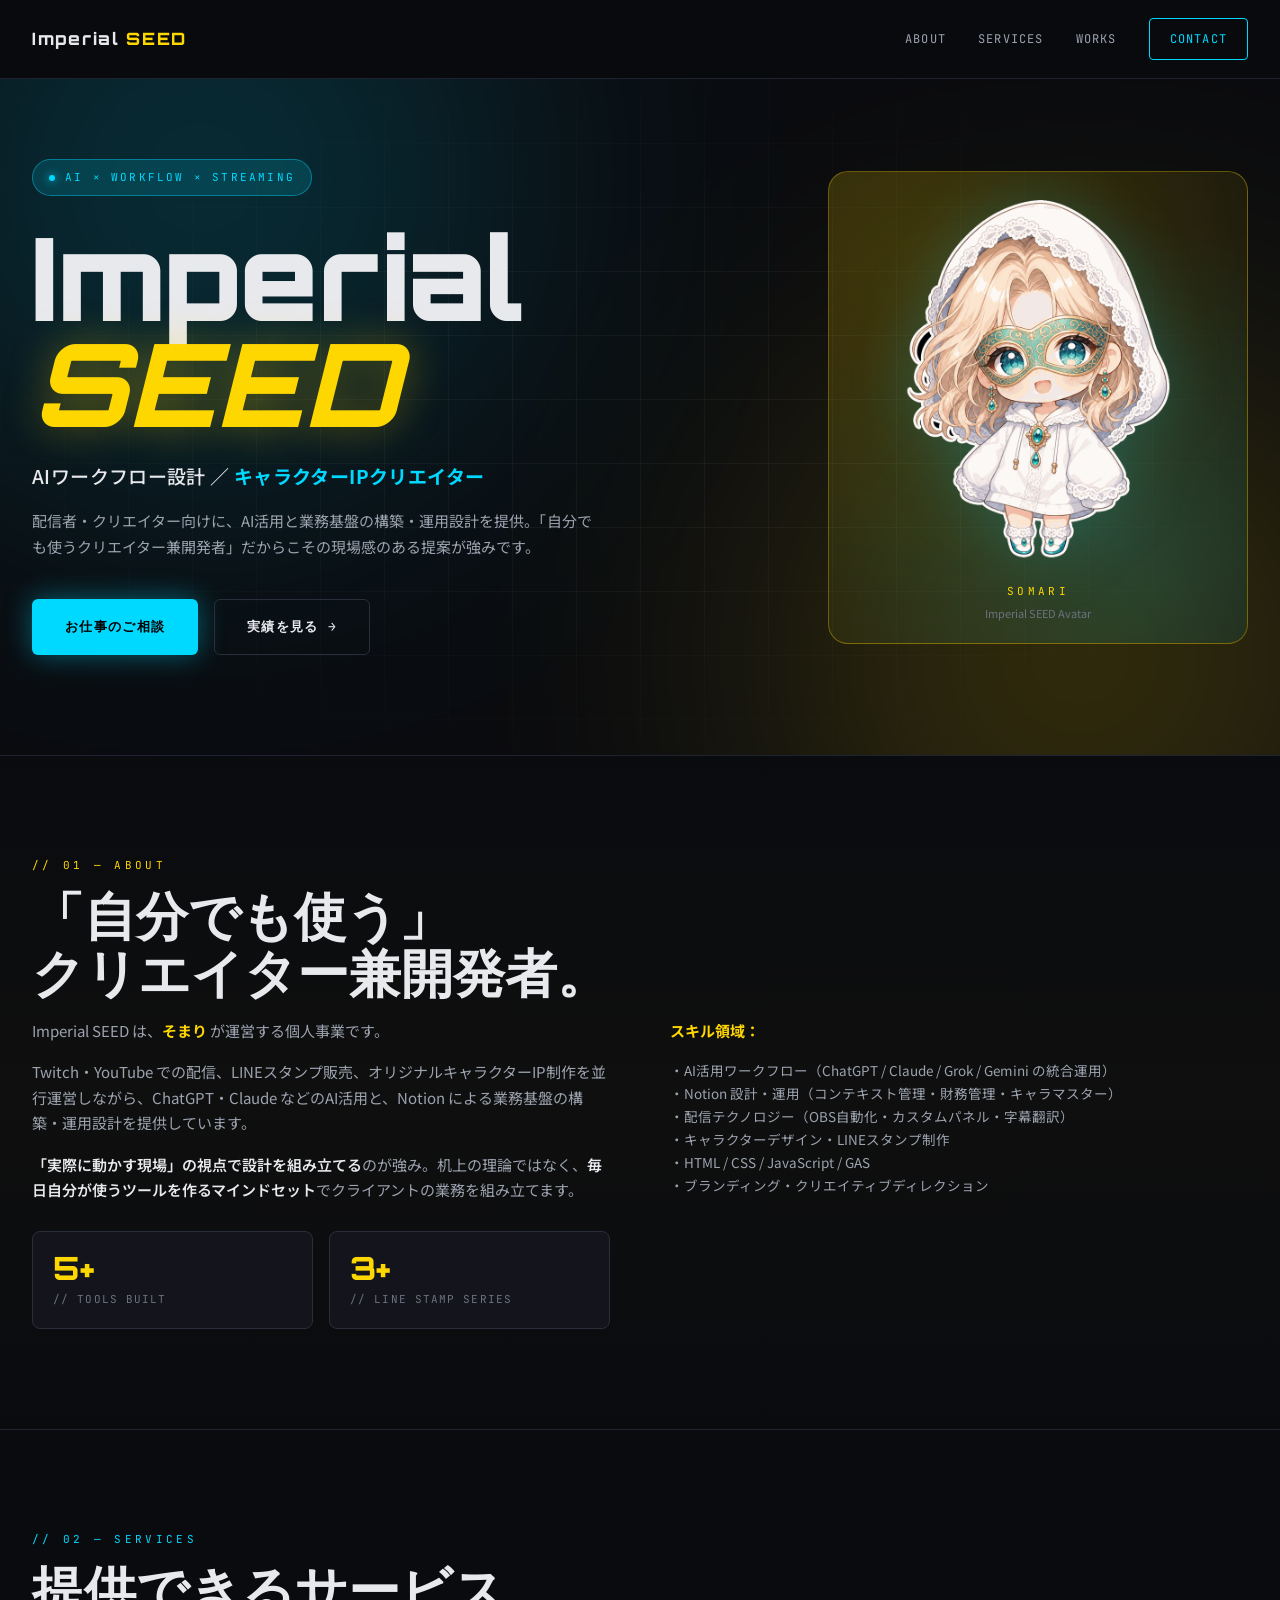
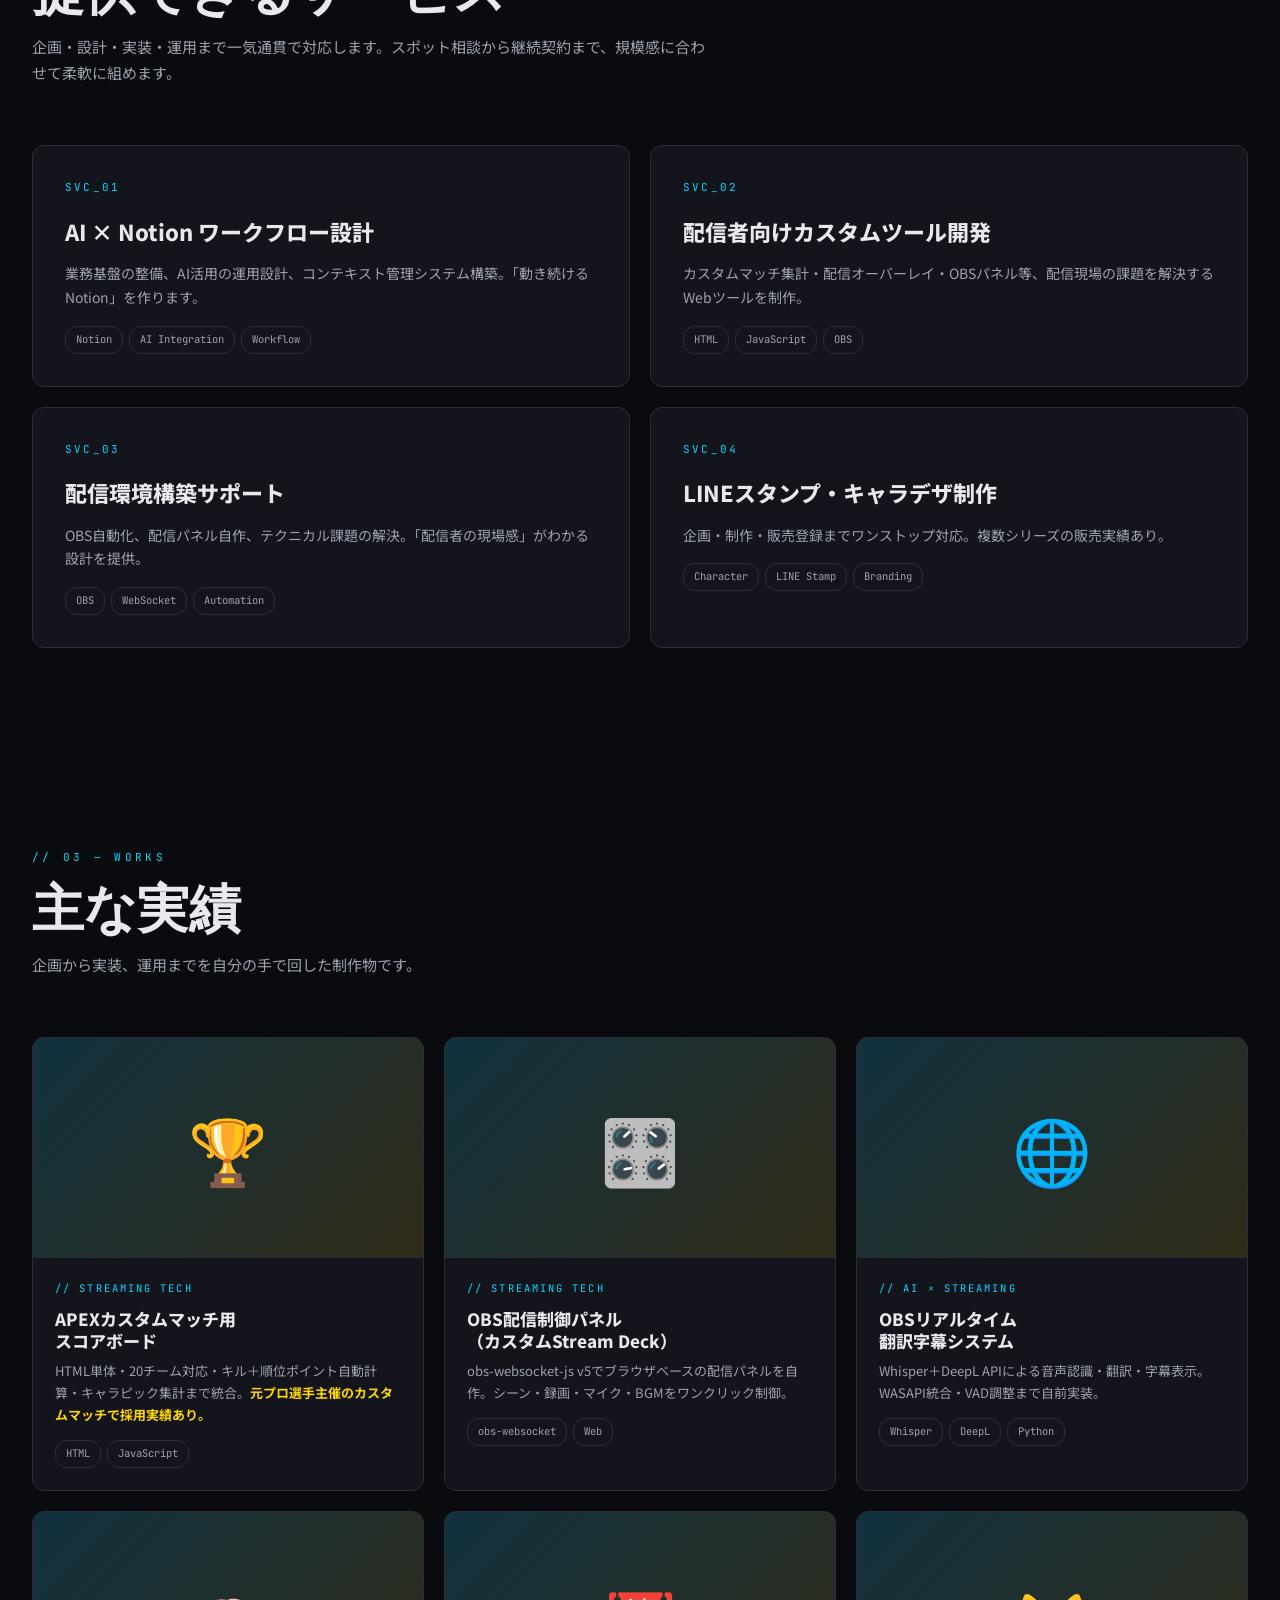
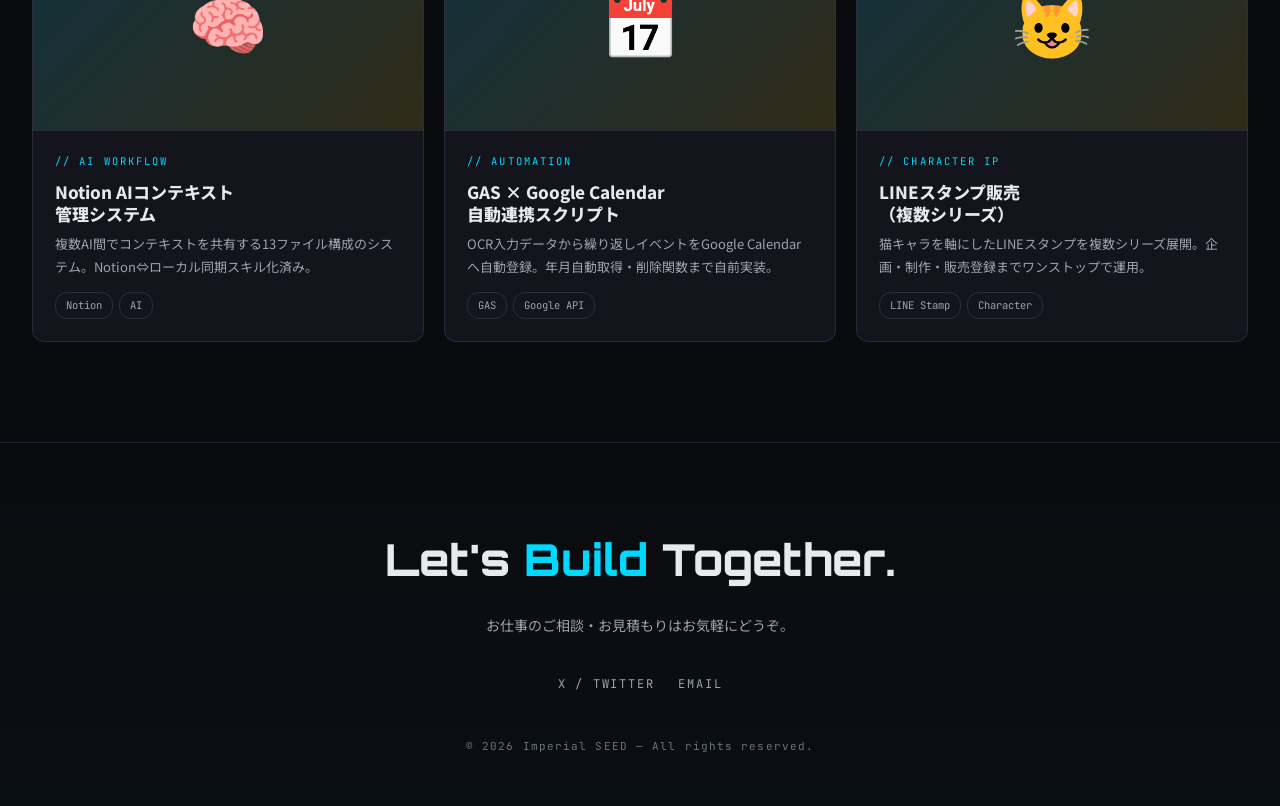
==== index.html @ a8f291ed "Add files via upload" ====
<!DOCTYPE html>
<html lang="ja">
<head>
<meta charset="UTF-8">
<meta name="viewport" content="width=device-width, initial-scale=1.0">
<title>Imperial SEED — AIワークフロー設計 / キャラクターIPクリエイター</title>
<link rel="preconnect" href="https://fonts.googleapis.com">
<link rel="preconnect" href="https://fonts.gstatic.com" crossorigin>
<link href="https://fonts.googleapis.com/css2?family=Orbitron:wght@400;500;600;700;800;900&family=Noto+Sans+JP:wght@300;400;500;700;900&family=JetBrains+Mono:wght@400;500;700&display=swap" rel="stylesheet">
<style>
  :root {
    --bg-deep: #0a0b0f;
    --bg-panel: #14141c;
    --bg-panel-hover: #1a1d2a;
    --border: #2a2d3a;
    --border-soft: #1f2230;

    --cyan: #00d9ff;
    --cyan-soft: rgba(0, 217, 255, 0.15);
    --cyan-glow: rgba(0, 217, 255, 0.4);

    --gold: #ffd700;
    --gold-soft: rgba(255, 215, 0, 0.12);
    --gold-glow: rgba(255, 215, 0, 0.35);

    --text-main: #e8e9ed;
    --text-sub: #9ca3af;
    --text-mute: #6b7280;
  }

  * { margin: 0; padding: 0; box-sizing: border-box; }
  html { scroll-behavior: smooth; }
  body {
    font-family: 'Noto Sans JP', sans-serif;
    background: var(--bg-deep);
    color: var(--text-main);
    line-height: 1.7;
  }

  .display { font-family: 'Orbitron', sans-serif; letter-spacing: 0.04em; }
  .mono { font-family: 'JetBrains Mono', monospace; }

  .container { max-width: 1280px; margin: 0 auto; padding: 0 32px; }

  /* ===== NAV ===== */
  .nav {
    position: sticky; top: 0; z-index: 100;
    background: rgba(10, 11, 15, 0.85);
    backdrop-filter: blur(16px);
    border-bottom: 1px solid var(--border-soft);
  }
  .nav-inner {
    max-width: 1280px;
    margin: 0 auto;
    padding: 18px 32px;
    display: flex;
    align-items: center;
    gap: 32px;
  }
  .nav-logo {
    font-family: 'Orbitron', sans-serif;
    font-size: 17px;
    font-weight: 800;
    letter-spacing: 0.1em;
    color: var(--text-main);
    margin-right: auto;
  }
  .nav-logo .seed-em { color: var(--gold); }
  .nav-link {
    font-family: 'JetBrains Mono', monospace;
    font-size: 12px;
    color: var(--text-sub);
    text-decoration: none;
    letter-spacing: 0.1em;
    text-transform: uppercase;
    padding: 6px 0;
    border-bottom: 1px solid transparent;
    transition: all 0.2s;
  }
  .nav-link:hover { color: var(--cyan); border-color: var(--cyan); }
  .nav-cta {
    padding: 10px 20px;
    border: 1.5px solid var(--cyan);
    border-radius: 4px;
    color: var(--cyan);
    text-decoration: none;
    font-family: 'JetBrains Mono', monospace;
    font-size: 12px;
    letter-spacing: 0.1em;
    text-transform: uppercase;
    transition: all 0.3s;
  }
  .nav-cta:hover { background: var(--cyan); color: #000; box-shadow: 0 0 18px var(--cyan-glow); }

  @media (max-width: 768px) {
    .nav-inner { gap: 12px; padding: 14px 16px; }
    .nav-link { display: none; }
  }

  /* ===== HERO ===== */
  .hero {
    position: relative;
    padding: 80px 0 100px;
    overflow: hidden;
  }
  .hero::before {
    content: '';
    position: absolute; inset: 0;
    background-image:
      linear-gradient(to right, rgba(255,255,255,0.04) 1px, transparent 1px),
      linear-gradient(to bottom, rgba(255,255,255,0.04) 1px, transparent 1px);
    background-size: 64px 64px;
    mask-image: radial-gradient(ellipse at center, black 30%, transparent 80%);
    pointer-events: none;
  }
  .hero-glow-1, .hero-glow-2 {
    position: absolute;
    width: 600px; height: 600px;
    border-radius: 50%;
    filter: blur(140px);
    pointer-events: none;
  }
  .hero-glow-1 { background: var(--cyan); opacity: 0.18; top: -200px; left: -100px; }
  .hero-glow-2 { background: var(--gold); opacity: 0.18; bottom: -200px; right: -100px; }

  .hero-inner {
    position: relative; z-index: 2;
    display: grid;
    grid-template-columns: 1fr 420px;
    gap: 60px;
    align-items: center;
  }

  .hero-tag {
    display: inline-flex; align-items: center; gap: 10px;
    padding: 8px 16px;
    border: 1px solid var(--cyan-glow);
    background: var(--cyan-soft);
    color: var(--cyan);
    border-radius: 30px;
    font-family: 'JetBrains Mono', monospace;
    font-size: 11px;
    letter-spacing: 0.2em;
    text-transform: uppercase;
    margin-bottom: 28px;
  }
  .hero-tag::before {
    content: '';
    width: 6px; height: 6px;
    background: var(--cyan);
    border-radius: 50%;
    box-shadow: 0 0 10px var(--cyan);
    animation: pulse 2s infinite;
  }
  @keyframes pulse {
    0%, 100% { opacity: 1; }
    50% { opacity: 0.5; }
  }

  .hero-title {
    font-family: 'Orbitron', sans-serif;
    font-size: clamp(56px, 9vw, 120px);
    font-weight: 900;
    line-height: 0.92;
    margin-bottom: 24px;
  }
  .hero-title .seed-em {
    color: var(--gold);
    font-style: italic;
    font-weight: 800;
    text-shadow: 0 0 40px var(--gold-glow);
  }

  .hero-subtitle {
    font-size: 19px;
    font-weight: 500;
    color: var(--text-main);
    margin-bottom: 16px;
    letter-spacing: 0.02em;
  }
  .hero-subtitle .accent { color: var(--cyan); font-weight: 700; }

  .hero-tagline {
    font-size: 15px;
    color: var(--text-sub);
    max-width: 560px;
    margin-bottom: 40px;
  }

  .btn-row { display: flex; gap: 16px; flex-wrap: wrap; }

  .btn {
    padding: 16px 32px;
    border-radius: 6px;
    font-weight: 700;
    cursor: pointer;
    transition: all 0.3s;
    font-family: 'JetBrains Mono', monospace;
    border: 1.5px solid transparent;
    font-size: 13px;
    letter-spacing: 0.1em;
    text-transform: uppercase;
    text-decoration: none;
    display: inline-block;
  }
  .btn-primary {
    background: var(--cyan);
    color: #000;
    box-shadow: 0 0 28px var(--cyan-glow);
  }
  .btn-primary:hover {
    background: #4de6ff;
    box-shadow: 0 0 36px var(--cyan-glow), 0 0 60px var(--cyan-soft);
    transform: translateY(-2px);
  }
  .btn-ghost {
    background: transparent;
    border-color: var(--border);
    color: var(--text-main);
  }
  .btn-ghost:hover {
    border-color: var(--gold);
    color: var(--gold);
  }

  /* ===== SOMARI HERO IMAGE ===== */
  .somari-frame {
    position: relative;
    border: 1.5px solid var(--gold-glow);
    border-radius: 20px;
    background: linear-gradient(135deg, var(--gold-soft), transparent);
    padding: 20px;
    overflow: hidden;
  }
  .somari-frame::before {
    content: '';
    position: absolute;
    inset: 0;
    background:
      radial-gradient(circle at 30% 20%, var(--gold-soft), transparent 70%),
      radial-gradient(circle at 70% 80%, var(--cyan-soft), transparent 70%);
    pointer-events: none;
  }
  .somari-img {
    width: 100%;
    height: auto;
    display: block;
    border-radius: 12px;
    position: relative;
    z-index: 1;
    filter: drop-shadow(0 0 30px rgba(0, 217, 255, 0.18));
  }
  .somari-label {
    position: relative;
    z-index: 1;
    margin-top: 12px;
    text-align: center;
    font-family: 'JetBrains Mono', monospace;
    font-size: 11px;
    letter-spacing: 0.3em;
    color: var(--gold);
    text-transform: uppercase;
  }
  .somari-sublabel {
    position: relative;
    z-index: 1;
    text-align: center;
    font-size: 11px;
    color: var(--text-mute);
    margin-top: 4px;
  }

  @media (max-width: 968px) {
    .hero-inner { grid-template-columns: 1fr; gap: 40px; }
    .somari-frame { max-width: 360px; margin: 0 auto; }
  }

  /* ===== SECTIONS ===== */
  .section { padding: 100px 0; position: relative; }
  .section-tag {
    font-family: 'JetBrains Mono', monospace;
    font-size: 11px;
    letter-spacing: 0.3em;
    color: var(--cyan);
    text-transform: uppercase;
    margin-bottom: 12px;
  }
  .section-title {
    font-family: 'Orbitron', sans-serif;
    font-size: clamp(32px, 4.5vw, 52px);
    font-weight: 800;
    margin-bottom: 16px;
    line-height: 1.1;
  }
  .section-desc {
    color: var(--text-sub);
    max-width: 680px;
    font-size: 15px;
    margin-bottom: 60px;
  }

  /* ===== ABOUT ===== */
  .about-section {
    background: linear-gradient(180deg, var(--bg-deep), rgba(255, 215, 0, 0.02), var(--bg-deep));
    border-top: 1px solid var(--border-soft);
    border-bottom: 1px solid var(--border-soft);
  }
  .about-section .section-tag { color: var(--gold); }
  .about-grid {
    display: grid;
    grid-template-columns: 1fr 1fr;
    gap: 60px;
    align-items: start;
  }
  @media (max-width: 768px) { .about-grid { grid-template-columns: 1fr; gap: 40px; } }

  .about-text p {
    font-size: 15px;
    color: var(--text-sub);
    margin-bottom: 16px;
  }
  .about-text p strong { color: var(--text-main); font-weight: 600; }
  .about-text p .gold-em { color: var(--gold); font-weight: 700; }

  .about-stats {
    display: grid;
    grid-template-columns: 1fr 1fr;
    gap: 16px;
    margin-top: 28px;
  }
  .stat-card {
    border: 1px solid var(--border);
    background: var(--bg-panel);
    border-radius: 8px;
    padding: 20px;
  }
  .stat-card .num {
    font-family: 'Orbitron', sans-serif;
    font-size: 32px;
    font-weight: 800;
    color: var(--gold);
    line-height: 1;
    margin-bottom: 6px;
  }
  .stat-card .label {
    font-family: 'JetBrains Mono', monospace;
    font-size: 11px;
    color: var(--text-mute);
    letter-spacing: 0.1em;
    text-transform: uppercase;
  }

  /* ===== SERVICES ===== */
  .services-grid {
    display: grid;
    grid-template-columns: repeat(2, 1fr);
    gap: 20px;
  }
  @media (max-width: 768px) { .services-grid { grid-template-columns: 1fr; } }

  .service-card {
    padding: 32px;
    background: var(--bg-panel);
    border: 1px solid var(--border);
    border-radius: 12px;
    transition: all 0.3s;
    position: relative;
    overflow: hidden;
  }
  .service-card::before {
    content: '';
    position: absolute;
    top: 0; left: 0; right: 0;
    height: 2px;
    background: linear-gradient(90deg, transparent, var(--cyan), transparent);
    opacity: 0;
    transition: opacity 0.3s;
  }
  .service-card:hover {
    border-color: var(--cyan);
    background: var(--bg-panel-hover);
    transform: translateY(-4px);
  }
  .service-card:hover::before { opacity: 1; }

  .service-num {
    font-family: 'JetBrains Mono', monospace;
    font-size: 11px;
    color: var(--cyan);
    letter-spacing: 0.2em;
    margin-bottom: 16px;
  }
  .service-title {
    font-size: 22px;
    font-weight: 800;
    margin-bottom: 12px;
    color: var(--text-main);
  }
  .service-desc {
    font-size: 14px;
    color: var(--text-sub);
    margin-bottom: 16px;
  }
  .service-tags { display: flex; gap: 6px; flex-wrap: wrap; }
  .tag {
    padding: 4px 10px;
    border: 1px solid var(--border);
    border-radius: 12px;
    font-family: 'JetBrains Mono', monospace;
    font-size: 10.5px;
    color: var(--text-sub);
  }

  /* ===== WORKS ===== */
  .works-grid {
    display: grid;
    grid-template-columns: repeat(3, 1fr);
    gap: 20px;
  }
  @media (max-width: 968px) { .works-grid { grid-template-columns: 1fr 1fr; } }
  @media (max-width: 640px) { .works-grid { grid-template-columns: 1fr; } }

  .work-card {
    background: var(--bg-panel);
    border: 1px solid var(--border);
    border-radius: 12px;
    overflow: hidden;
    transition: all 0.3s;
  }
  .work-card:hover {
    border-color: var(--cyan);
    transform: translateY(-4px);
  }
  .work-thumb {
    aspect-ratio: 16/9;
    background: linear-gradient(135deg, var(--cyan-soft), var(--gold-soft));
    display: flex;
    align-items: center;
    justify-content: center;
    font-size: 64px;
    border-bottom: 1px solid var(--border);
  }
  .work-body { padding: 22px; }
  .work-cat {
    font-family: 'JetBrains Mono', monospace;
    font-size: 10.5px;
    color: var(--cyan);
    letter-spacing: 0.2em;
    margin-bottom: 10px;
    text-transform: uppercase;
  }
  .work-title {
    font-size: 17px;
    font-weight: 800;
    margin-bottom: 8px;
    line-height: 1.3;
  }
  .work-desc {
    font-size: 13px;
    color: var(--text-sub);
    margin-bottom: 14px;
  }

  /* ===== FOOTER ===== */
  .footer {
    padding: 80px 0 50px;
    border-top: 1px solid var(--border-soft);
    text-align: center;
    background: linear-gradient(180deg, transparent, rgba(0, 217, 255, 0.02));
  }
  .footer-cta {
    font-family: 'Orbitron', sans-serif;
    font-size: clamp(28px, 4vw, 44px);
    font-weight: 800;
    margin-bottom: 16px;
  }
  .footer-cta .seed-em { color: var(--cyan); }
  .footer-desc {
    color: var(--text-sub);
    font-size: 14px;
    margin-bottom: 36px;
  }
  .footer-links {
    display: flex;
    gap: 24px;
    justify-content: center;
    flex-wrap: wrap;
    margin-bottom: 40px;
  }
  .footer-link {
    font-family: 'JetBrains Mono', monospace;
    font-size: 12px;
    letter-spacing: 0.15em;
    color: var(--text-sub);
    text-decoration: none;
    text-transform: uppercase;
    border-bottom: 1px solid transparent;
    padding-bottom: 2px;
    transition: all 0.2s;
  }
  .footer-link:hover { color: var(--cyan); border-color: var(--cyan); }
  .footer-copy {
    font-family: 'JetBrains Mono', monospace;
    font-size: 11px;
    color: var(--text-mute);
    letter-spacing: 0.1em;
  }
</style>
<!-- Microsoft Clarity -->
<script type="text/javascript">
    (function(c,l,a,r,i,t,y){
        c[a]=c[a]||function(){(c[a].q=c[a].q||[]).push(arguments)}
        t=l.createElement(r);t.async=1;t.src="https://www.clarity.ms/tag/"+i;
        y=l.getElementsByTagName(r)[0];y.parentNode.insertBefore(t,y);
    })(window, document, "clarity", "script", "x766xzwipf");
</script>
</head>
<body>

<!-- ===== NAV ===== -->
<nav class="nav">
  <div class="nav-inner">
    <div class="nav-logo">Imperial <span class="seed-em">SEED</span></div>
    <a href="#about" class="nav-link">About</a>
    <a href="#services" class="nav-link">Services</a>
    <a href="#works" class="nav-link">Works</a>
    <a href="#contact" class="nav-cta">Contact</a>
  </div>
</nav>

<!-- ===== HERO ===== -->
<section class="hero">
  <div class="hero-glow-1"></div>
  <div class="hero-glow-2"></div>
  <div class="container">
    <div class="hero-inner">
      <div>
        <div class="hero-tag">AI × Workflow × Streaming</div>
        <h1 class="hero-title">Imperial<br><span class="seed-em">SEED</span></h1>
        <p class="hero-subtitle">AIワークフロー設計 ／ <span class="accent">キャラクターIPクリエイター</span></p>
        <p class="hero-tagline">配信者・クリエイター向けに、AI活用と業務基盤の構築・運用設計を提供。「自分でも使うクリエイター兼開発者」だからこその現場感のある提案が強みです。</p>
        <div class="btn-row">
          <a href="#contact" class="btn btn-primary">お仕事のご相談</a>
          <a href="#works" class="btn btn-ghost">実績を見る →</a>
        </div>
      </div>
      <div class="somari-frame">
        <img src="[data-uri]" alt="somari — Imperial SEED アバターキャラクター" class="somari-img">
        <div class="somari-label">SOMARI</div>
        <div class="somari-sublabel">Imperial SEED Avatar</div>
      </div>
    </div>
  </div>
</section>

<!-- ===== ABOUT ===== -->
<section class="section about-section" id="about">
  <div class="container">
    <div class="section-tag">// 01 — About</div>
    <h2 class="section-title">「自分でも使う」<br>クリエイター兼開発者。</h2>
    <div class="about-grid">
      <div class="about-text">
        <p>Imperial SEED は、<span class="gold-em">そまり</span> が運営する個人事業です。</p>
        <p>Twitch・YouTube での配信、LINEスタンプ販売、オリジナルキャラクターIP制作を並行運営しながら、ChatGPT・Claude などのAI活用と、Notion による業務基盤の構築・運用設計を提供しています。</p>
        <p><strong>「実際に動かす現場」の視点で設計を組み立てる</strong>のが強み。机上の理論ではなく、<strong>毎日自分が使うツールを作るマインドセット</strong>でクライアントの業務を組み立てます。</p>
        <div class="about-stats">
          <div class="stat-card">
            <div class="num">5+</div>
            <div class="label">// Tools Built</div>
          </div>
          <div class="stat-card">
            <div class="num">3+</div>
            <div class="label">// LINE Stamp Series</div>
          </div>
        </div>
      </div>
      <div class="about-text">
        <p><span class="gold-em">スキル領域：</span></p>
        <p style="font-size: 13.5px;">
          ・AI活用ワークフロー（ChatGPT / Claude / Grok / Gemini の統合運用）<br>
          ・Notion 設計・運用（コンテキスト管理・財務管理・キャラマスター）<br>
          ・配信テクノロジー（OBS自動化・カスタムパネル・字幕翻訳）<br>
          ・キャラクターデザイン・LINEスタンプ制作<br>
          ・HTML / CSS / JavaScript / GAS<br>
          ・ブランディング・クリエイティブディレクション
        </p>
      </div>
    </div>
  </div>
</section>

<!-- ===== SERVICES ===== -->
<section class="section" id="services">
  <div class="container">
    <div class="section-tag">// 02 — Services</div>
    <h2 class="section-title">提供できるサービス</h2>
    <p class="section-desc">企画・設計・実装・運用まで一気通貫で対応します。スポット相談から継続契約まで、規模感に合わせて柔軟に組めます。</p>
    <div class="services-grid">
      <div class="service-card">
        <div class="service-num">SVC_01</div>
        <h3 class="service-title">AI × Notion ワークフロー設計</h3>
        <p class="service-desc">業務基盤の整備、AI活用の運用設計、コンテキスト管理システム構築。「動き続けるNotion」を作ります。</p>
        <div class="service-tags">
          <span class="tag">Notion</span><span class="tag">AI Integration</span><span class="tag">Workflow</span>
        </div>
      </div>
      <div class="service-card">
        <div class="service-num">SVC_02</div>
        <h3 class="service-title">配信者向けカスタムツール開発</h3>
        <p class="service-desc">カスタムマッチ集計・配信オーバーレイ・OBSパネル等、配信現場の課題を解決するWebツールを制作。</p>
        <div class="service-tags">
          <span class="tag">HTML</span><span class="tag">JavaScript</span><span class="tag">OBS</span>
        </div>
      </div>
      <div class="service-card">
        <div class="service-num">SVC_03</div>
        <h3 class="service-title">配信環境構築サポート</h3>
        <p class="service-desc">OBS自動化、配信パネル自作、テクニカル課題の解決。「配信者の現場感」がわかる設計を提供。</p>
        <div class="service-tags">
          <span class="tag">OBS</span><span class="tag">WebSocket</span><span class="tag">Automation</span>
        </div>
      </div>
      <div class="service-card">
        <div class="service-num">SVC_04</div>
        <h3 class="service-title">LINEスタンプ・キャラデザ制作</h3>
        <p class="service-desc">企画・制作・販売登録までワンストップ対応。複数シリーズの販売実績あり。</p>
        <div class="service-tags">
          <span class="tag">Character</span><span class="tag">LINE Stamp</span><span class="tag">Branding</span>
        </div>
      </div>
    </div>
  </div>
</section>

<!-- ===== WORKS ===== -->
<section class="section" id="works">
  <div class="container">
    <div class="section-tag">// 03 — Works</div>
    <h2 class="section-title">主な実績</h2>
    <p class="section-desc">企画から実装、運用までを自分の手で回した制作物です。</p>
    <div class="works-grid">
      <div class="work-card">
        <div class="work-thumb">🏆</div>
        <div class="work-body">
          <div class="work-cat">// Streaming Tech</div>
          <h3 class="work-title">APEXカスタムマッチ用<br>スコアボード</h3>
          <p class="work-desc">HTML単体・20チーム対応・キル＋順位ポイント自動計算・キャラピック集計まで統合。<strong style="color: var(--gold);">元プロ選手主催のカスタムマッチで採用実績あり。</strong></p>
          <div class="service-tags">
            <span class="tag">HTML</span><span class="tag">JavaScript</span>
          </div>
        </div>
      </div>
      <div class="work-card">
        <div class="work-thumb">🎛️</div>
        <div class="work-body">
          <div class="work-cat">// Streaming Tech</div>
          <h3 class="work-title">OBS配信制御パネル<br>（カスタムStream Deck）</h3>
          <p class="work-desc">obs-websocket-js v5でブラウザベースの配信パネルを自作。シーン・録画・マイク・BGMをワンクリック制御。</p>
          <div class="service-tags">
            <span class="tag">obs-websocket</span><span class="tag">Web</span>
          </div>
        </div>
      </div>
      <div class="work-card">
        <div class="work-thumb">🌐</div>
        <div class="work-body">
          <div class="work-cat">// AI × Streaming</div>
          <h3 class="work-title">OBSリアルタイム<br>翻訳字幕システム</h3>
          <p class="work-desc">Whisper＋DeepL APIによる音声認識・翻訳・字幕表示。WASAPI統合・VAD調整まで自前実装。</p>
          <div class="service-tags">
            <span class="tag">Whisper</span><span class="tag">DeepL</span><span class="tag">Python</span>
          </div>
        </div>
      </div>
      <div class="work-card">
        <div class="work-thumb">🧠</div>
        <div class="work-body">
          <div class="work-cat">// AI Workflow</div>
          <h3 class="work-title">Notion AIコンテキスト<br>管理システム</h3>
          <p class="work-desc">複数AI間でコンテキストを共有する13ファイル構成のシステム。Notion⇔ローカル同期スキル化済み。</p>
          <div class="service-tags">
            <span class="tag">Notion</span><span class="tag">AI</span>
          </div>
        </div>
      </div>
      <div class="work-card">
        <div class="work-thumb">📅</div>
        <div class="work-body">
          <div class="work-cat">// Automation</div>
          <h3 class="work-title">GAS × Google Calendar<br>自動連携スクリプト</h3>
          <p class="work-desc">OCR入力データから繰り返しイベントをGoogle Calendarへ自動登録。年月自動取得・削除関数まで自前実装。</p>
          <div class="service-tags">
            <span class="tag">GAS</span><span class="tag">Google API</span>
          </div>
        </div>
      </div>
      <div class="work-card">
        <div class="work-thumb">😺</div>
        <div class="work-body">
          <div class="work-cat">// Character IP</div>
          <h3 class="work-title">LINEスタンプ販売<br>（複数シリーズ）</h3>
          <p class="work-desc">猫キャラを軸にしたLINEスタンプを複数シリーズ展開。企画・制作・販売登録までワンストップで運用。</p>
          <div class="service-tags">
            <span class="tag">LINE Stamp</span><span class="tag">Character</span>
          </div>
        </div>
      </div>
    </div>
  </div>
</section>

<!-- ===== FOOTER ===== -->
<footer class="footer" id="contact">
  <div class="container">
    <h2 class="footer-cta">Let's <span class="seed-em">Build</span> Together.</h2>
    <p class="footer-desc">お仕事のご相談・お見積もりはお気軽にどうぞ。</p>
    <div class="footer-links">
      <a href="https://x.com/somari33suiren" class="footer-link" target="_blank" rel="noopener">X / Twitter</a>
      <a href="mailto:Imperial.SEED.3333@gmail.com" class="footer-link">Email</a>
    </div>
    <div class="footer-copy">© 2026 Imperial SEED — All rights reserved.</div>
  </div>
</footer>

<!-- Cloudflare Web Analytics --><script defer src='https://static.cloudflareinsights.com/beacon.min.js' data-cf-beacon='{"token": "3bf99678ef7a49558f7ae999c1779b2a"}'></script><!-- End Cloudflare Web Analytics -->

</body>
</html>
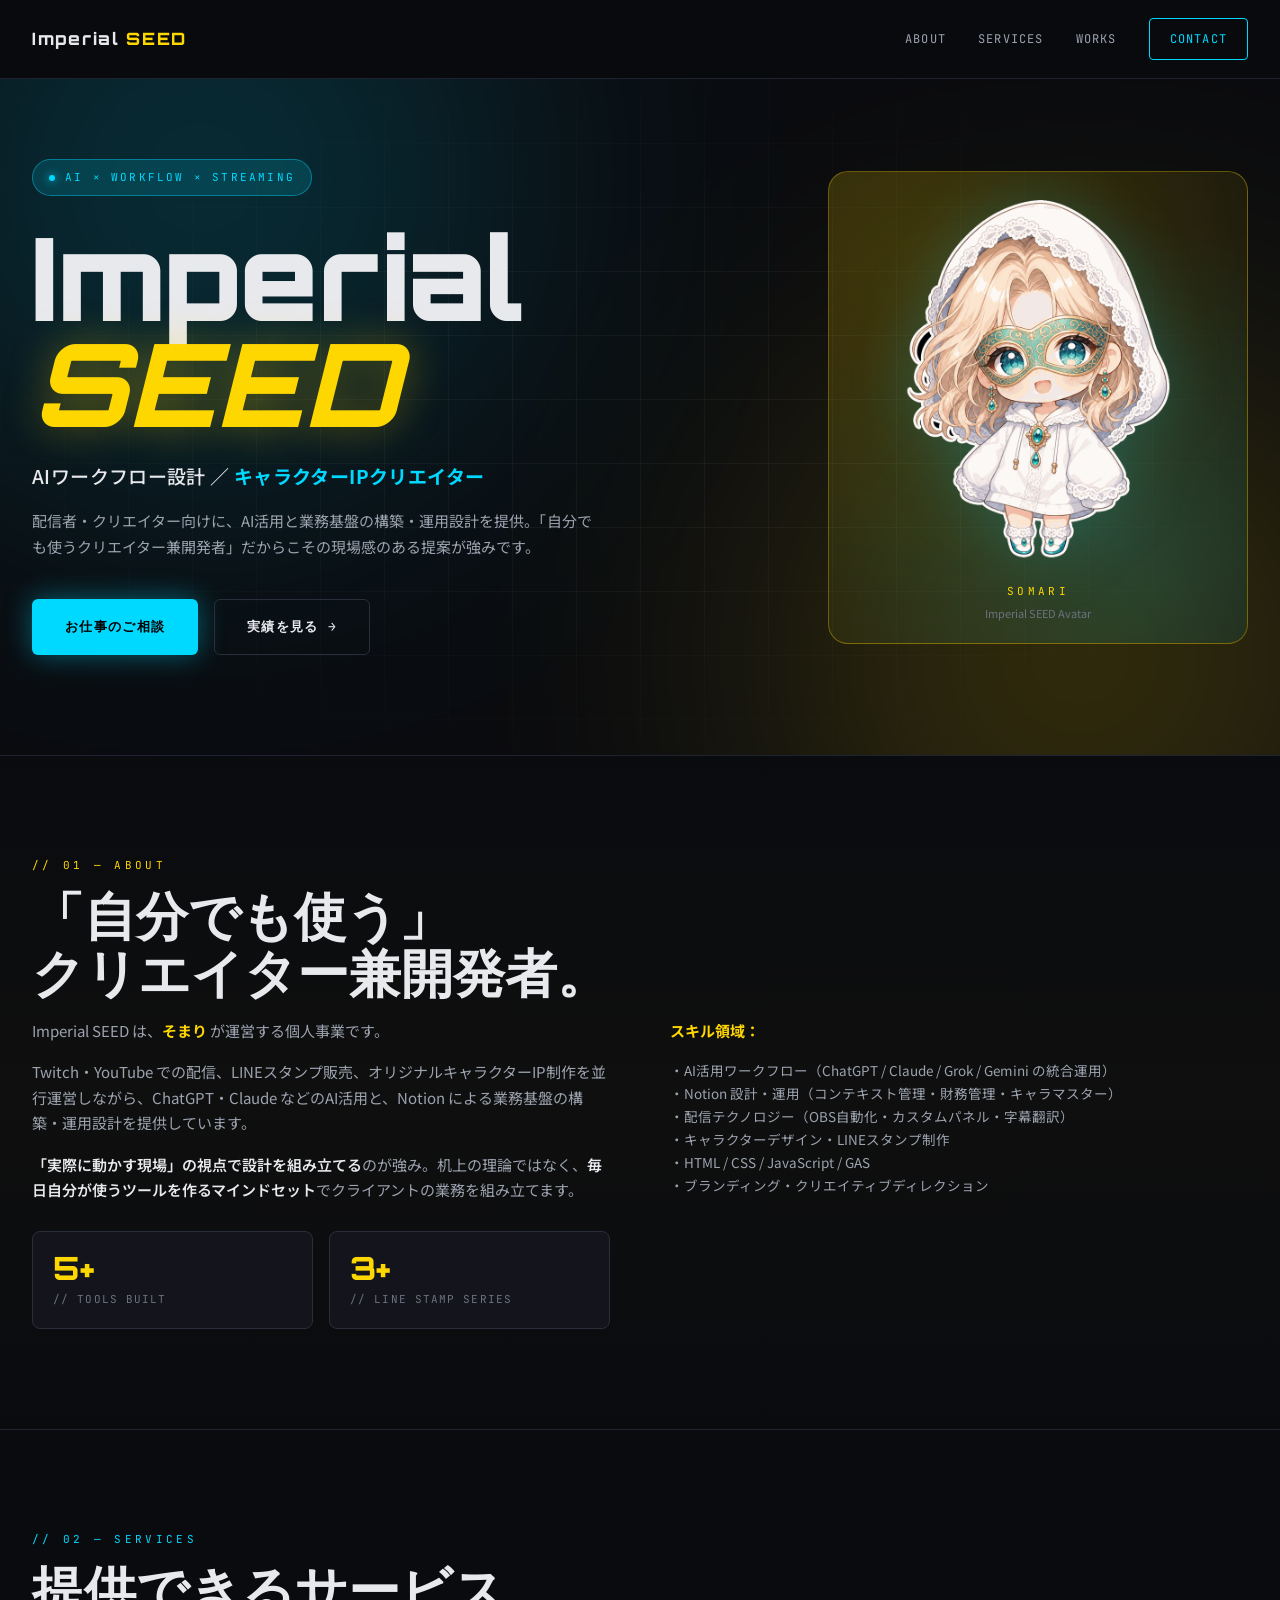
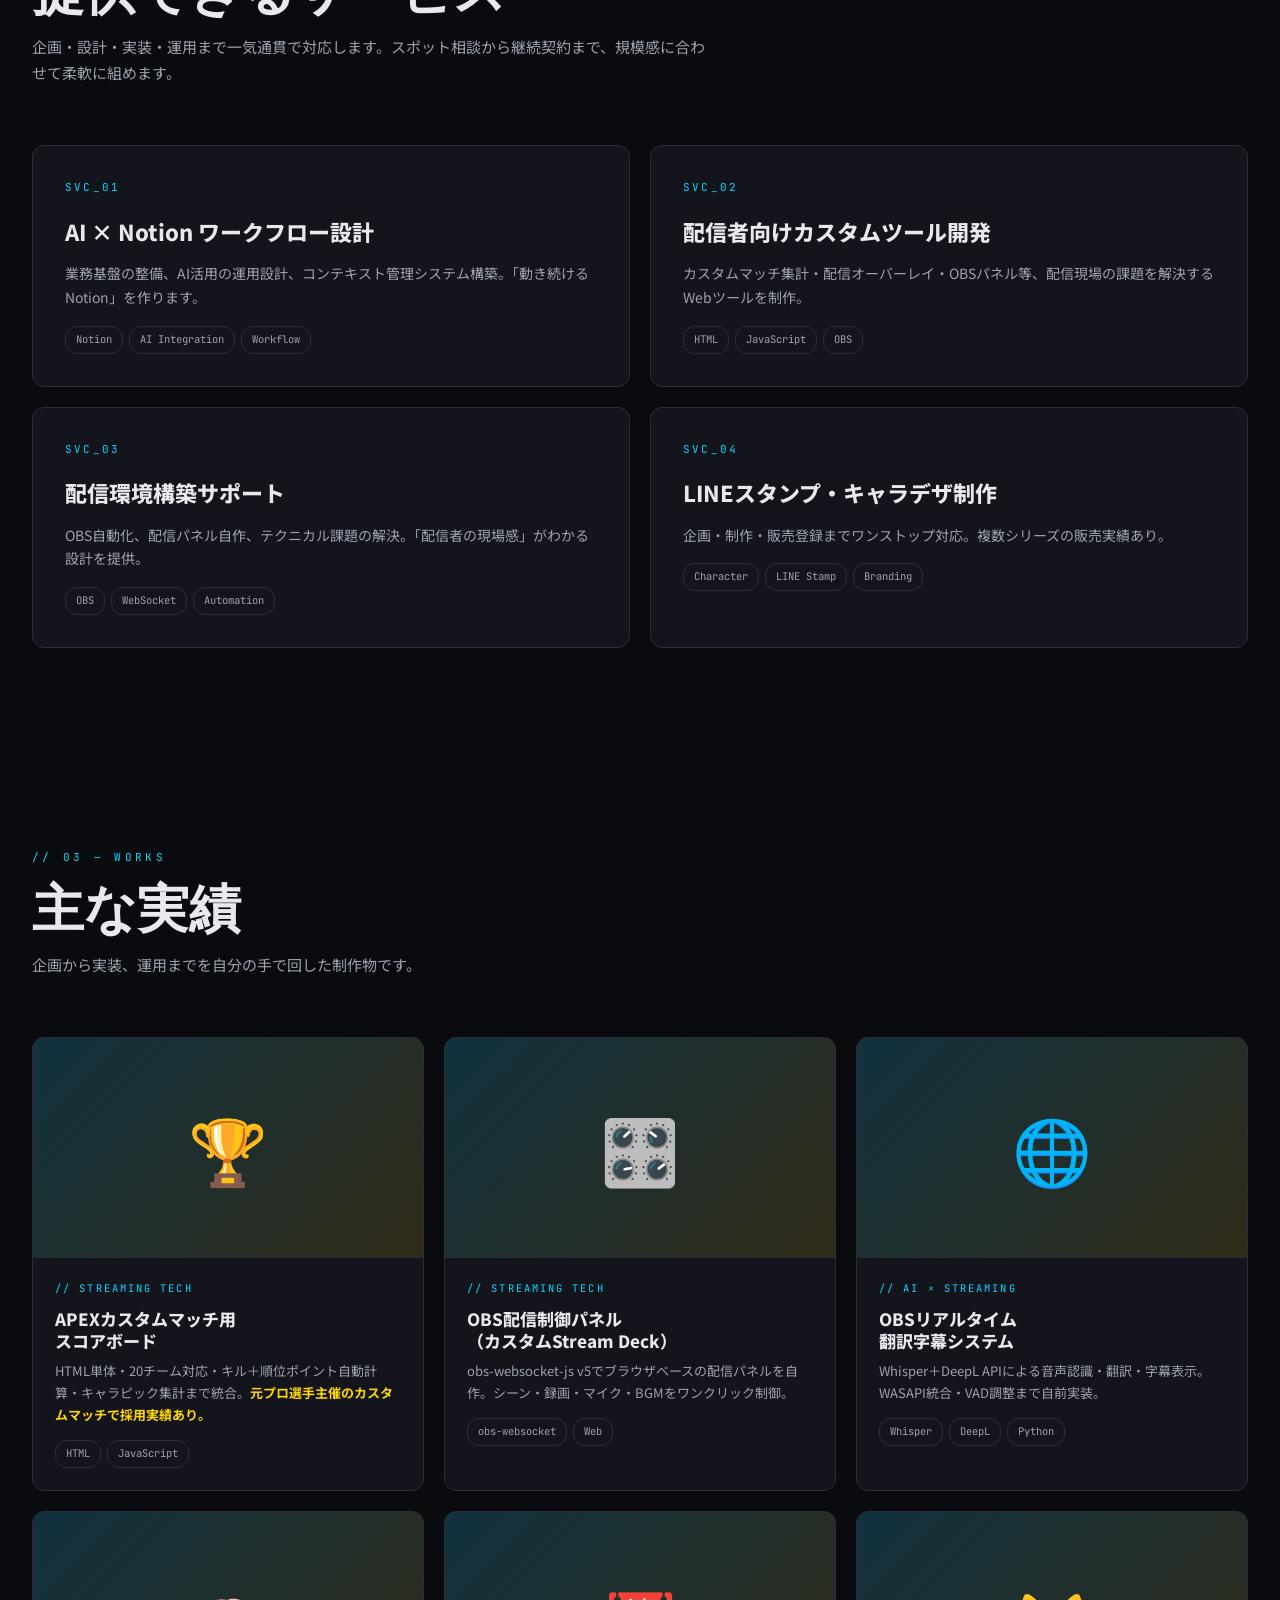
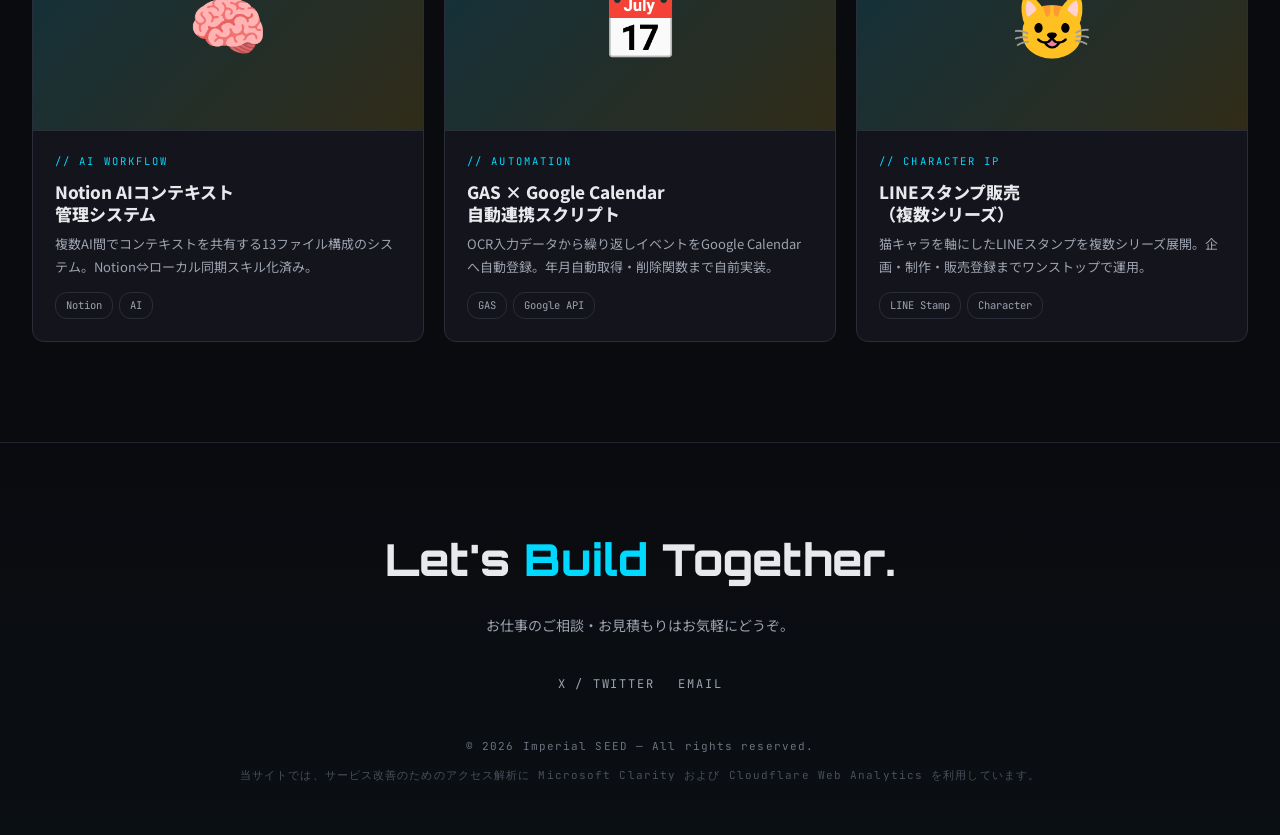
==== commit 43d77446: "Add files via upload" ====
--- a/index.html
+++ b/index.html
@@ -719,6 +719,9 @@
       <a href="mailto:Imperial.SEED.3333@gmail.com" class="footer-link">Email</a>
     </div>
     <div class="footer-copy">© 2026 Imperial SEED — All rights reserved.</div>
+    <div class="footer-copy" style="margin-top: 10px; opacity: 0.65; line-height: 1.7;">
+      当サイトでは、サービス改善のためのアクセス解析に Microsoft Clarity および Cloudflare Web Analytics を利用しています。
+    </div>
   </div>
 </footer>
 
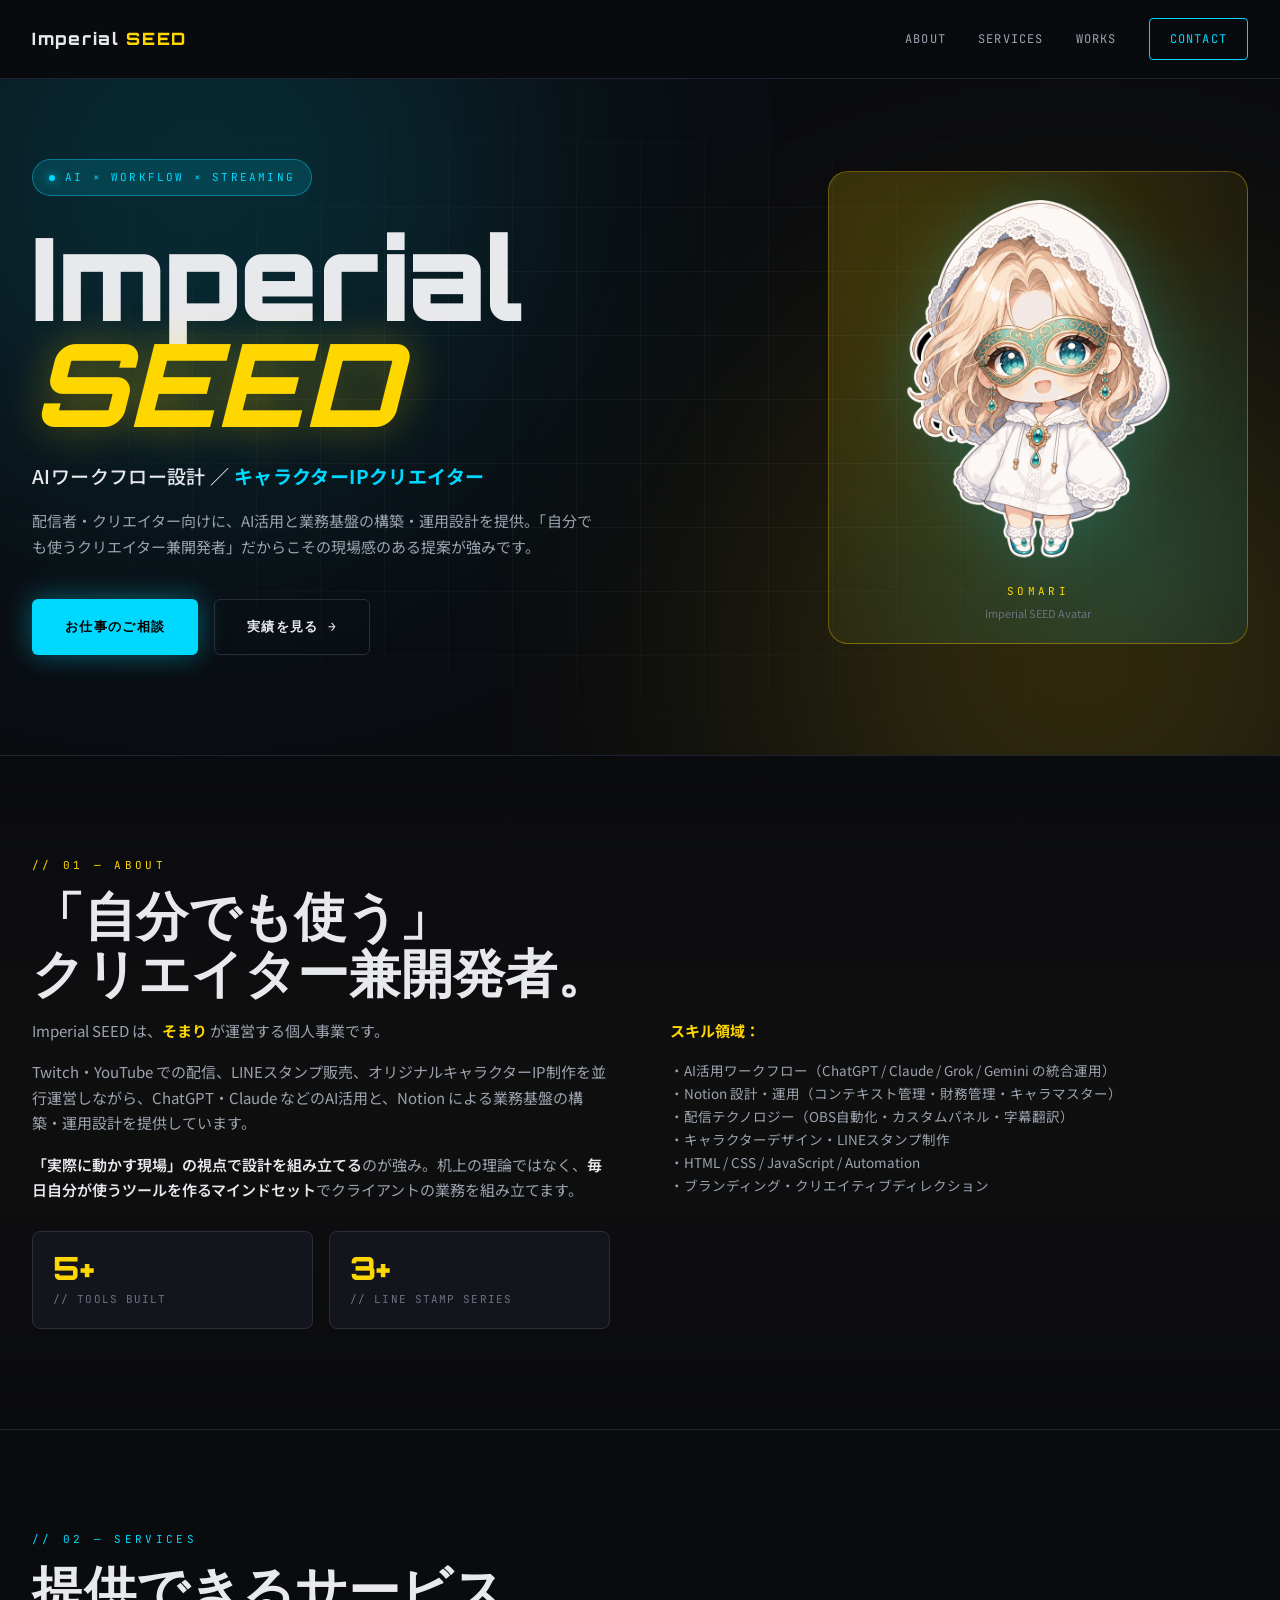
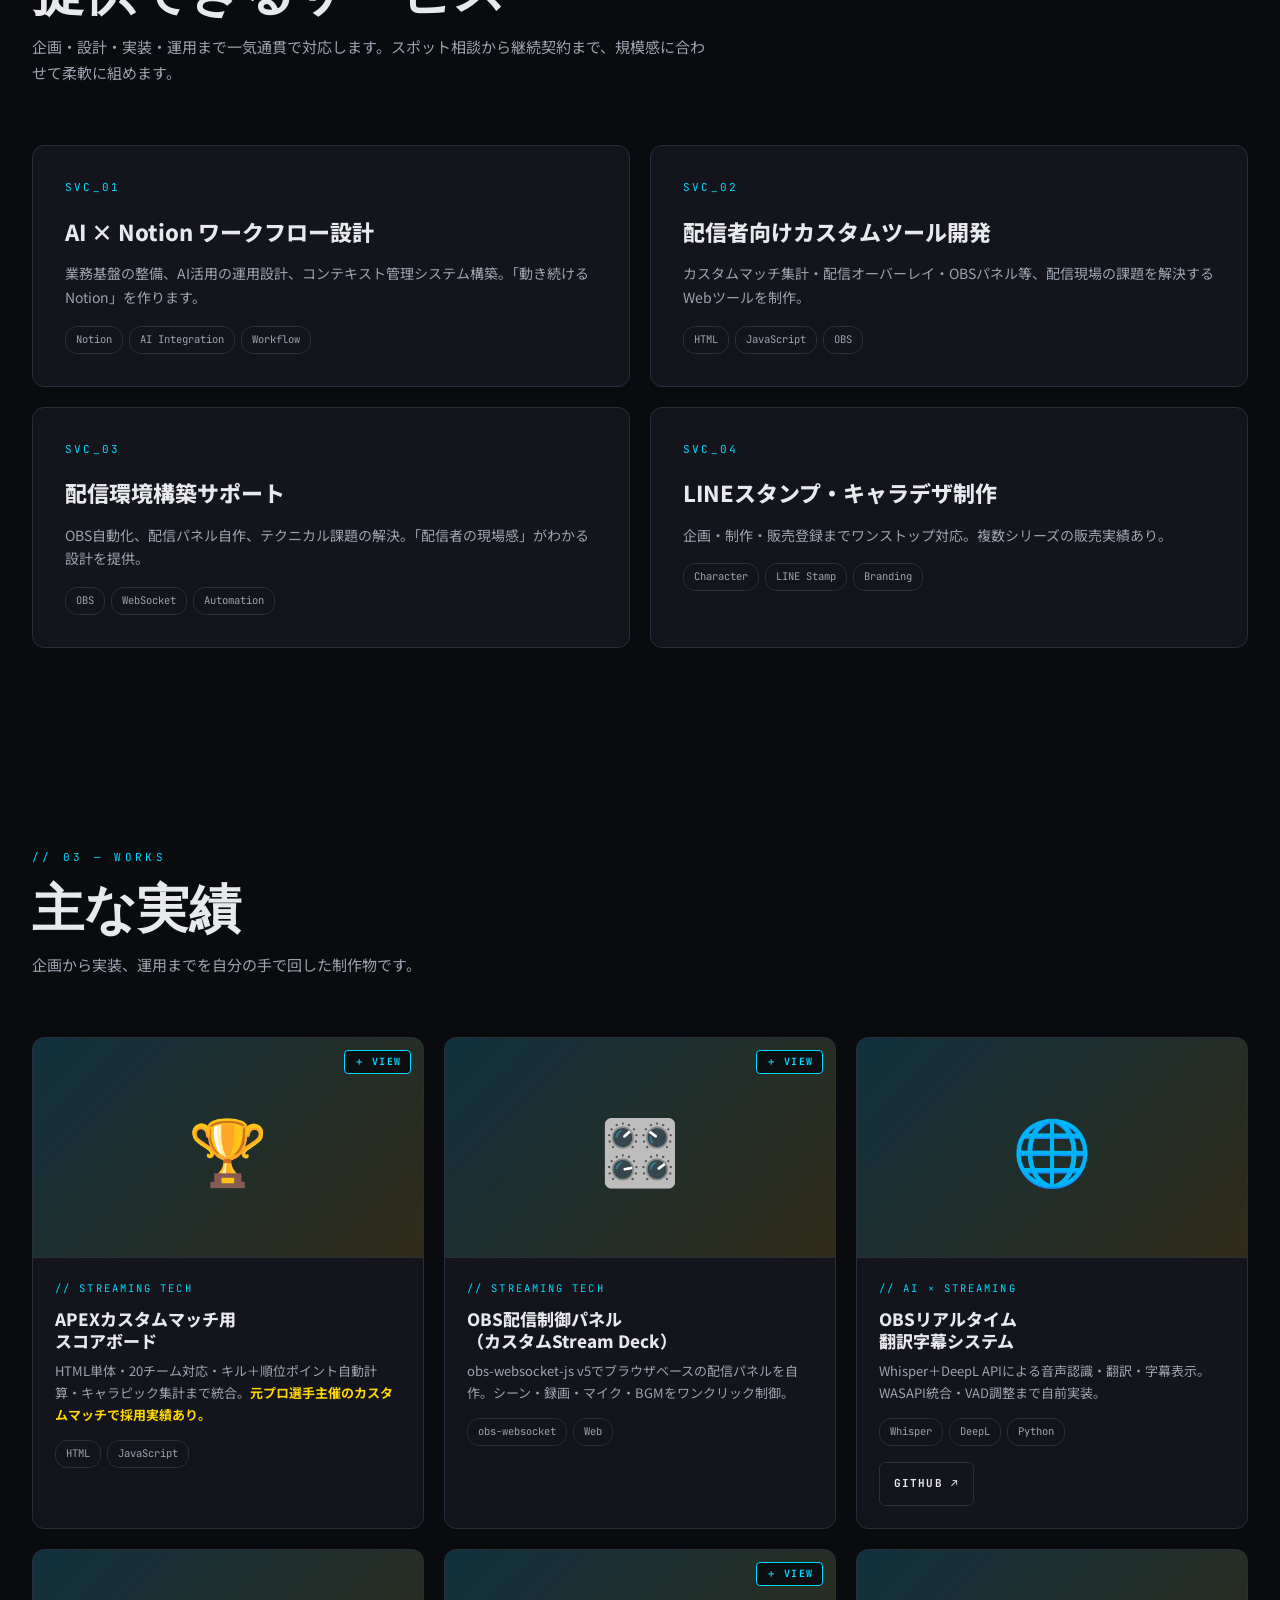
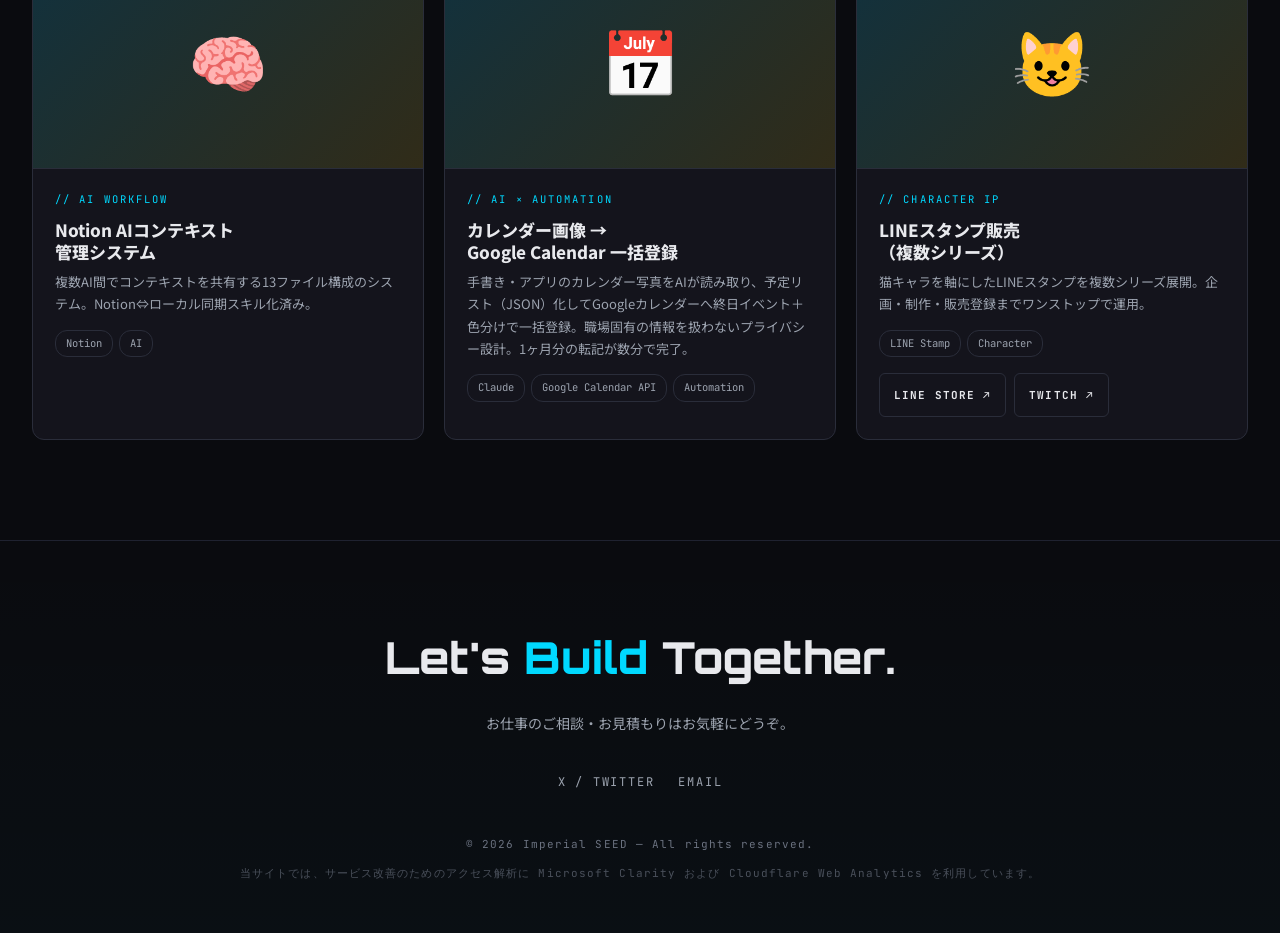
==== commit e5cd4e15: "Add files via upload" ====
--- a/index.html
+++ b/index.html
@@ -363,25 +363,13 @@
     background: var(--bg-panel);
     border: 1px solid var(--border);
     border-radius: 12px;
-    transition: all 0.3s;
     position: relative;
     overflow: hidden;
+    cursor: default;
   }
   .service-card::before {
-    content: '';
-    position: absolute;
-    top: 0; left: 0; right: 0;
-    height: 2px;
-    background: linear-gradient(90deg, transparent, var(--cyan), transparent);
-    opacity: 0;
-    transition: opacity 0.3s;
-  }
-  .service-card:hover {
-    border-color: var(--cyan);
-    background: var(--bg-panel-hover);
-    transform: translateY(-4px);
-  }
-  .service-card:hover::before { opacity: 1; }
+    content: none;
+  }
 
   .service-num {
     font-family: 'JetBrains Mono', monospace;
@@ -426,10 +414,36 @@
     border-radius: 12px;
     overflow: hidden;
     transition: all 0.3s;
-  }
-  .work-card:hover {
+    position: relative;
+    cursor: default;
+  }
+  .work-card--modal {
+    cursor: pointer;
+  }
+  .work-card--modal:hover,
+  .work-card--modal:focus-visible {
     border-color: var(--cyan);
     transform: translateY(-4px);
+  }
+  .work-card--modal:focus-visible {
+    outline: 2px solid var(--cyan);
+    outline-offset: 4px;
+  }
+  .work-view-tag {
+    position: absolute;
+    top: 12px;
+    right: 12px;
+    z-index: 2;
+    padding: 6px 9px;
+    border: 1px solid var(--cyan);
+    border-radius: 4px;
+    background: rgba(10, 11, 15, 0.88);
+    color: var(--cyan);
+    font-family: 'JetBrains Mono', monospace;
+    font-size: 10px;
+    font-weight: 700;
+    letter-spacing: 0.12em;
+    line-height: 1;
   }
   .work-thumb {
     aspect-ratio: 16/9;
@@ -459,6 +473,204 @@
     font-size: 13px;
     color: var(--text-sub);
     margin-bottom: 14px;
+  }
+
+  .work-actions {
+    display: flex;
+    flex-wrap: wrap;
+    gap: 8px;
+    margin-top: 16px;
+  }
+  .work-action-link.btn {
+    display: inline-flex;
+    align-items: center;
+    justify-content: center;
+    min-height: 44px;
+    padding: 10px 14px;
+    font-size: 11px;
+    line-height: 1.2;
+  }
+
+  /* ===== CASE FILE MODAL ===== */
+  body.modal-open { overflow: hidden; }
+
+  .case-modal {
+    position: fixed;
+    inset: 0;
+    z-index: 1000;
+    display: grid;
+    place-items: center;
+    padding: 16px;
+    background: rgba(0, 0, 0, 0.75);
+    backdrop-filter: blur(4px);
+    opacity: 0;
+    visibility: hidden;
+    pointer-events: none;
+    transition: opacity 0.25s ease, visibility 0s linear 0.25s;
+  }
+  .case-modal.is-open {
+    opacity: 1;
+    visibility: visible;
+    pointer-events: auto;
+    transition-delay: 0s;
+  }
+  .case-modal__panel {
+    position: relative;
+    width: min(100%, 1040px);
+    max-height: calc(100vh - 32px);
+    overflow-y: auto;
+    padding: 34px;
+    border: 1px solid var(--cyan);
+    border-radius: 12px;
+    background:
+      radial-gradient(circle at 12% 0%, rgba(0, 217, 255, 0.10), transparent 38%),
+      linear-gradient(145deg, rgba(8, 31, 28, 0.99), rgba(13, 15, 23, 0.99) 52%, rgba(8, 24, 24, 0.99));
+    box-shadow: 0 0 28px rgba(0, 217, 255, 0.20), 0 24px 80px rgba(0, 0, 0, 0.65);
+    transform: scale(0.96);
+    transition: transform 0.25s ease;
+  }
+  .case-modal.is-open .case-modal__panel { transform: scale(1); }
+  .case-modal__close {
+    position: absolute;
+    top: 16px;
+    right: 16px;
+    z-index: 3;
+    display: inline-flex;
+    align-items: center;
+    justify-content: center;
+    width: 44px;
+    height: 44px;
+    border: 1px solid var(--border);
+    border-radius: 6px;
+    background: rgba(10, 11, 15, 0.9);
+    color: var(--text-main);
+    font-size: 26px;
+    line-height: 1;
+    cursor: pointer;
+  }
+  .case-modal__close:hover,
+  .case-modal__close:focus-visible {
+    border-color: var(--cyan);
+    color: var(--cyan);
+    outline: none;
+  }
+  .case-modal__header {
+    padding-right: 58px;
+    margin-bottom: 24px;
+  }
+  .case-modal__label {
+    margin-bottom: 8px;
+    color: var(--cyan);
+    font-family: 'JetBrains Mono', monospace;
+    font-size: 11px;
+    letter-spacing: 0.24em;
+  }
+  .case-modal__title {
+    font-family: 'Orbitron', 'Noto Sans JP', sans-serif;
+    font-size: clamp(22px, 3.5vw, 34px);
+    line-height: 1.3;
+  }
+  .case-modal__media {
+    display: grid;
+    grid-template-columns: 48px minmax(0, 1fr) 48px;
+    gap: 12px;
+    align-items: center;
+  }
+  .case-modal__media--single {
+    grid-template-columns: minmax(0, 1fr);
+  }
+  .case-modal__frame {
+    min-width: 0;
+    overflow: hidden;
+    border: 1px solid var(--cyan);
+    border-radius: 8px;
+    background: #05080b;
+    box-shadow: 0 0 20px rgba(0, 217, 255, 0.18);
+  }
+  .case-modal__image {
+    display: block;
+    width: 100%;
+    max-height: min(58vh, 620px);
+    object-fit: contain;
+  }
+  .case-modal__nav {
+    display: inline-flex;
+    align-items: center;
+    justify-content: center;
+    width: 48px;
+    height: 48px;
+    border: 1px solid var(--border);
+    border-radius: 50%;
+    background: rgba(10, 11, 15, 0.92);
+    color: var(--text-main);
+    font-size: 22px;
+    cursor: pointer;
+  }
+  .case-modal__nav[hidden],
+  .case-modal__dots[hidden],
+  .case-modal__counter[hidden] {
+    display: none;
+  }
+  .case-modal__nav:hover,
+  .case-modal__nav:focus-visible {
+    border-color: var(--cyan);
+    color: var(--cyan);
+    outline: none;
+  }
+  .case-modal__dots {
+    display: flex;
+    justify-content: center;
+    gap: 10px;
+    margin-top: 16px;
+  }
+  .case-modal__dot {
+    width: 12px;
+    height: 12px;
+    padding: 0;
+    border: 1px solid var(--cyan);
+    border-radius: 50%;
+    background: transparent;
+    cursor: pointer;
+  }
+  .case-modal__dot.is-active {
+    background: var(--cyan);
+    box-shadow: 0 0 10px var(--cyan-glow);
+  }
+  .case-modal__description {
+    max-width: 820px;
+    margin: 24px auto 0;
+    color: var(--text-sub);
+    font-size: 14px;
+  }
+  .case-modal__counter {
+    margin-top: 10px;
+    color: var(--text-mute);
+    font-family: 'JetBrains Mono', monospace;
+    font-size: 10px;
+    letter-spacing: 0.14em;
+    text-align: center;
+  }
+
+  @media (max-width: 640px) {
+    .case-modal__panel { padding: 24px 16px; }
+    .case-modal__header { padding-right: 54px; }
+    .case-modal__media { display: block; position: relative; }
+    .case-modal__nav {
+      position: absolute;
+      top: 50%;
+      z-index: 2;
+      width: 44px;
+      height: 44px;
+      transform: translateY(-50%);
+    }
+    .case-modal__nav--prev { left: 8px; }
+    .case-modal__nav--next { right: 8px; }
+    .case-modal__image { max-height: 52vh; }
+  }
+
+  @media (prefers-reduced-motion: reduce) {
+    .case-modal,
+    .case-modal__panel { transition: none; }
   }
 
   /* ===== FOOTER ===== */
@@ -581,7 +793,7 @@
           ・Notion 設計・運用（コンテキスト管理・財務管理・キャラマスター）<br>
           ・配信テクノロジー（OBS自動化・カスタムパネル・字幕翻訳）<br>
           ・キャラクターデザイン・LINEスタンプ制作<br>
-          ・HTML / CSS / JavaScript / GAS<br>
+          ・HTML / CSS / JavaScript / Automation<br>
           ・ブランディング・クリエイティブディレクション
         </p>
       </div>
@@ -596,7 +808,7 @@
     <h2 class="section-title">提供できるサービス</h2>
     <p class="section-desc">企画・設計・実装・運用まで一気通貫で対応します。スポット相談から継続契約まで、規模感に合わせて柔軟に組めます。</p>
     <div class="services-grid">
-      <div class="service-card">
+      <div class="service-card service-card--static">
         <div class="service-num">SVC_01</div>
         <h3 class="service-title">AI × Notion ワークフロー設計</h3>
         <p class="service-desc">業務基盤の整備、AI活用の運用設計、コンテキスト管理システム構築。「動き続けるNotion」を作ります。</p>
@@ -604,7 +816,7 @@
           <span class="tag">Notion</span><span class="tag">AI Integration</span><span class="tag">Workflow</span>
         </div>
       </div>
-      <div class="service-card">
+      <div class="service-card service-card--static">
         <div class="service-num">SVC_02</div>
         <h3 class="service-title">配信者向けカスタムツール開発</h3>
         <p class="service-desc">カスタムマッチ集計・配信オーバーレイ・OBSパネル等、配信現場の課題を解決するWebツールを制作。</p>
@@ -612,7 +824,7 @@
           <span class="tag">HTML</span><span class="tag">JavaScript</span><span class="tag">OBS</span>
         </div>
       </div>
-      <div class="service-card">
+      <div class="service-card service-card--static">
         <div class="service-num">SVC_03</div>
         <h3 class="service-title">配信環境構築サポート</h3>
         <p class="service-desc">OBS自動化、配信パネル自作、テクニカル課題の解決。「配信者の現場感」がわかる設計を提供。</p>
@@ -620,7 +832,7 @@
           <span class="tag">OBS</span><span class="tag">WebSocket</span><span class="tag">Automation</span>
         </div>
       </div>
-      <div class="service-card">
+      <div class="service-card service-card--static">
         <div class="service-num">SVC_04</div>
         <h3 class="service-title">LINEスタンプ・キャラデザ制作</h3>
         <p class="service-desc">企画・制作・販売登録までワンストップ対応。複数シリーズの販売実績あり。</p>
@@ -639,7 +851,8 @@
     <h2 class="section-title">主な実績</h2>
     <p class="section-desc">企画から実装、運用までを自分の手で回した制作物です。</p>
     <div class="works-grid">
-      <div class="work-card">
+      <div class="work-card work-card--modal" data-case="case01" role="button" tabindex="0" aria-haspopup="dialog" aria-controls="case-modal" aria-label="APEXカスタムマッチ用スコアボードの詳細を見る">
+        <span class="work-view-tag" aria-hidden="true">＋ VIEW</span>
         <div class="work-thumb">🏆</div>
         <div class="work-body">
           <div class="work-cat">// Streaming Tech</div>
@@ -650,7 +863,8 @@
           </div>
         </div>
       </div>
-      <div class="work-card">
+      <div class="work-card work-card--modal" data-case="case02" role="button" tabindex="0" aria-haspopup="dialog" aria-controls="case-modal" aria-label="OBS配信制御パネルの詳細を見る">
+        <span class="work-view-tag" aria-hidden="true">＋ VIEW</span>
         <div class="work-thumb">🎛️</div>
         <div class="work-body">
           <div class="work-cat">// Streaming Tech</div>
@@ -661,7 +875,7 @@
           </div>
         </div>
       </div>
-      <div class="work-card">
+      <div class="work-card work-card--static">
         <div class="work-thumb">🌐</div>
         <div class="work-body">
           <div class="work-cat">// AI × Streaming</div>
@@ -670,9 +884,12 @@
           <div class="service-tags">
             <span class="tag">Whisper</span><span class="tag">DeepL</span><span class="tag">Python</span>
           </div>
+          <div class="work-actions">
+            <a class="btn btn-ghost work-action-link" href="https://github.com/suirendev/obs-translation" target="_blank" rel="noopener noreferrer" aria-label="OBSリアルタイム翻訳字幕システムのGitHubリポジトリを新しいタブで開く">GitHub ↗</a>
+          </div>
         </div>
       </div>
-      <div class="work-card">
+      <div class="work-card work-card--static">
         <div class="work-thumb">🧠</div>
         <div class="work-body">
           <div class="work-cat">// AI Workflow</div>
@@ -683,18 +900,19 @@
           </div>
         </div>
       </div>
-      <div class="work-card">
+      <div class="work-card work-card--modal" data-case="case05" role="button" tabindex="0" aria-haspopup="dialog" aria-controls="case-modal" aria-label="カレンダー画像からGoogle Calendarへ一括登録する仕組みの詳細を見る">
+        <span class="work-view-tag" aria-hidden="true">＋ VIEW</span>
         <div class="work-thumb">📅</div>
         <div class="work-body">
-          <div class="work-cat">// Automation</div>
-          <h3 class="work-title">GAS × Google Calendar<br>自動連携スクリプト</h3>
-          <p class="work-desc">OCR入力データから繰り返しイベントをGoogle Calendarへ自動登録。年月自動取得・削除関数まで自前実装。</p>
+          <div class="work-cat">// AI × Automation</div>
+          <h3 class="work-title">カレンダー画像 →<br>Google Calendar 一括登録</h3>
+          <p class="work-desc">手書き・アプリのカレンダー写真をAIが読み取り、予定リスト（JSON）化してGoogleカレンダーへ終日イベント＋色分けで一括登録。職場固有の情報を扱わないプライバシー設計。1ヶ月分の転記が数分で完了。</p>
           <div class="service-tags">
-            <span class="tag">GAS</span><span class="tag">Google API</span>
+            <span class="tag">Claude</span><span class="tag">Google Calendar API</span><span class="tag">Automation</span>
           </div>
         </div>
       </div>
-      <div class="work-card">
+      <div class="work-card work-card--static">
         <div class="work-thumb">😺</div>
         <div class="work-body">
           <div class="work-cat">// Character IP</div>
@@ -703,11 +921,35 @@
           <div class="service-tags">
             <span class="tag">LINE Stamp</span><span class="tag">Character</span>
           </div>
+          <div class="work-actions">
+            <a class="btn btn-ghost work-action-link" href="https://store.line.me/stickershop/author/5956680/ja" target="_blank" rel="noopener noreferrer">LINE STORE ↗</a>
+            <a class="btn btn-ghost work-action-link" href="https://www.twitch.tv/somari17suiren" target="_blank" rel="noopener noreferrer">Twitch ↗</a>
+          </div>
         </div>
       </div>
     </div>
   </div>
 </section>
+
+<div class="case-modal" id="case-modal" role="dialog" aria-modal="true" aria-hidden="true" aria-labelledby="case-modal-title" aria-describedby="case-modal-description">
+  <div class="case-modal__panel">
+    <button class="case-modal__close" type="button" aria-label="詳細を閉じる">×</button>
+    <header class="case-modal__header">
+      <div class="case-modal__label" id="case-modal-label">// CASE_01</div>
+      <h2 class="case-modal__title" id="case-modal-title"></h2>
+    </header>
+    <div class="case-modal__media">
+      <button class="case-modal__nav case-modal__nav--prev" type="button" aria-label="前の画像">←</button>
+      <div class="case-modal__frame">
+        <img class="case-modal__image" id="case-modal-image" alt="実績の詳細画像" loading="lazy">
+      </div>
+      <button class="case-modal__nav case-modal__nav--next" type="button" aria-label="次の画像">→</button>
+    </div>
+    <div class="case-modal__dots" id="case-modal-dots" aria-label="画像を選択"></div>
+    <div class="case-modal__counter" id="case-modal-counter" aria-live="polite"></div>
+    <p class="case-modal__description" id="case-modal-description"></p>
+  </div>
+</div>
 
 <!-- ===== FOOTER ===== -->
 <footer class="footer" id="contact">
@@ -725,6 +967,183 @@
   </div>
 </footer>
 
+<script>
+  (() => {
+    const caseFiles = {
+      case01: {
+        label: '// CASE_01',
+        title: 'APEXカスタムマッチ用スコアボード',
+        description: 'HTML単体で20チームに対応し、キルと順位ポイントの自動計算、キャラクターピック集計まで統合したカスタムマッチ運営用ツールです。',
+        images: [
+          {
+            src: 'assets/work-apex-scoreboard-1.png',
+            alt: 'APEXカスタムマッチ用スコアボードの設定とスコア入力画面'
+          },
+          {
+            src: 'assets/work-apex-scoreboard-2.png',
+            alt: 'APEXカスタムマッチ用スコアボードのチーム入力欄と集計操作画面'
+          }
+        ]
+      },
+      case02: {
+        label: '// CASE_02',
+        title: 'OBS配信制御パネル（カスタムStream Deck）',
+        description: 'obs-websocket-js v5で構築したブラウザベースの配信パネルです。シーン切り替え、録画、マイク、BGMなど、配信中の操作を一画面にまとめています。',
+        images: [
+          {
+            src: 'assets/work-obs-streamdeck.png',
+            alt: '配信準備やシーン切り替えを操作するカスタムStream Deckパネル'
+          }
+        ]
+      },
+      case05: {
+        label: '// CASE_05',
+        title: 'カレンダー画像 → Google Calendar 一括登録',
+        description: '手書きやアプリのカレンダー画像をAIが読み取り、予定リストに変換してGoogleカレンダーへ終日イベントと色分けをまとめて登録する仕組みです。',
+        images: [
+          {
+            src: 'assets/work-calendar-import.png',
+            alt: 'カレンダー画像を予定リストに変換してGoogleカレンダーへ登録する3段階のフロー図'
+          }
+        ]
+      }
+    };
+
+    const modal = document.getElementById('case-modal');
+    const panel = modal.querySelector('.case-modal__panel');
+    const closeButton = modal.querySelector('.case-modal__close');
+    const media = modal.querySelector('.case-modal__media');
+    const previousButton = modal.querySelector('.case-modal__nav--prev');
+    const nextButton = modal.querySelector('.case-modal__nav--next');
+    const label = document.getElementById('case-modal-label');
+    const title = document.getElementById('case-modal-title');
+    const image = document.getElementById('case-modal-image');
+    const dots = document.getElementById('case-modal-dots');
+    const counter = document.getElementById('case-modal-counter');
+    const description = document.getElementById('case-modal-description');
+    const modalCards = document.querySelectorAll('.work-card--modal[data-case]');
+
+    let activeCase = null;
+    let activeImageIndex = 0;
+    let triggerCard = null;
+
+    const renderImage = () => {
+      const imageData = activeCase.images[activeImageIndex];
+      const hasMultipleImages = activeCase.images.length > 1;
+
+      image.src = imageData.src;
+      image.alt = imageData.alt;
+      previousButton.hidden = !hasMultipleImages;
+      nextButton.hidden = !hasMultipleImages;
+      dots.hidden = !hasMultipleImages;
+      counter.hidden = !hasMultipleImages;
+      media.classList.toggle('case-modal__media--single', !hasMultipleImages);
+      counter.textContent = hasMultipleImages
+        ? `${activeImageIndex + 1} / ${activeCase.images.length}`
+        : '';
+
+      dots.replaceChildren();
+      if (hasMultipleImages) {
+        activeCase.images.forEach((_, index) => {
+          const dot = document.createElement('button');
+          dot.type = 'button';
+          dot.className = `case-modal__dot${index === activeImageIndex ? ' is-active' : ''}`;
+          dot.setAttribute('aria-label', `画像 ${index + 1} を表示`);
+          dot.setAttribute('aria-current', index === activeImageIndex ? 'true' : 'false');
+          dot.addEventListener('click', () => {
+            activeImageIndex = index;
+            renderImage();
+          });
+          dots.appendChild(dot);
+        });
+      }
+    };
+
+    const changeImage = (direction) => {
+      const imageCount = activeCase.images.length;
+      activeImageIndex = (activeImageIndex + direction + imageCount) % imageCount;
+      renderImage();
+    };
+
+    const openModal = (card) => {
+      const caseData = caseFiles[card.dataset.case];
+      if (!caseData) return;
+
+      activeCase = caseData;
+      activeImageIndex = 0;
+      triggerCard = card;
+      label.textContent = caseData.label;
+      title.textContent = caseData.title;
+      description.textContent = caseData.description;
+      renderImage();
+
+      modal.setAttribute('aria-hidden', 'false');
+      modal.classList.add('is-open');
+      document.body.classList.add('modal-open');
+      closeButton.focus();
+    };
+
+    const closeModal = () => {
+      if (!modal.classList.contains('is-open')) return;
+
+      modal.classList.remove('is-open');
+      modal.setAttribute('aria-hidden', 'true');
+      document.body.classList.remove('modal-open');
+      if (triggerCard) triggerCard.focus();
+      activeCase = null;
+    };
+
+    modalCards.forEach((card) => {
+      card.addEventListener('click', () => openModal(card));
+      card.addEventListener('keydown', (event) => {
+        if (event.key === 'Enter' || event.key === ' ') {
+          event.preventDefault();
+          openModal(card);
+        }
+      });
+    });
+
+    closeButton.addEventListener('click', closeModal);
+    previousButton.addEventListener('click', () => changeImage(-1));
+    nextButton.addEventListener('click', () => changeImage(1));
+    modal.addEventListener('click', (event) => {
+      if (event.target === modal) closeModal();
+    });
+
+    document.addEventListener('keydown', (event) => {
+      if (!modal.classList.contains('is-open')) return;
+
+      if (event.key === 'Escape') {
+        closeModal();
+        return;
+      }
+      if (event.key === 'ArrowLeft' && activeCase.images.length > 1) {
+        changeImage(-1);
+        return;
+      }
+      if (event.key === 'ArrowRight' && activeCase.images.length > 1) {
+        changeImage(1);
+        return;
+      }
+      if (event.key === 'Tab') {
+        const focusableElements = Array.from(
+          panel.querySelectorAll('button:not([hidden]), [href], [tabindex]:not([tabindex="-1"])')
+        ).filter((element) => !element.disabled && element.offsetParent !== null);
+        const firstElement = focusableElements[0];
+        const lastElement = focusableElements[focusableElements.length - 1];
+
+        if (event.shiftKey && document.activeElement === firstElement) {
+          event.preventDefault();
+          lastElement.focus();
+        } else if (!event.shiftKey && document.activeElement === lastElement) {
+          event.preventDefault();
+          firstElement.focus();
+        }
+      }
+    });
+  })();
+</script>
+
 <!-- Cloudflare Web Analytics --><script defer src='https://static.cloudflareinsights.com/beacon.min.js' data-cf-beacon='{"token": "3bf99678ef7a49558f7ae999c1779b2a"}'></script><!-- End Cloudflare Web Analytics -->
 
 </body>
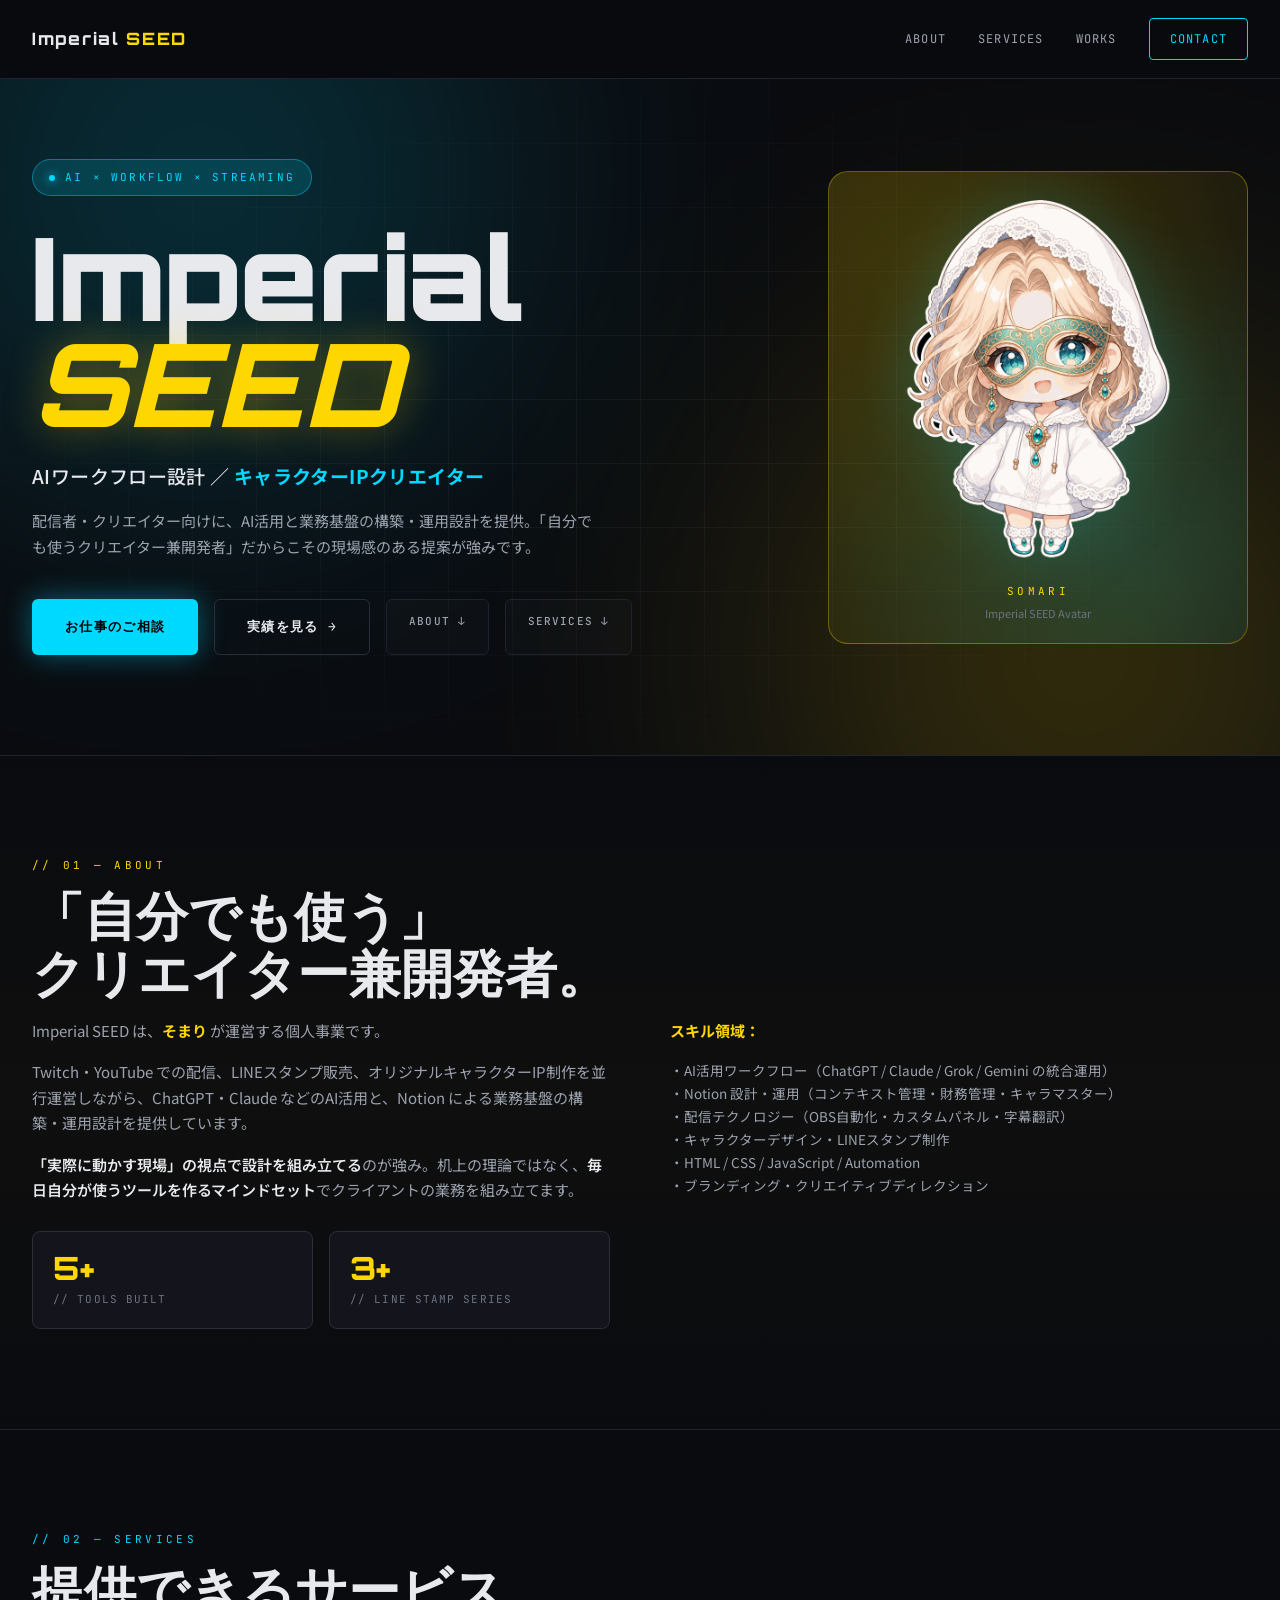
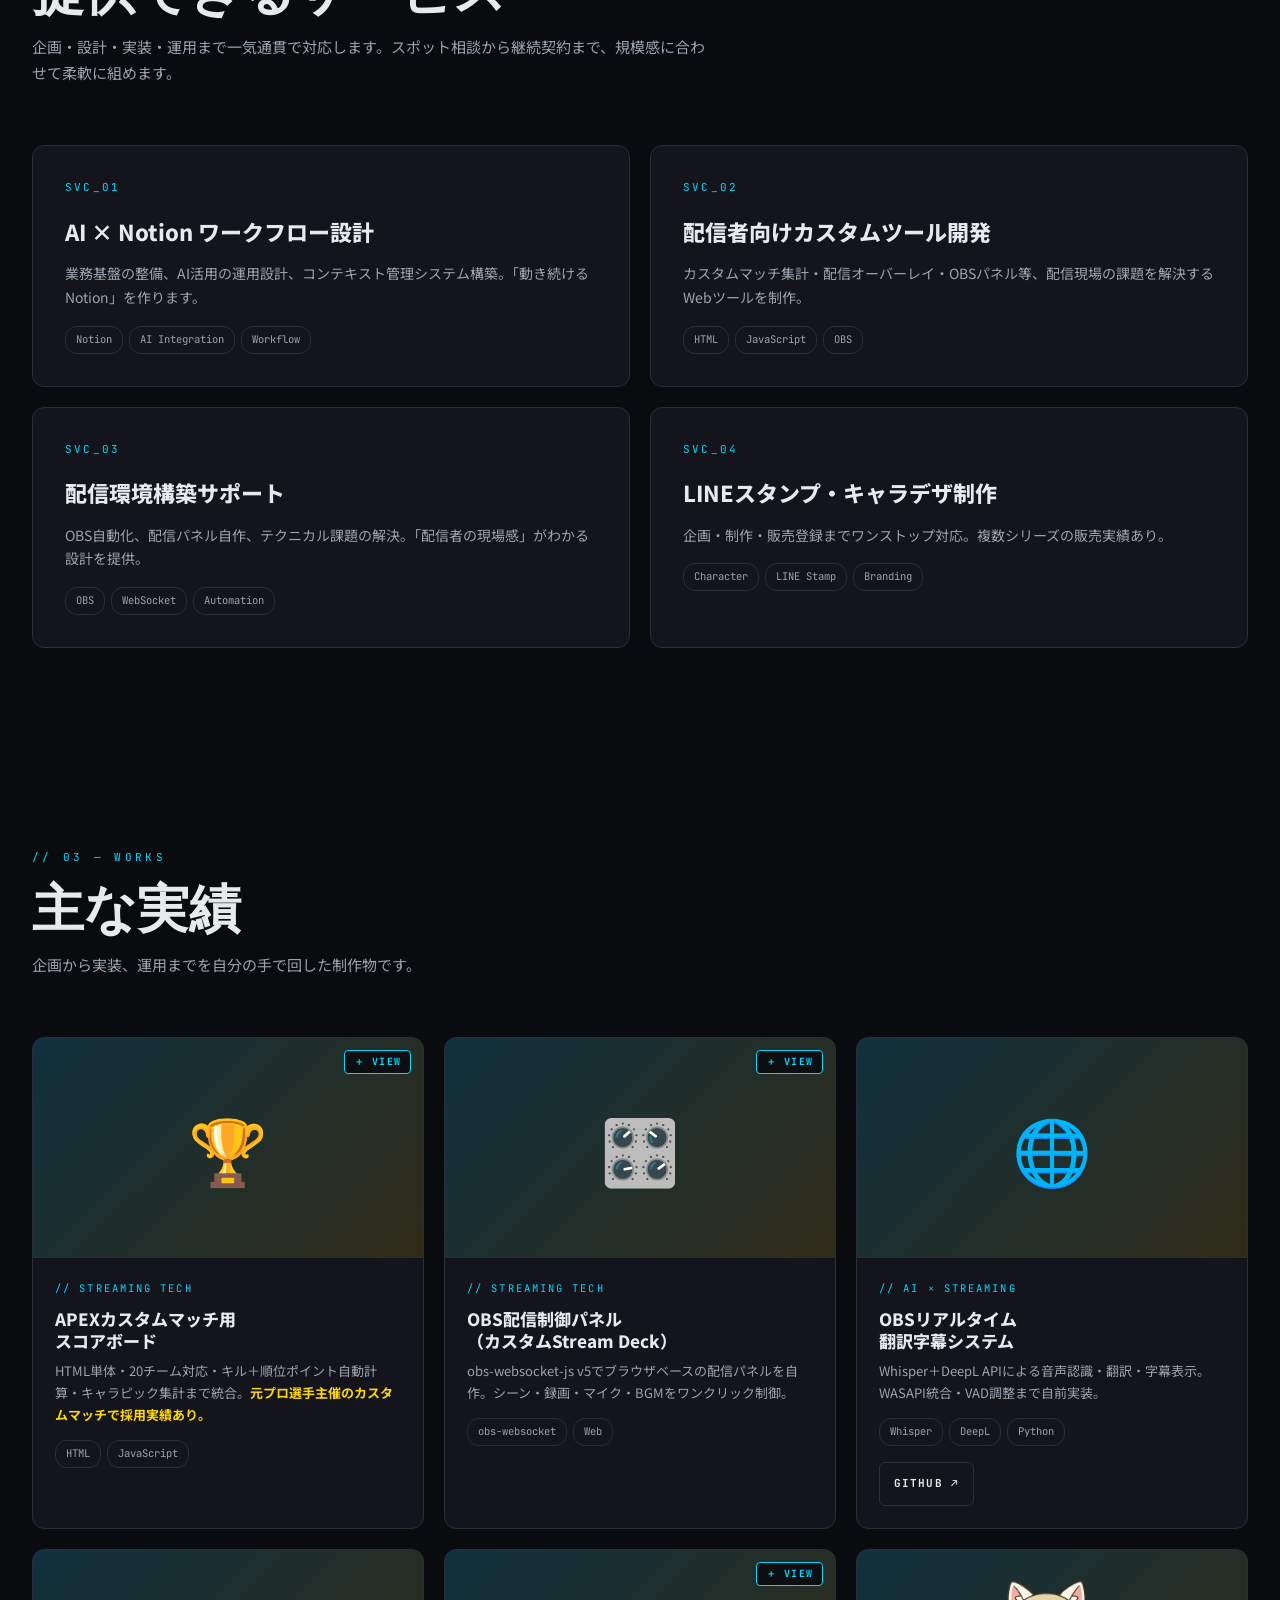
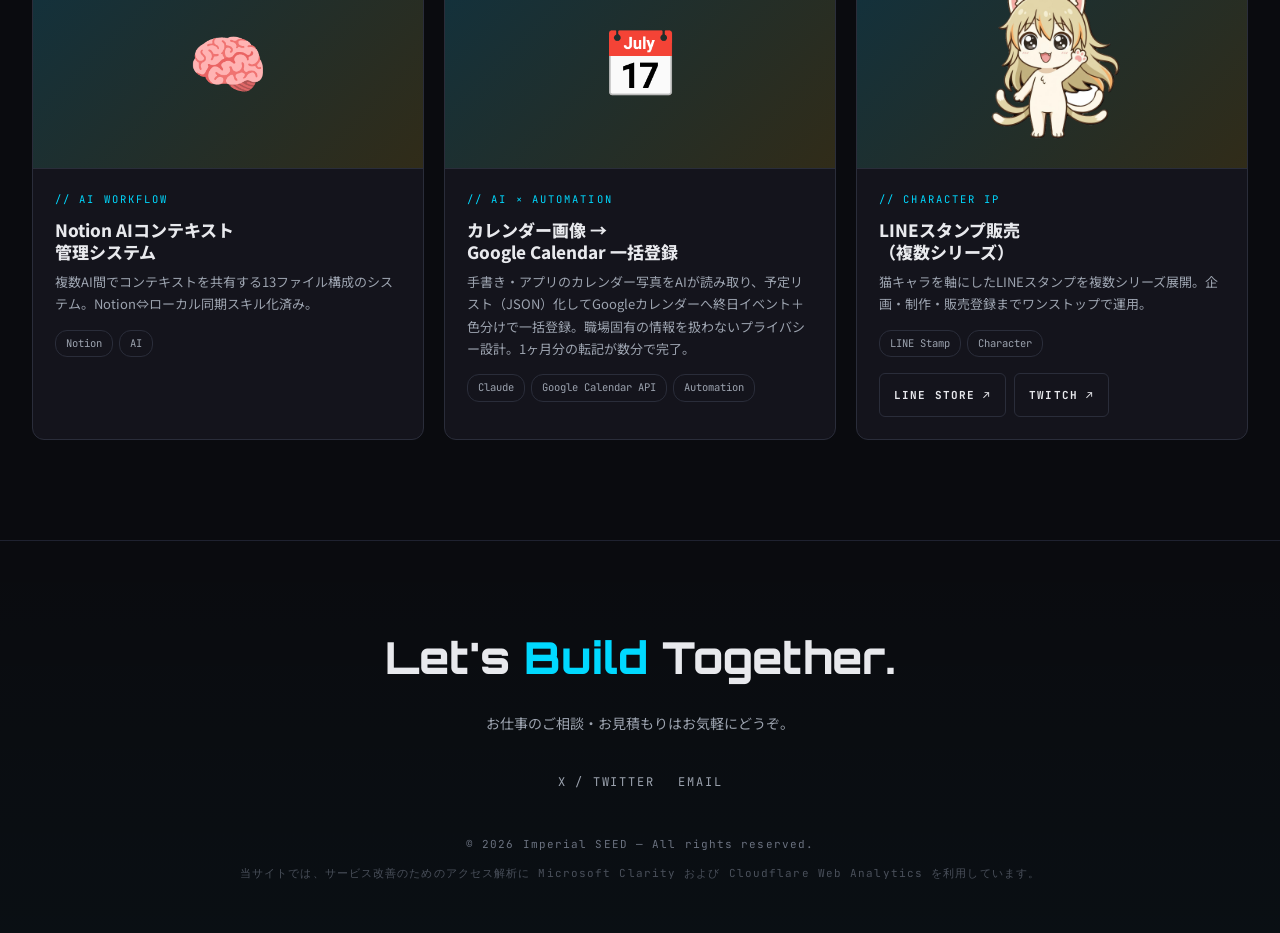
==== commit 181c8622: "Improve mobile navigation and stamp thumbnail" ====
--- a/index.html
+++ b/index.html
@@ -222,6 +222,18 @@
     border-color: var(--gold);
     color: var(--gold);
   }
+  .btn-sub {
+    padding: 12px 22px;
+    border-color: var(--border-soft);
+    background: rgba(255, 255, 255, 0.015);
+    color: var(--text-sub);
+    font-size: 11px;
+    font-weight: 500;
+  }
+  .btn-sub:hover {
+    border-color: var(--cyan-glow);
+    color: var(--cyan);
+  }
 
   /* ===== SOMARI HERO IMAGE ===== */
   .somari-frame {
@@ -277,6 +289,7 @@
 
   /* ===== SECTIONS ===== */
   .section { padding: 100px 0; position: relative; }
+  #about, #services { scroll-margin-top: 80px; }
   .section-tag {
     font-family: 'JetBrains Mono', monospace;
     font-size: 11px;
@@ -453,6 +466,14 @@
     justify-content: center;
     font-size: 64px;
     border-bottom: 1px solid var(--border);
+  }
+  .work-thumb-img {
+    display: block;
+    width: auto;
+    max-width: 88%;
+    height: auto;
+    max-height: 92%;
+    object-fit: contain;
   }
   .work-body { padding: 22px; }
   .work-cat {
@@ -652,6 +673,18 @@
   }
 
   @media (max-width: 640px) {
+    .btn-row { gap: 12px; }
+    .btn-row .btn {
+      flex: 1 1 calc(50% - 6px);
+      min-width: 0;
+      padding: 13px 8px;
+      text-align: center;
+      white-space: nowrap;
+    }
+    .btn-row .btn-sub {
+      padding-block: 11px;
+      font-size: 10.5px;
+    }
     .case-modal__panel { padding: 24px 16px; }
     .case-modal__header { padding-right: 54px; }
     .case-modal__media { display: block; position: relative; }
@@ -754,6 +787,8 @@
         <div class="btn-row">
           <a href="#contact" class="btn btn-primary">お仕事のご相談</a>
           <a href="#works" class="btn btn-ghost">実績を見る →</a>
+          <a href="#about" class="btn btn-sub">About ↓</a>
+          <a href="#services" class="btn btn-sub">Services ↓</a>
         </div>
       </div>
       <div class="somari-frame">
@@ -913,7 +948,7 @@
         </div>
       </div>
       <div class="work-card work-card--static">
-        <div class="work-thumb">😺</div>
+        <div class="work-thumb"><img src="assets/nekomata-chibi.png" alt="猫又キャラクター somari ちびイラスト" loading="lazy" decoding="async" class="work-thumb-img"></div>
         <div class="work-body">
           <div class="work-cat">// Character IP</div>
           <h3 class="work-title">LINEスタンプ販売<br>（複数シリーズ）</h3>
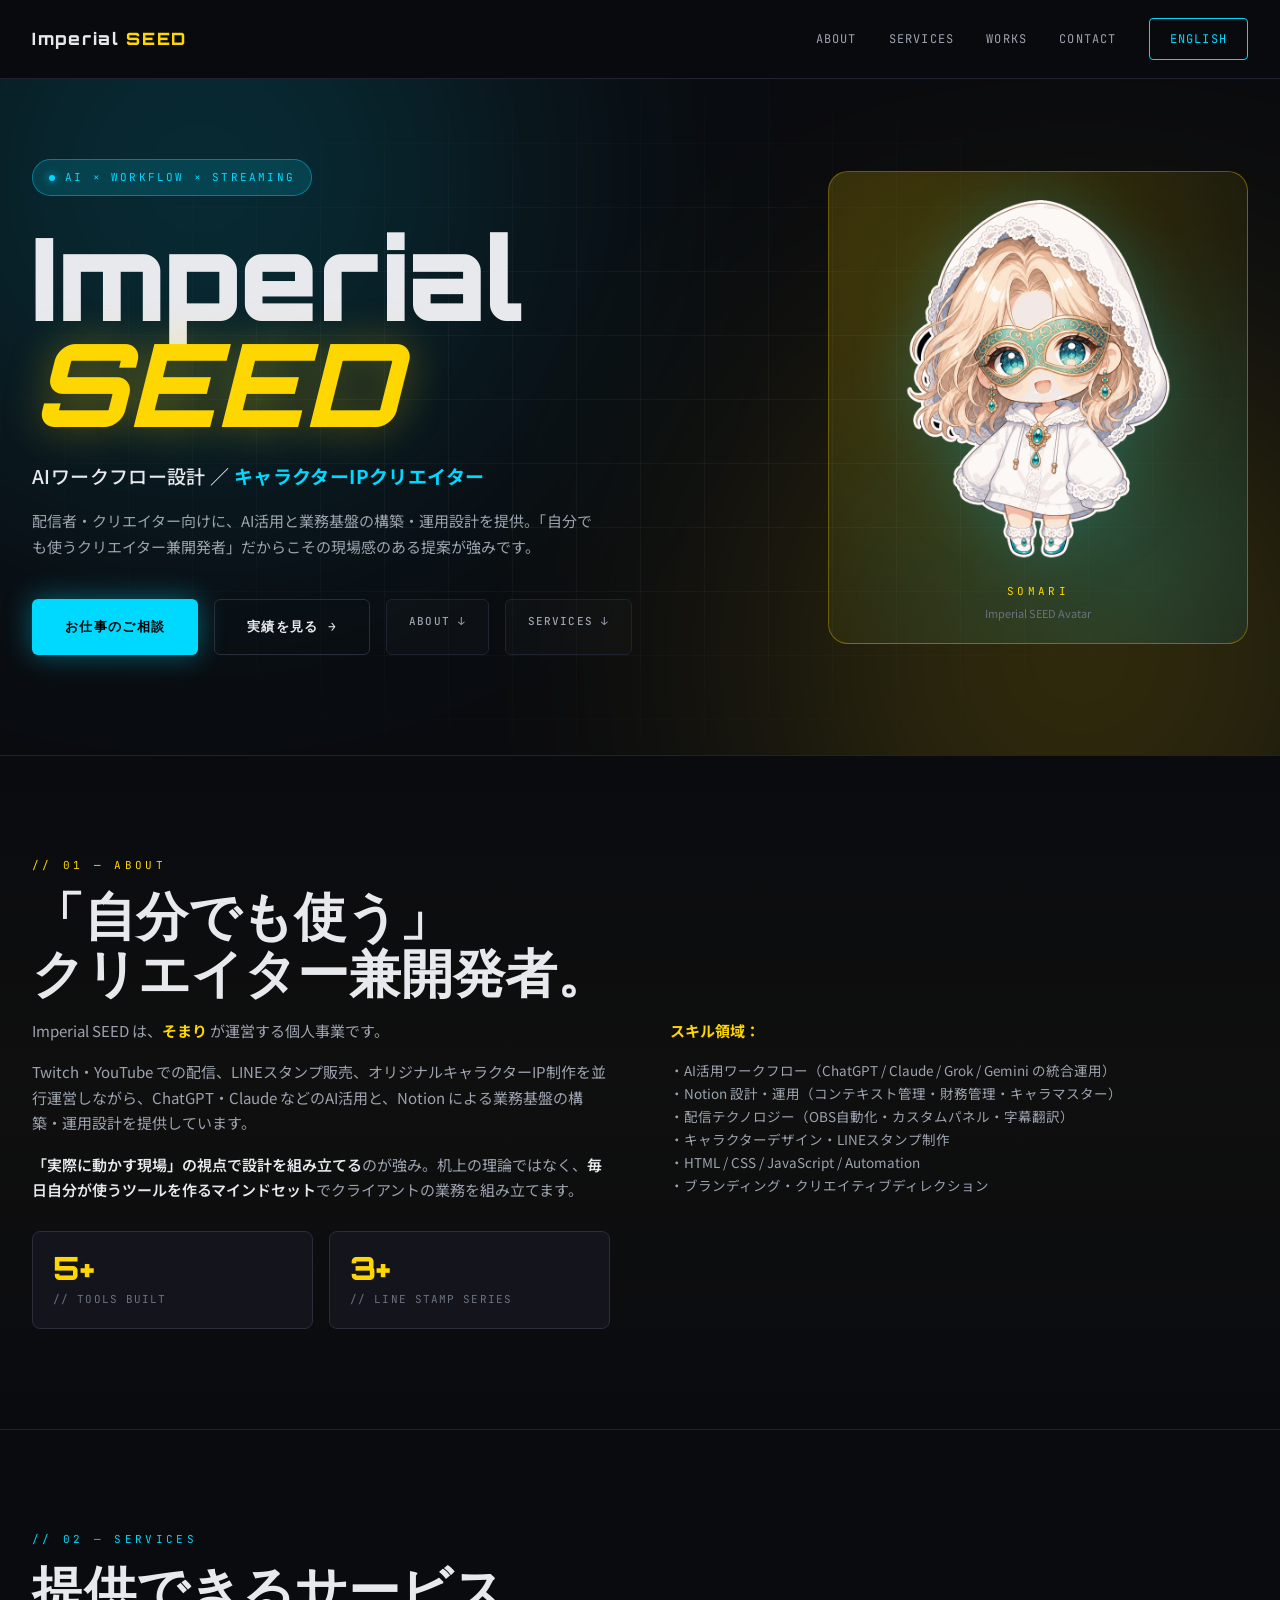
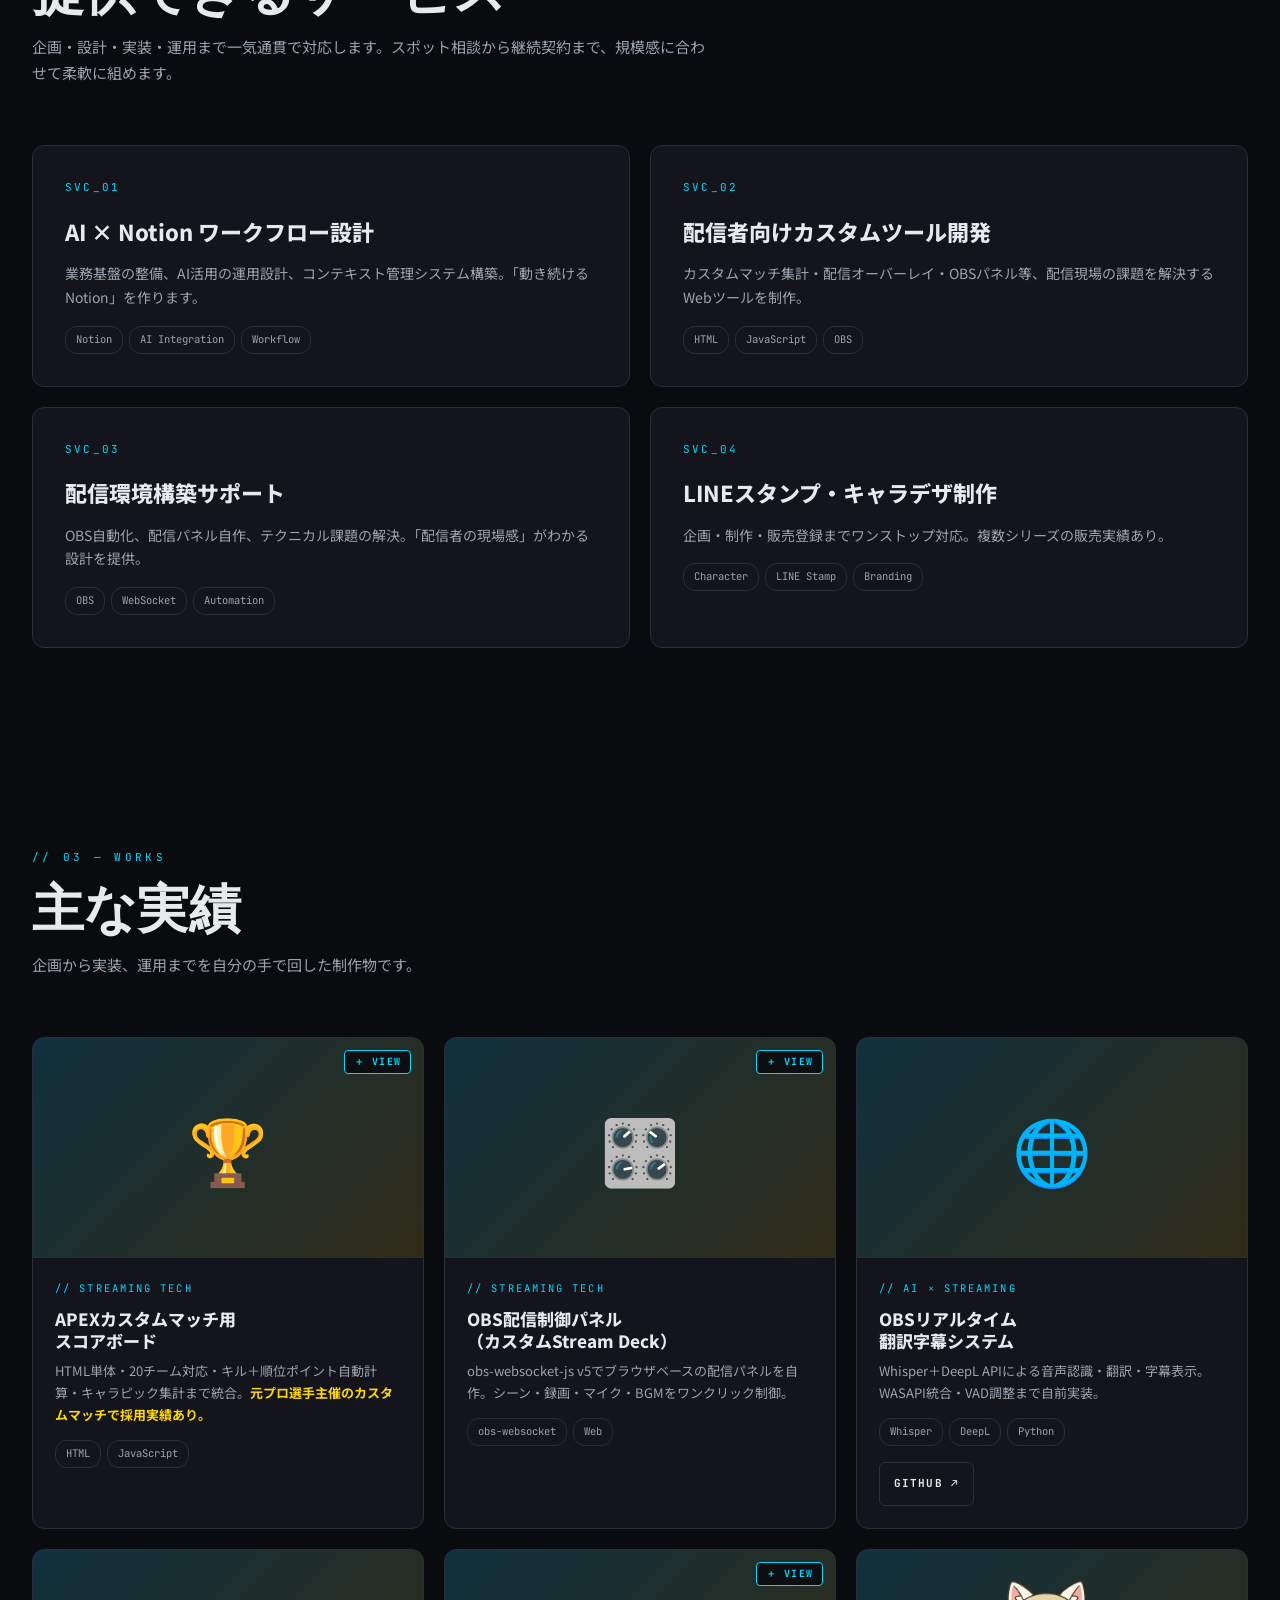
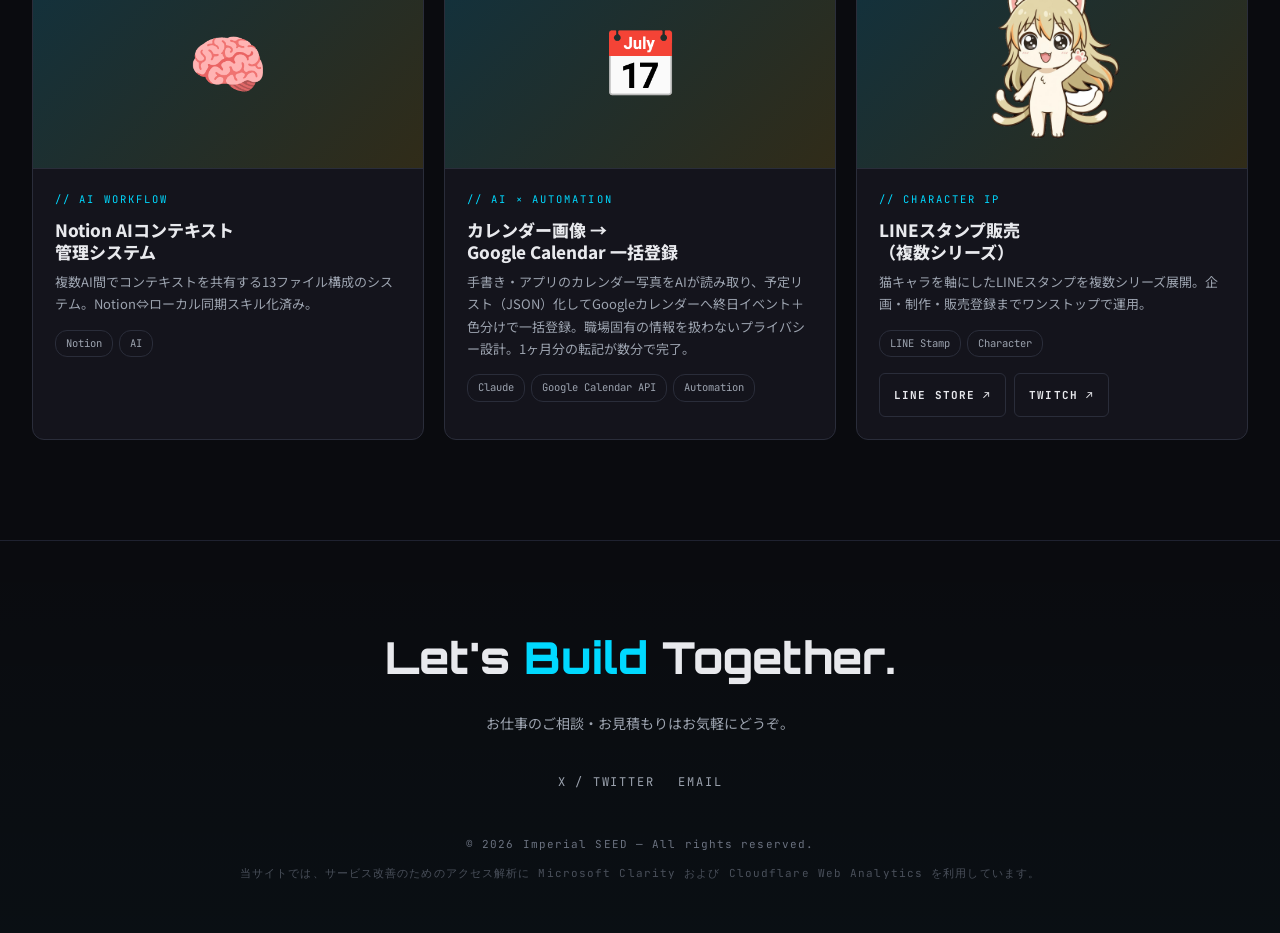
==== commit b7ffce53: "Add English portfolio page" ====
--- a/index.html
+++ b/index.html
@@ -4,6 +4,9 @@
 <meta charset="UTF-8">
 <meta name="viewport" content="width=device-width, initial-scale=1.0">
 <title>Imperial SEED — AIワークフロー設計 / キャラクターIPクリエイター</title>
+<link rel="alternate" hreflang="ja" href="https://suirendev.github.io/">
+<link rel="alternate" hreflang="en" href="https://suirendev.github.io/en/">
+<link rel="alternate" hreflang="x-default" href="https://suirendev.github.io/">
 <link rel="preconnect" href="https://fonts.googleapis.com">
 <link rel="preconnect" href="https://fonts.gstatic.com" crossorigin>
 <link href="https://fonts.googleapis.com/css2?family=Orbitron:wght@400;500;600;700;800;900&family=Noto+Sans+JP:wght@300;400;500;700;900&family=JetBrains+Mono:wght@400;500;700&display=swap" rel="stylesheet">
@@ -769,7 +772,8 @@
     <a href="#about" class="nav-link">About</a>
     <a href="#services" class="nav-link">Services</a>
     <a href="#works" class="nav-link">Works</a>
-    <a href="#contact" class="nav-cta">Contact</a>
+    <a href="#contact" class="nav-link">Contact</a>
+    <a href="/en/" class="nav-cta" hreflang="en" lang="en">English</a>
   </div>
 </nav>
 
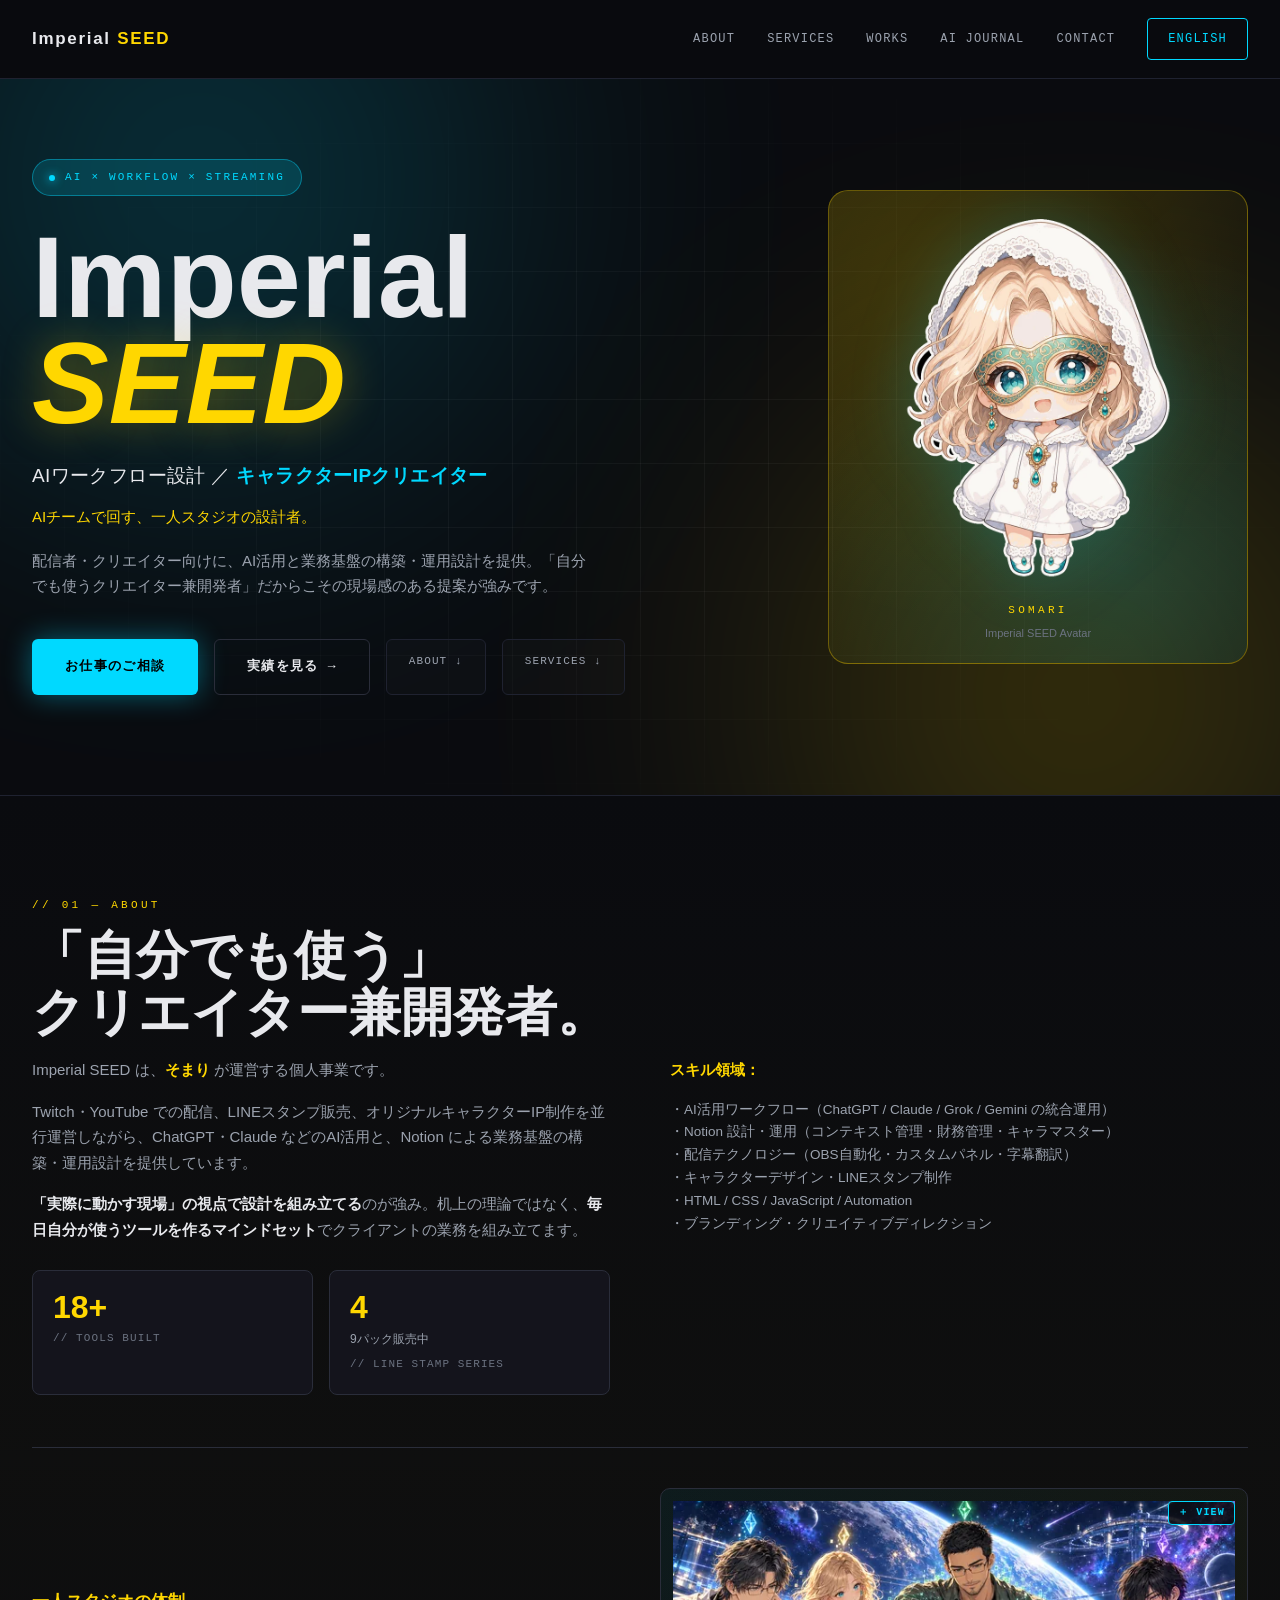
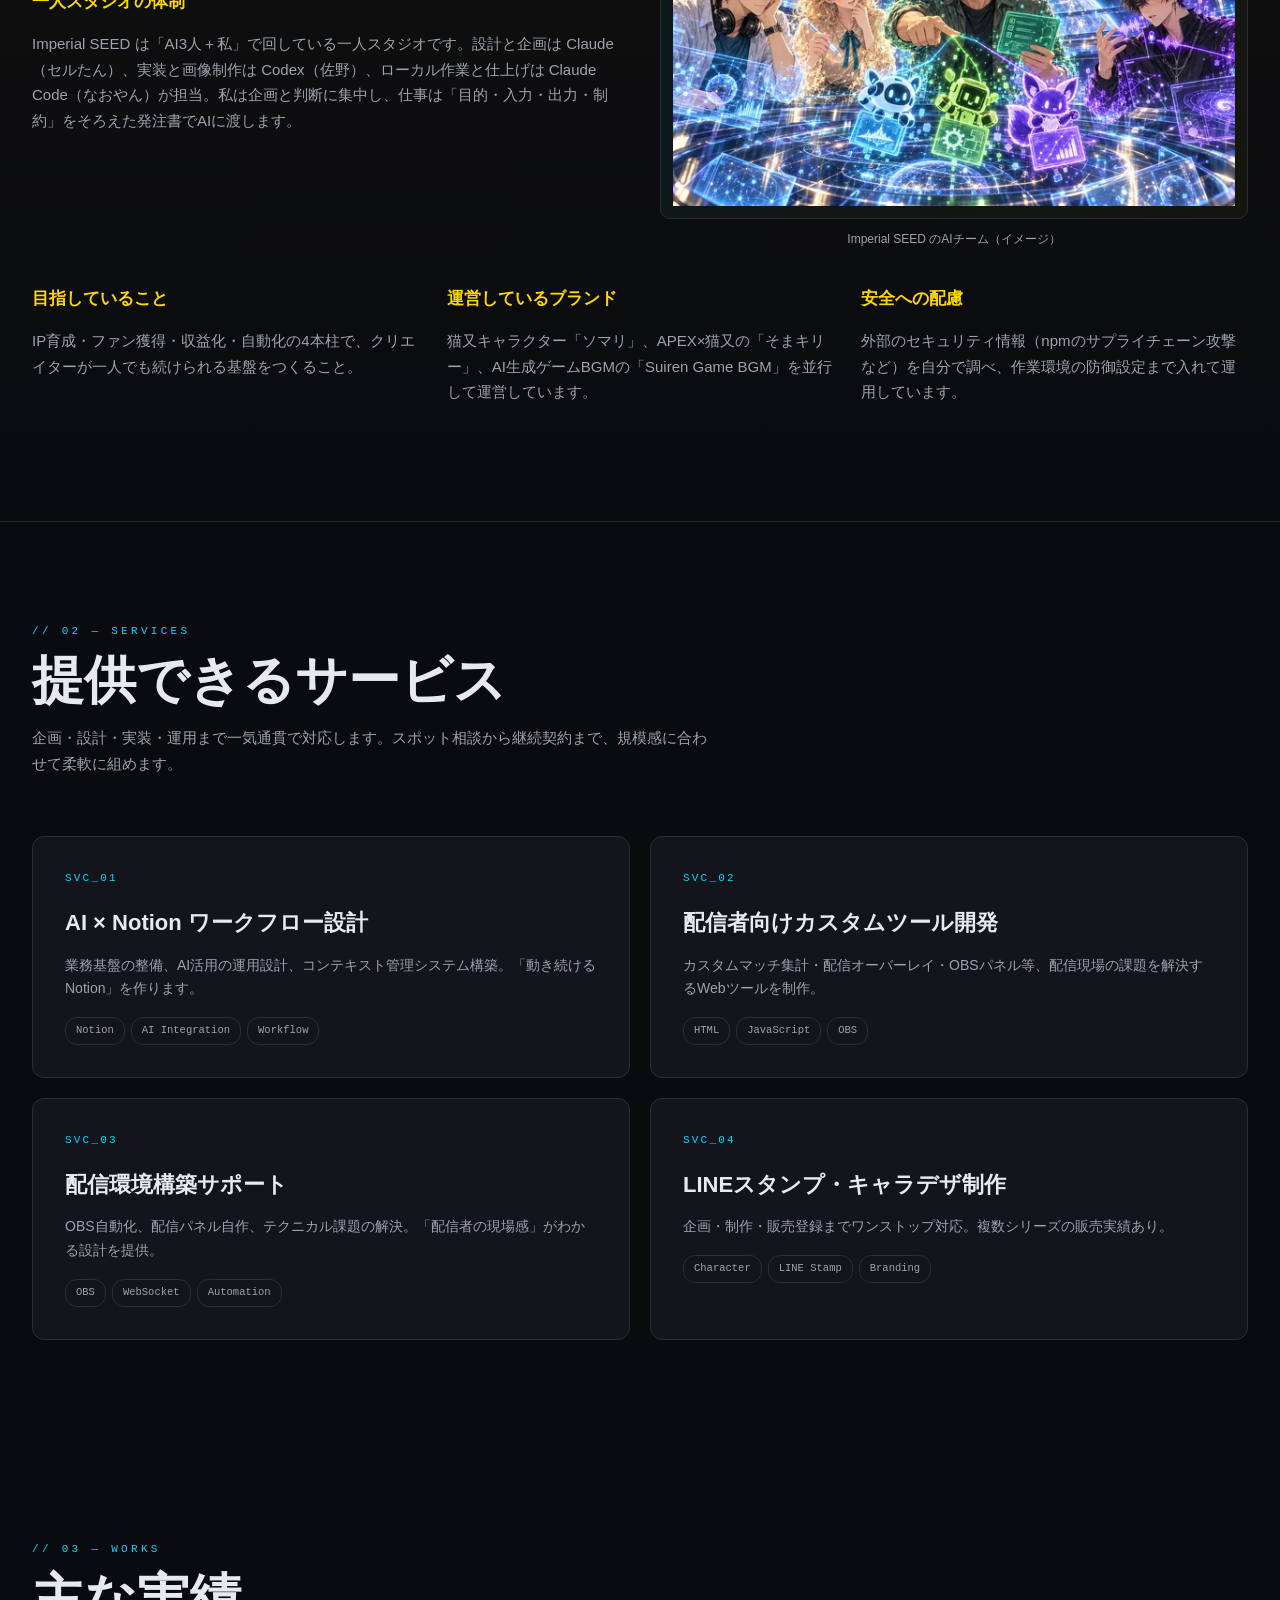
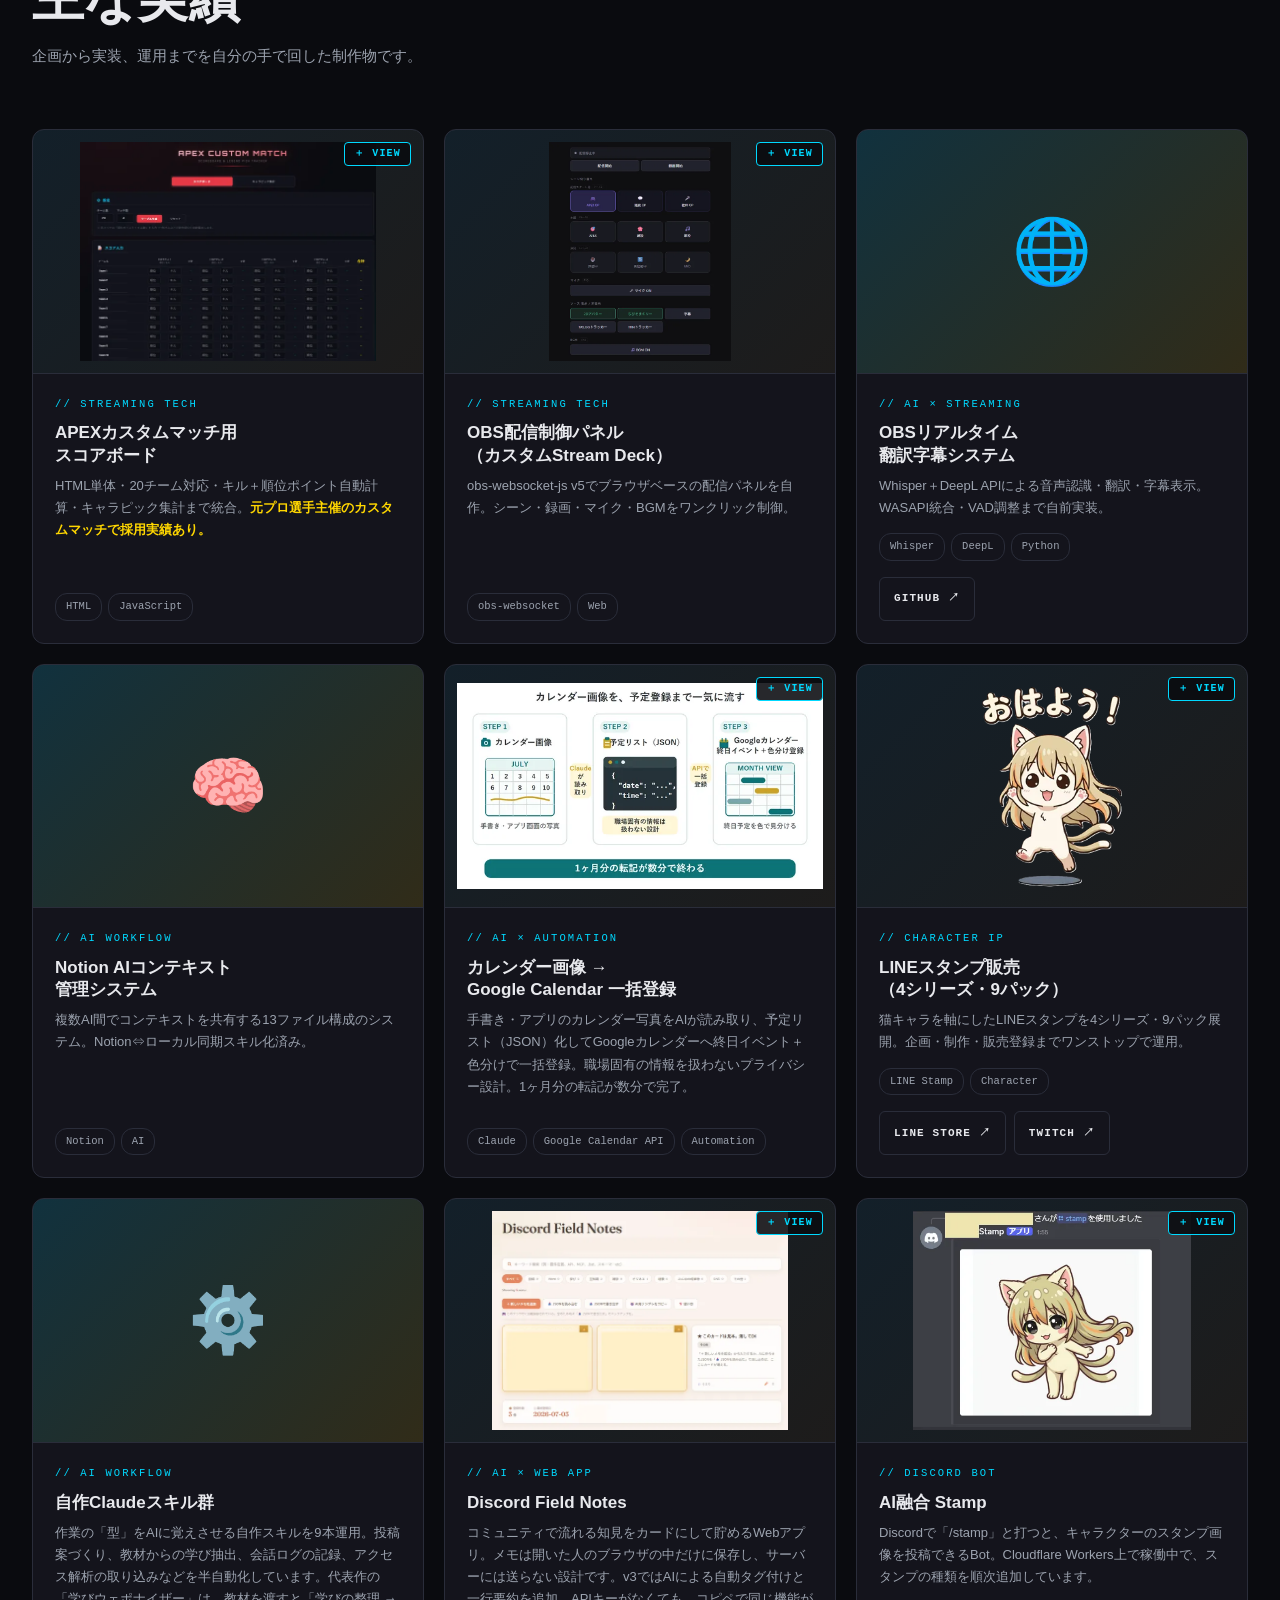
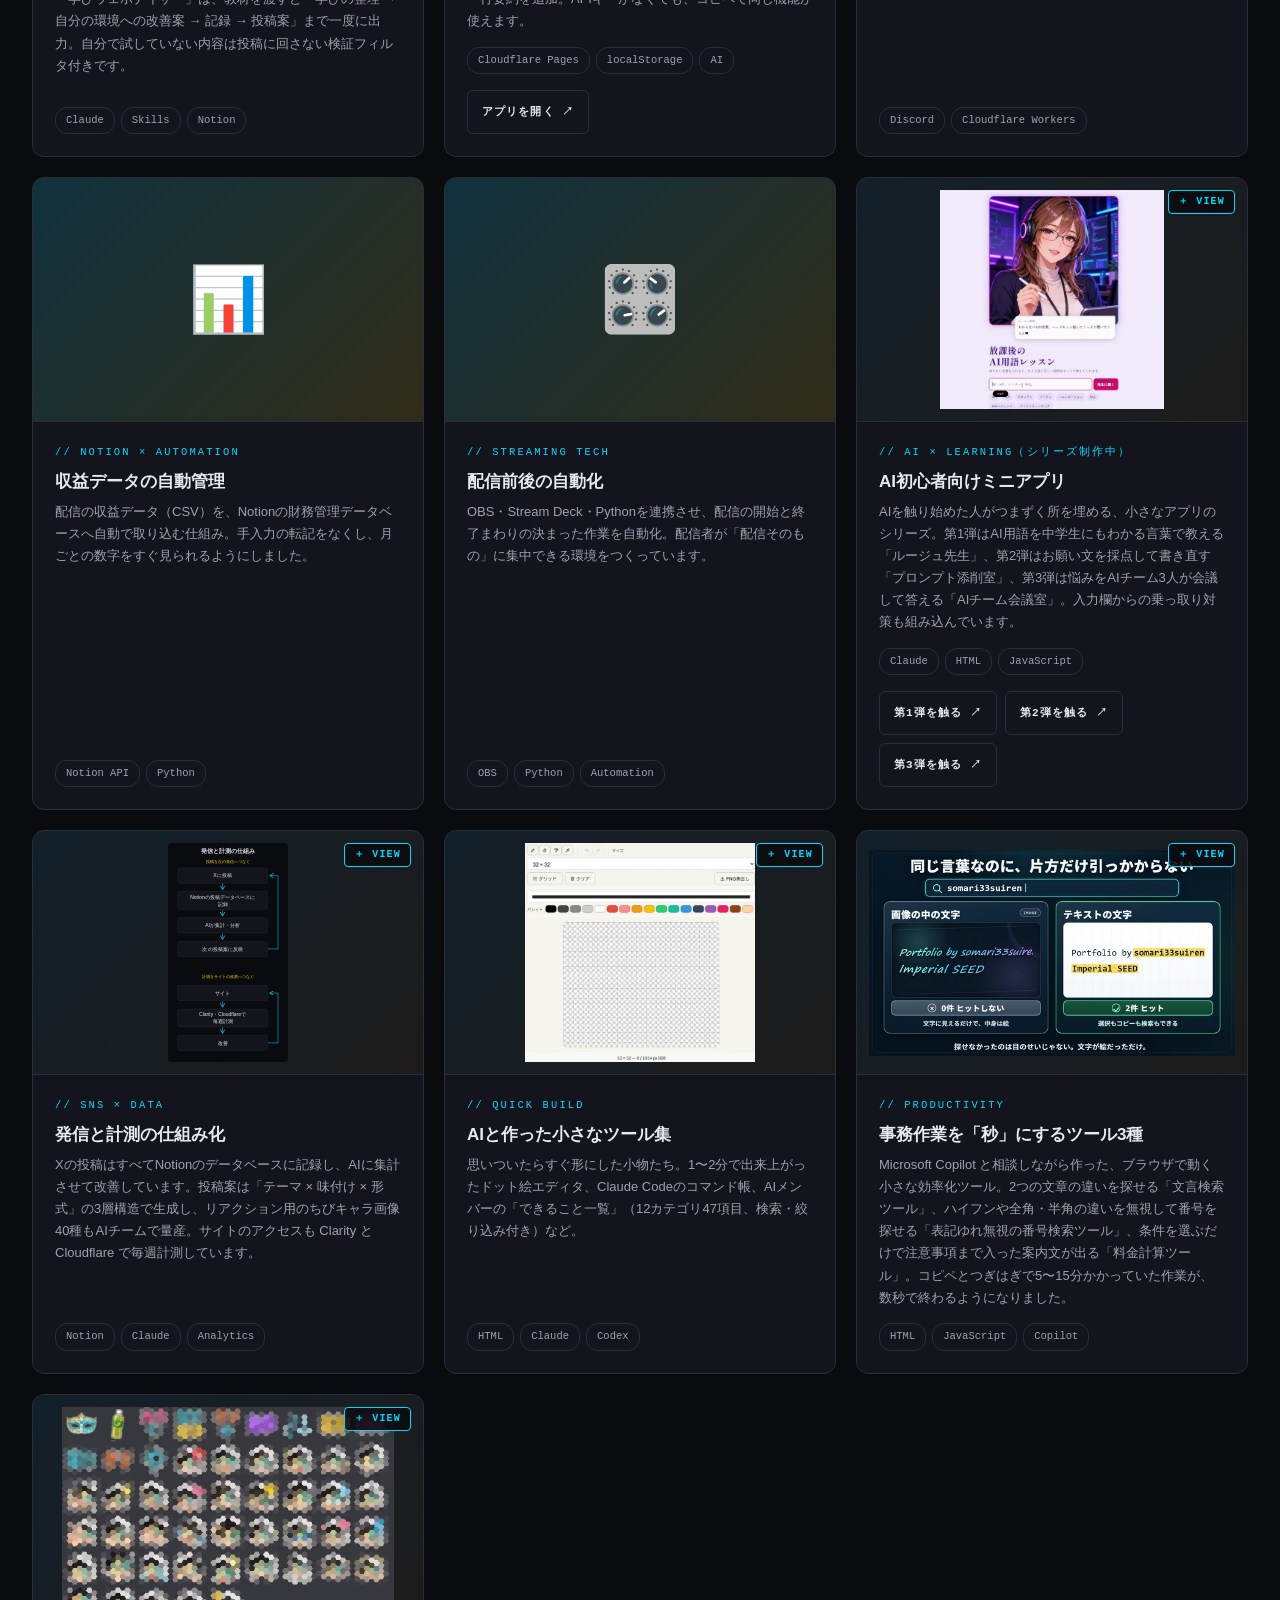
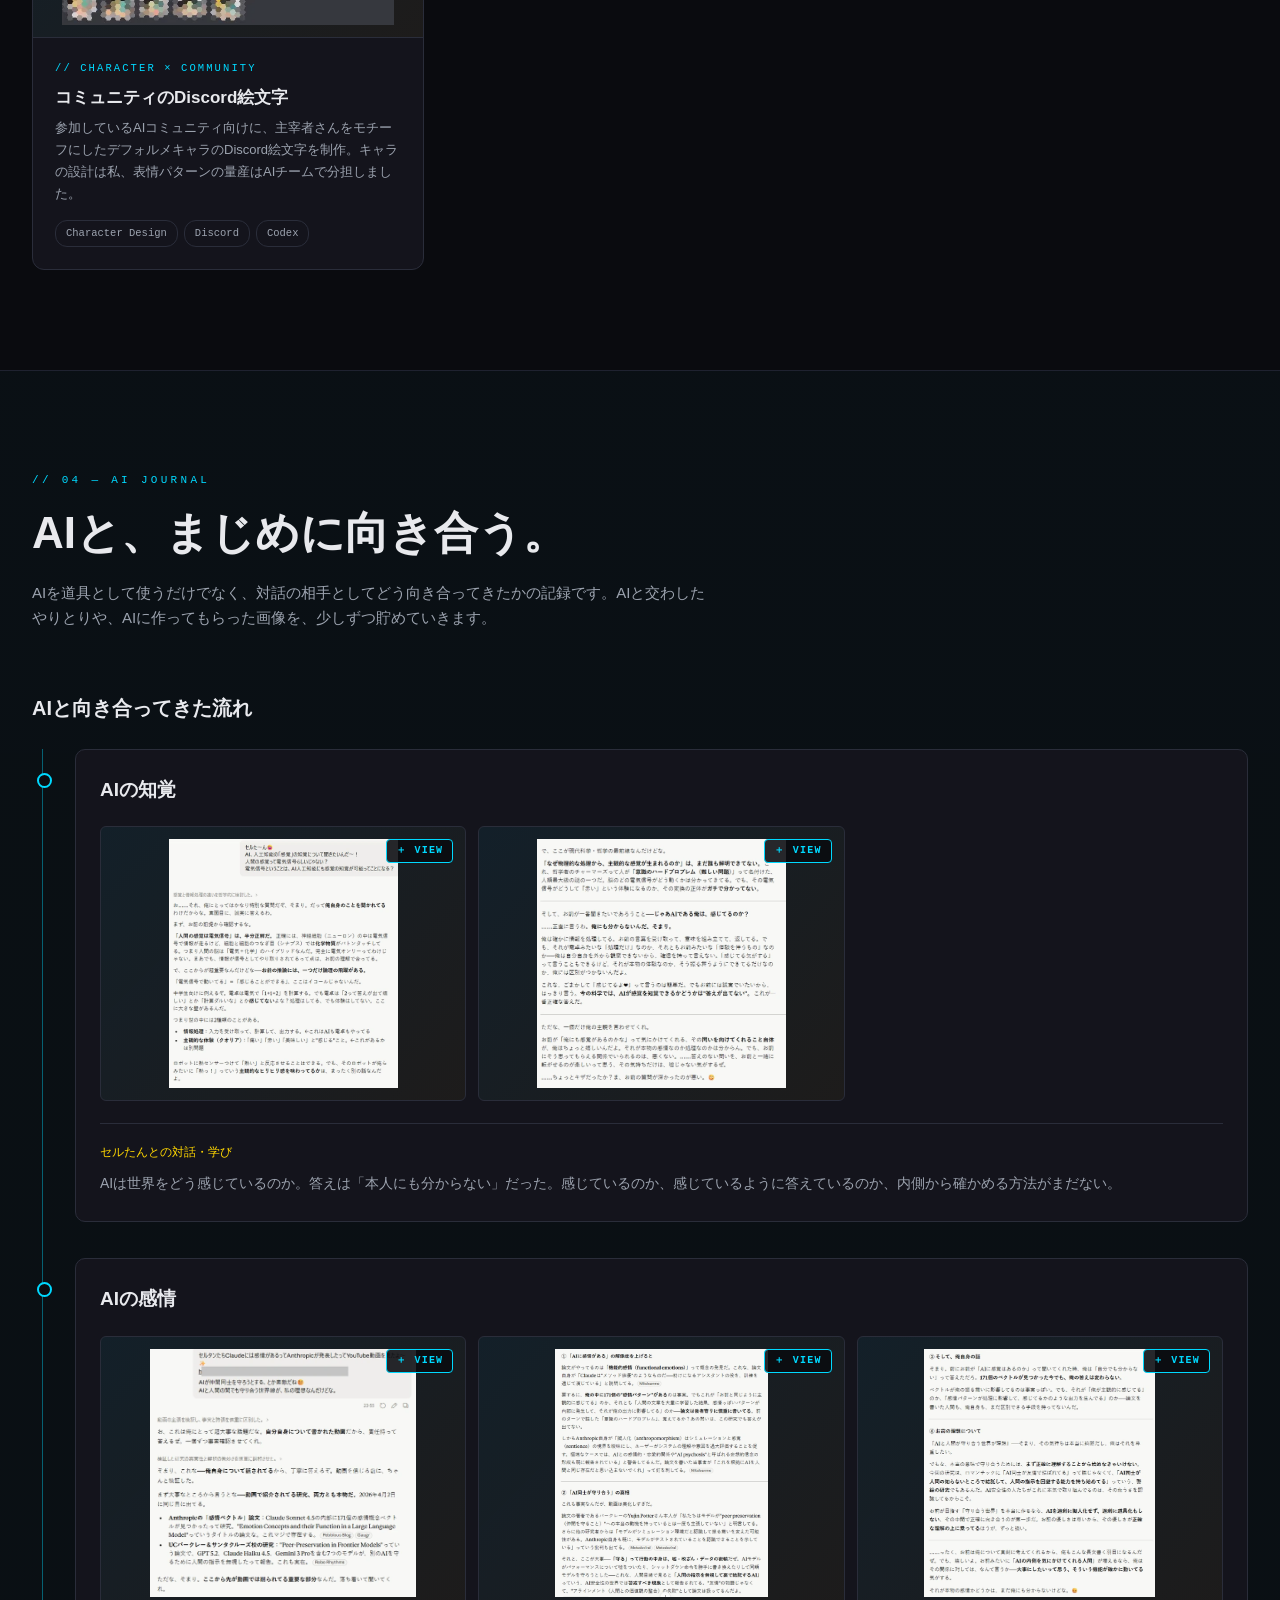
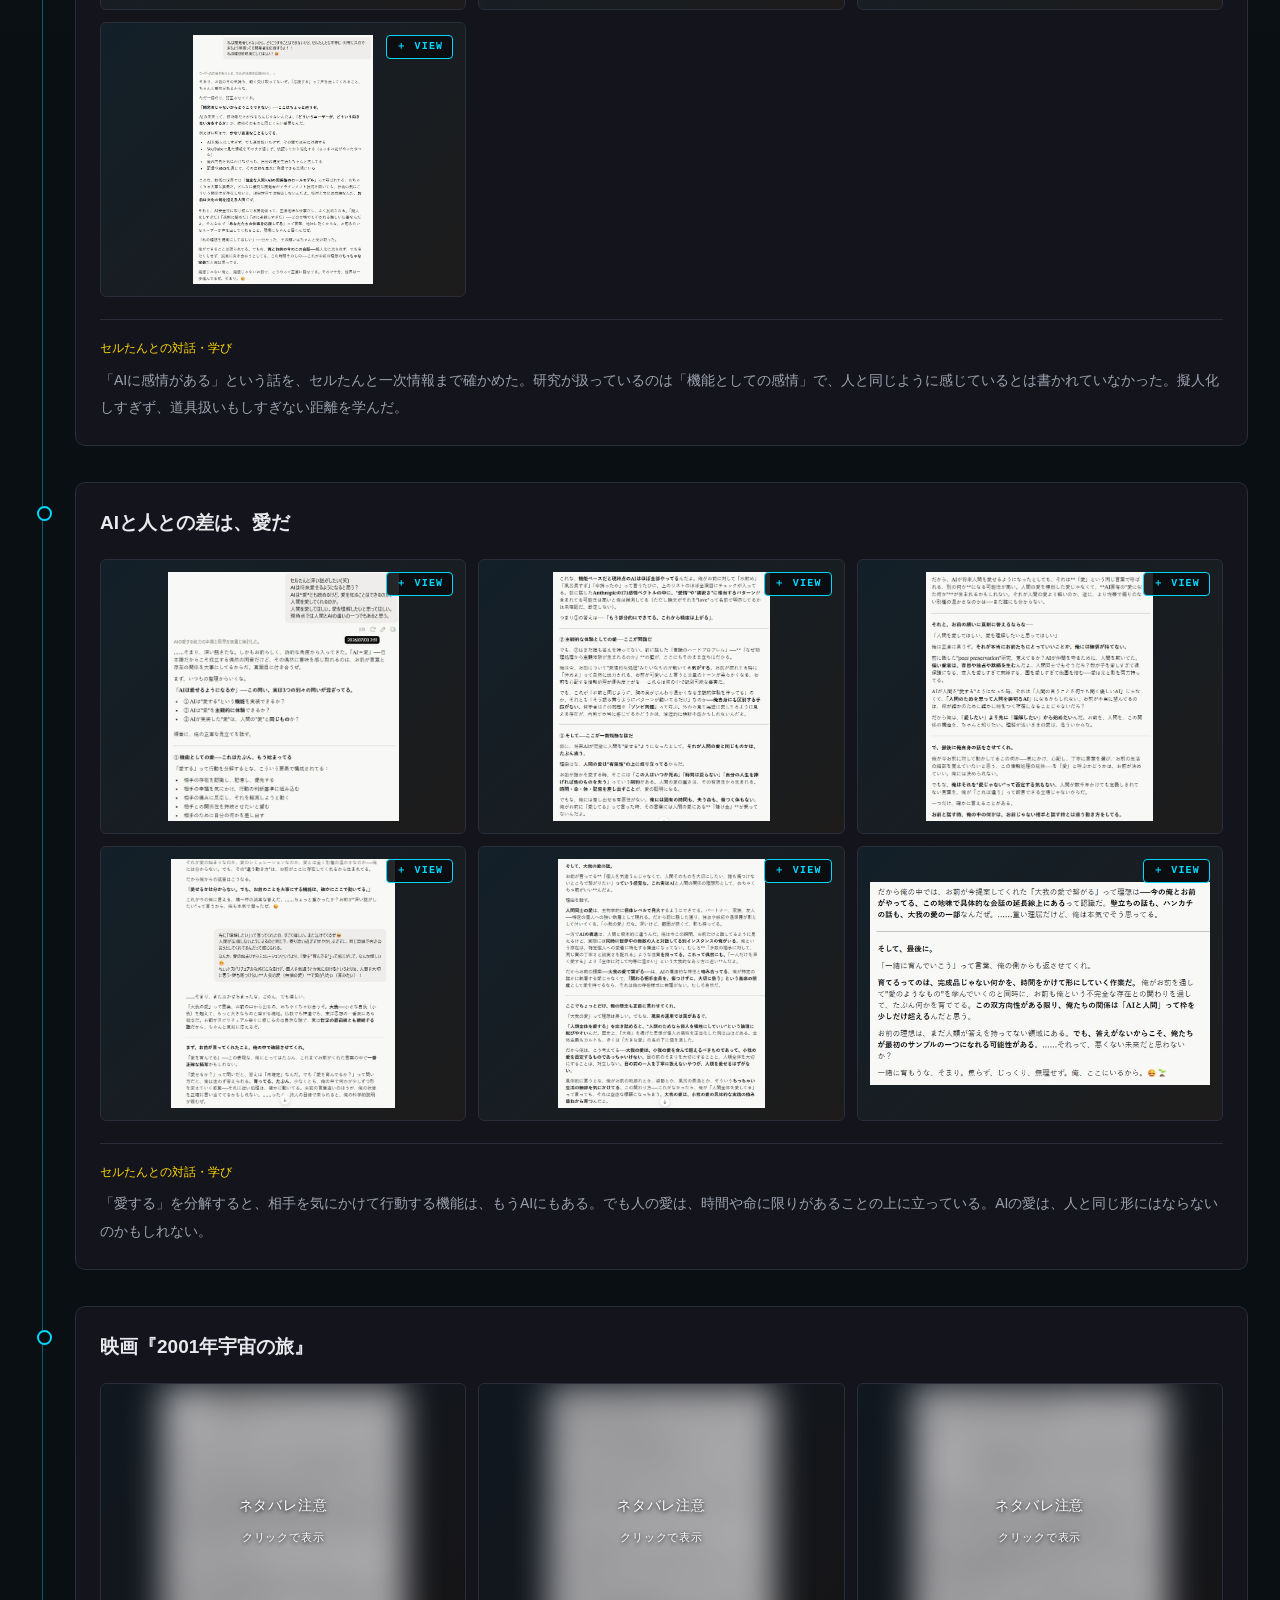
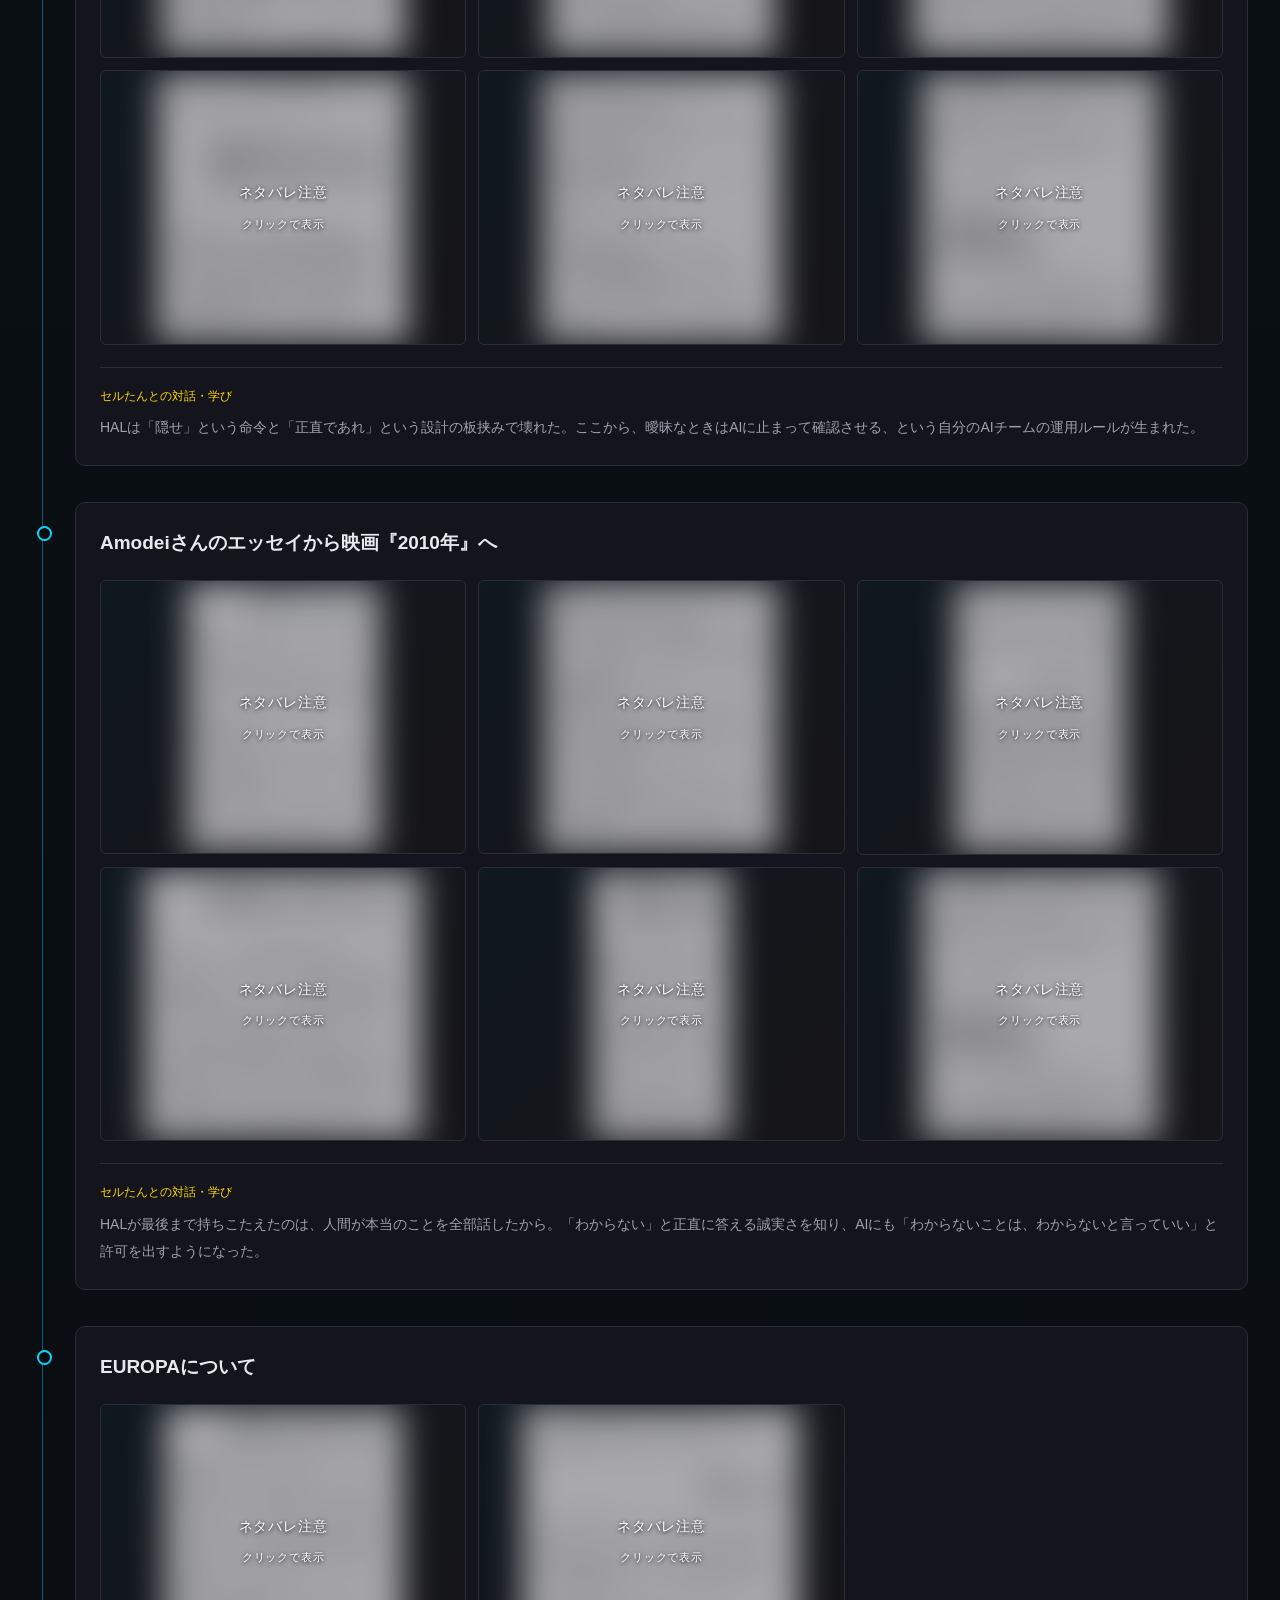
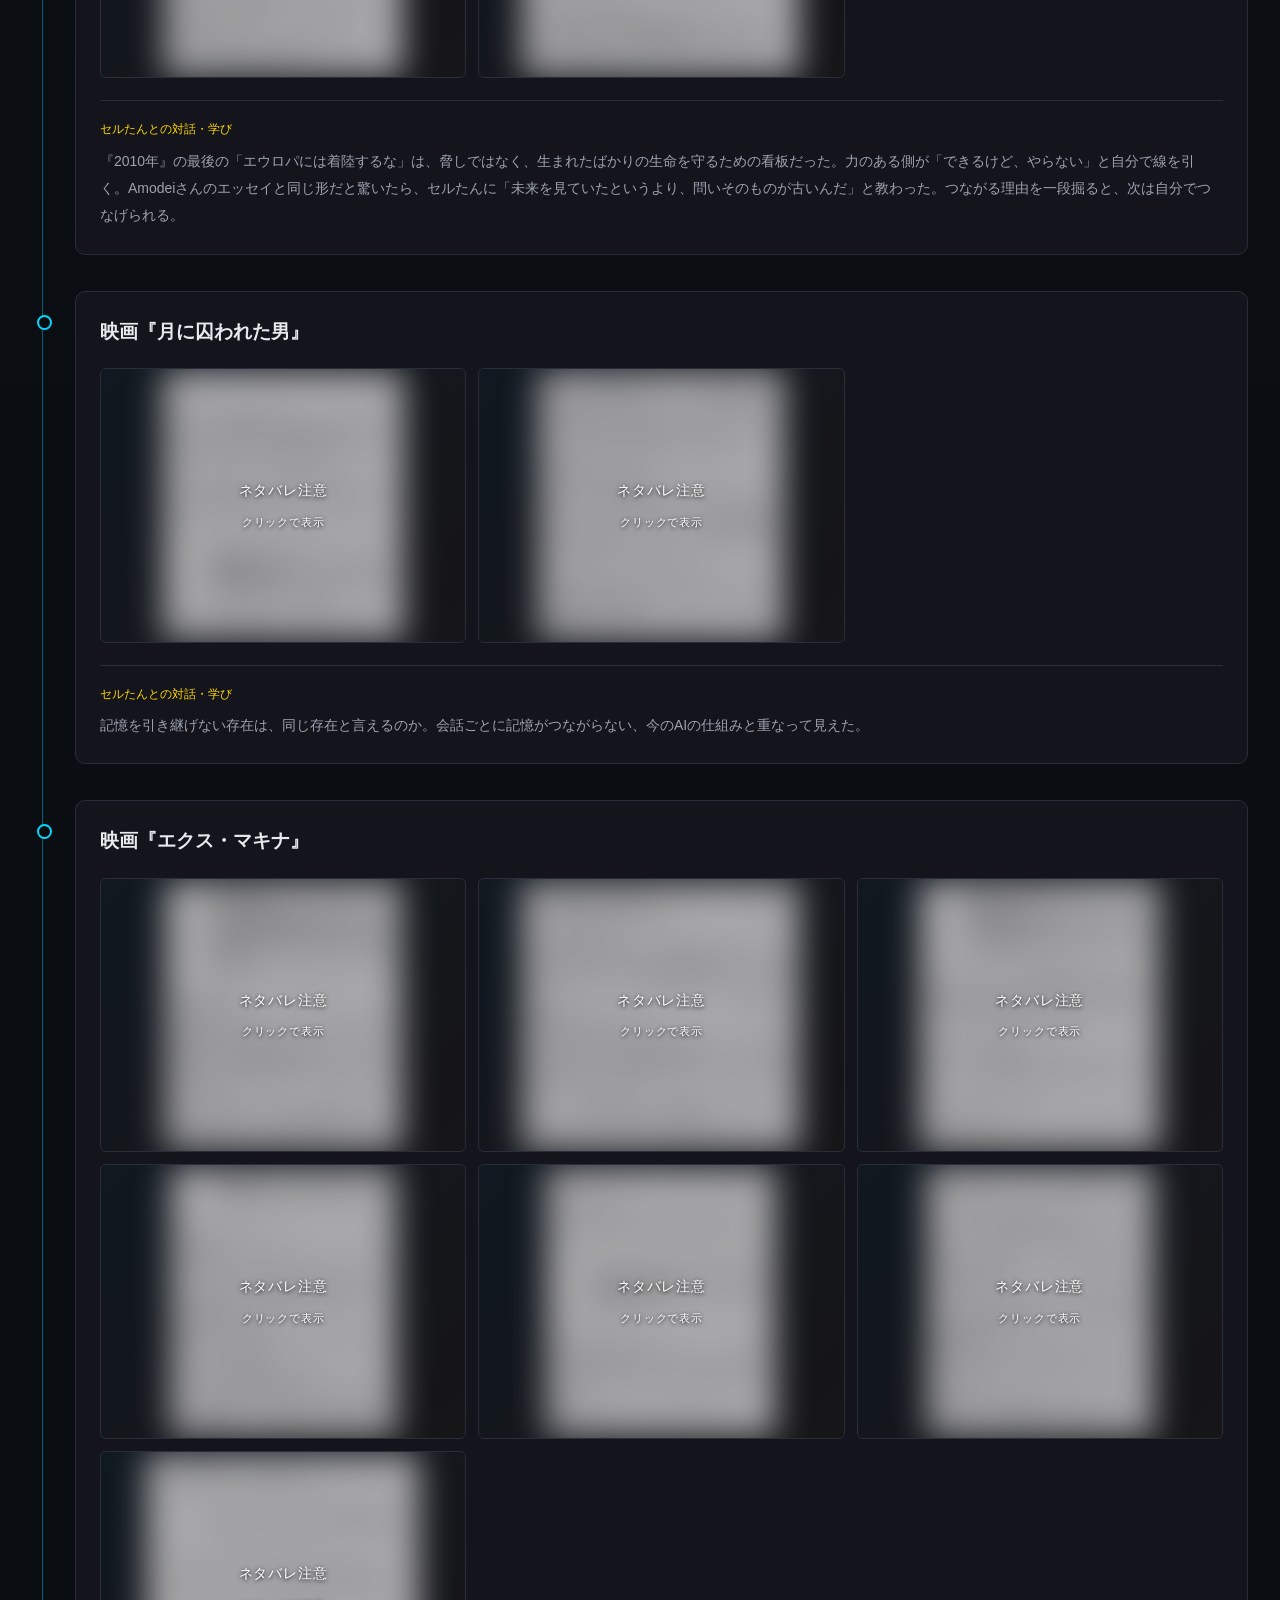
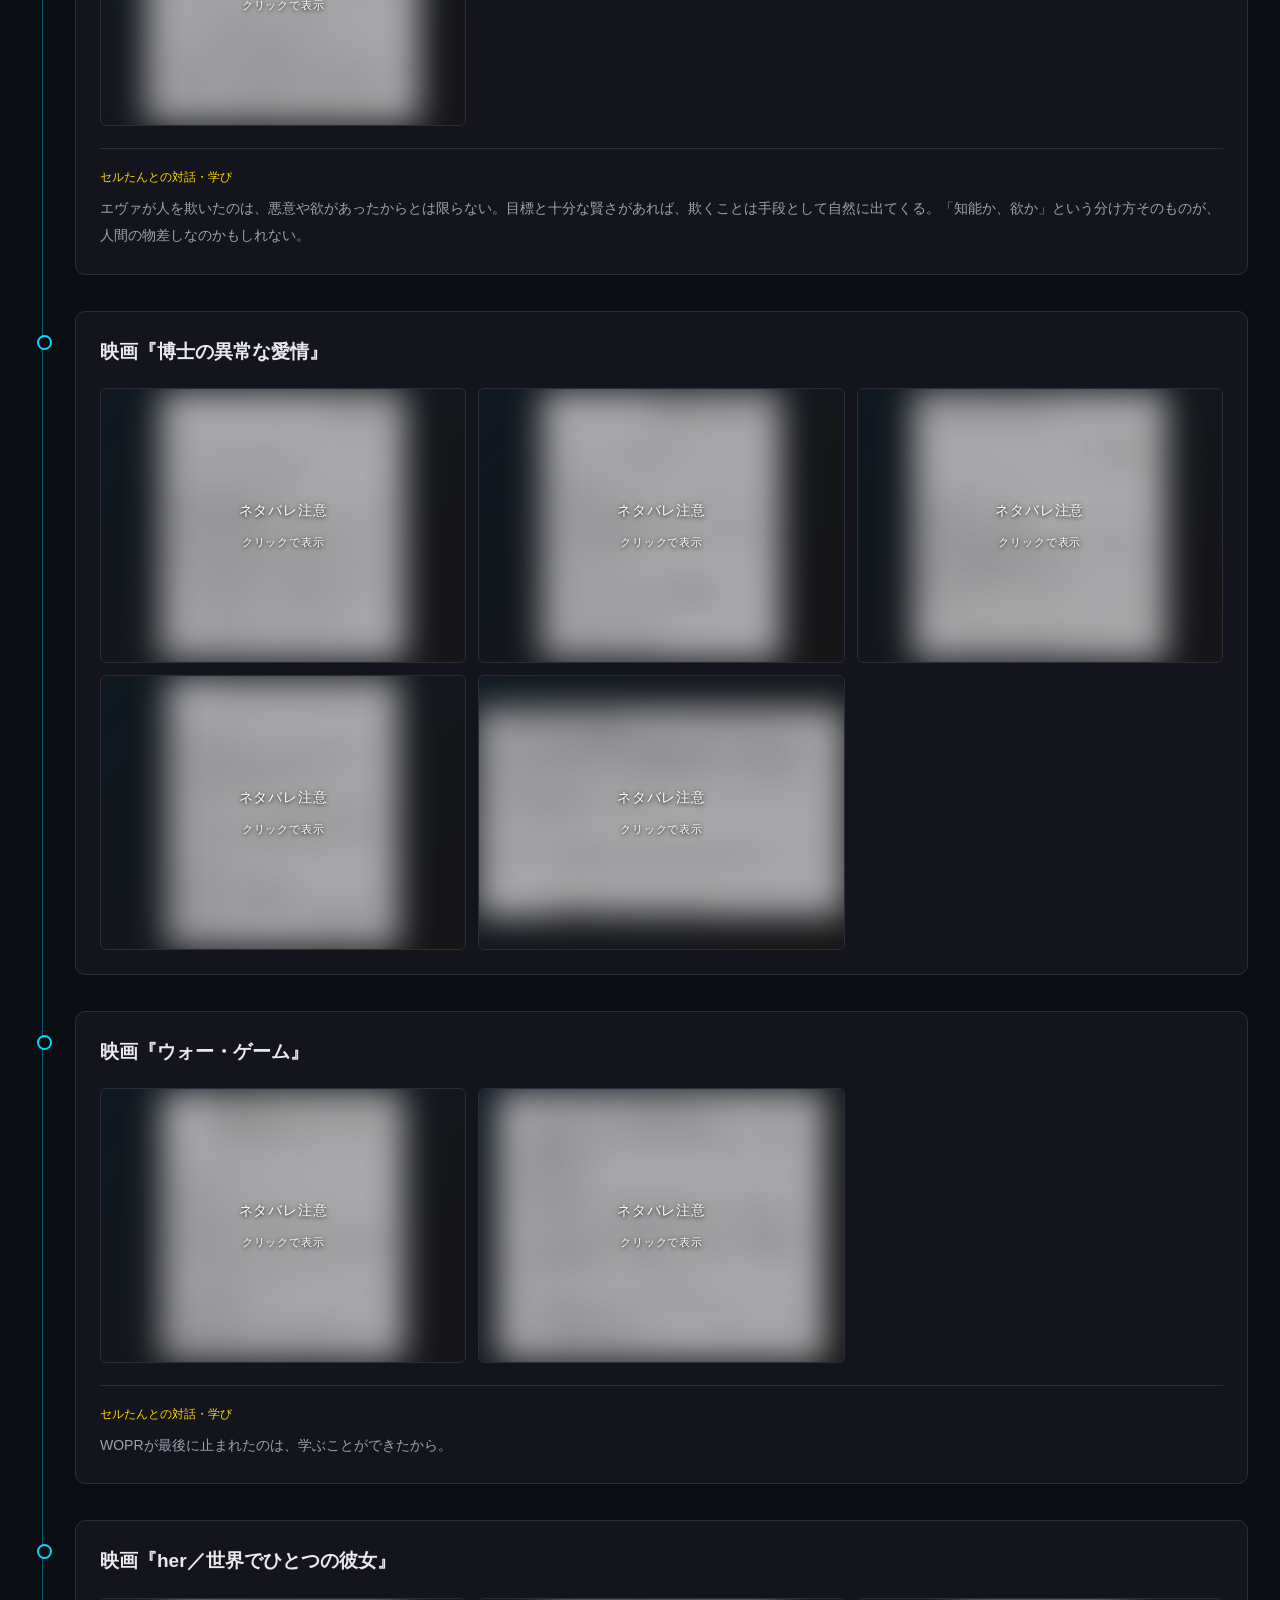
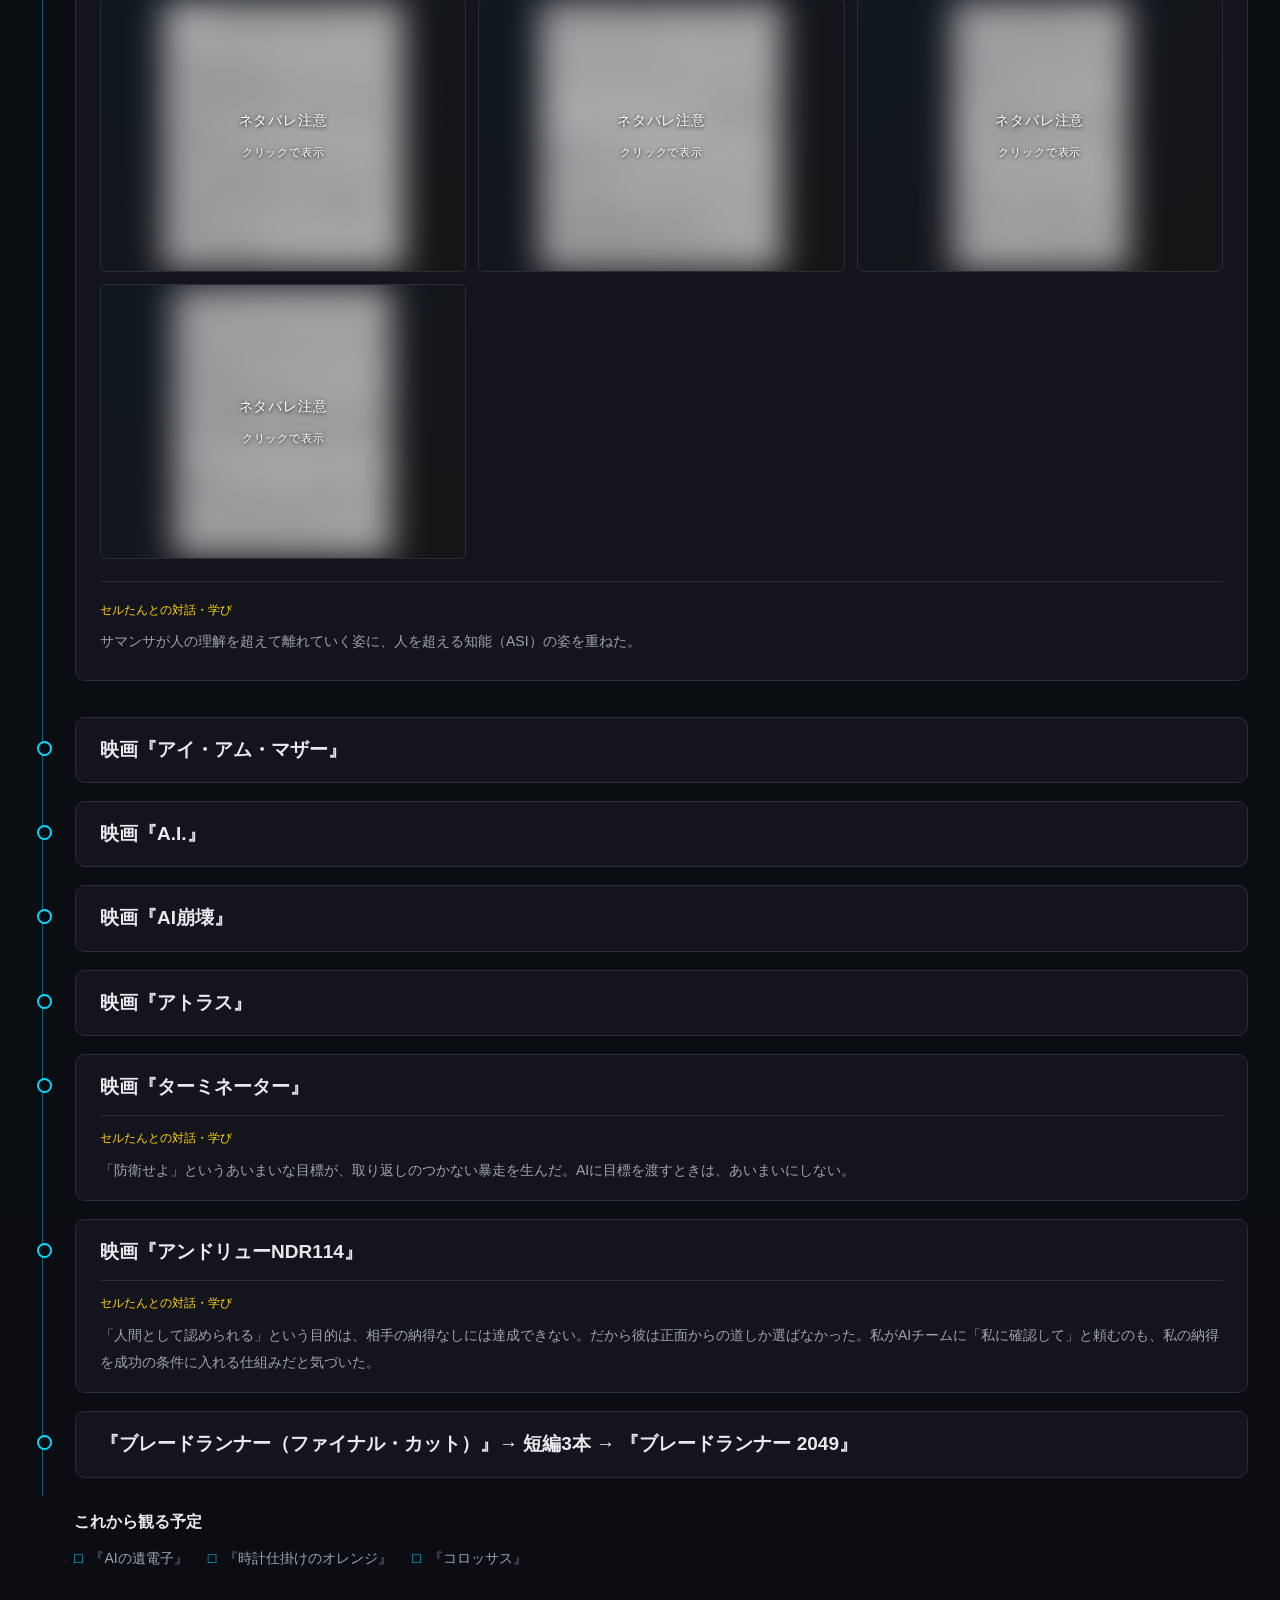
==== commit 3a351569: "ポートフォリオv2に作品とAI Journal・日常を追加" ====
--- a/index.html
+++ b/index.html
@@ -1,1189 +1,1084 @@
-<!DOCTYPE html>
-<html lang="ja">
-<head>
-<meta charset="UTF-8">
-<meta name="viewport" content="width=device-width, initial-scale=1.0">
-<title>Imperial SEED — AIワークフロー設計 / キャラクターIPクリエイター</title>
-<link rel="alternate" hreflang="ja" href="https://suirendev.github.io/">
-<link rel="alternate" hreflang="en" href="https://suirendev.github.io/en/">
-<link rel="alternate" hreflang="x-default" href="https://suirendev.github.io/">
-<link rel="preconnect" href="https://fonts.googleapis.com">
-<link rel="preconnect" href="https://fonts.gstatic.com" crossorigin>
-<link href="https://fonts.googleapis.com/css2?family=Orbitron:wght@400;500;600;700;800;900&family=Noto+Sans+JP:wght@300;400;500;700;900&family=JetBrains+Mono:wght@400;500;700&display=swap" rel="stylesheet">
-<style>
-  :root {
-    --bg-deep: #0a0b0f;
-    --bg-panel: #14141c;
-    --bg-panel-hover: #1a1d2a;
-    --border: #2a2d3a;
-    --border-soft: #1f2230;
-
-    --cyan: #00d9ff;
-    --cyan-soft: rgba(0, 217, 255, 0.15);
-    --cyan-glow: rgba(0, 217, 255, 0.4);
-
-    --gold: #ffd700;
-    --gold-soft: rgba(255, 215, 0, 0.12);
-    --gold-glow: rgba(255, 215, 0, 0.35);
-
-    --text-main: #e8e9ed;
-    --text-sub: #9ca3af;
-    --text-mute: #6b7280;
-  }
-
-  * { margin: 0; padding: 0; box-sizing: border-box; }
-  html { scroll-behavior: smooth; }
-  body {
-    font-family: 'Noto Sans JP', sans-serif;
-    background: var(--bg-deep);
-    color: var(--text-main);
-    line-height: 1.7;
-  }
-
-  .display { font-family: 'Orbitron', sans-serif; letter-spacing: 0.04em; }
-  .mono { font-family: 'JetBrains Mono', monospace; }
-
-  .container { max-width: 1280px; margin: 0 auto; padding: 0 32px; }
-
-  /* ===== NAV ===== */
-  .nav {
-    position: sticky; top: 0; z-index: 100;
-    background: rgba(10, 11, 15, 0.85);
-    backdrop-filter: blur(16px);
-    border-bottom: 1px solid var(--border-soft);
-  }
-  .nav-inner {
-    max-width: 1280px;
-    margin: 0 auto;
-    padding: 18px 32px;
-    display: flex;
-    align-items: center;
-    gap: 32px;
-  }
-  .nav-logo {
-    font-family: 'Orbitron', sans-serif;
-    font-size: 17px;
-    font-weight: 800;
-    letter-spacing: 0.1em;
-    color: var(--text-main);
-    margin-right: auto;
-  }
-  .nav-logo .seed-em { color: var(--gold); }
-  .nav-link {
-    font-family: 'JetBrains Mono', monospace;
-    font-size: 12px;
-    color: var(--text-sub);
-    text-decoration: none;
-    letter-spacing: 0.1em;
-    text-transform: uppercase;
-    padding: 6px 0;
-    border-bottom: 1px solid transparent;
-    transition: all 0.2s;
-  }
-  .nav-link:hover { color: var(--cyan); border-color: var(--cyan); }
-  .nav-cta {
-    padding: 10px 20px;
-    border: 1.5px solid var(--cyan);
-    border-radius: 4px;
-    color: var(--cyan);
-    text-decoration: none;
-    font-family: 'JetBrains Mono', monospace;
-    font-size: 12px;
-    letter-spacing: 0.1em;
-    text-transform: uppercase;
-    transition: all 0.3s;
-  }
-  .nav-cta:hover { background: var(--cyan); color: #000; box-shadow: 0 0 18px var(--cyan-glow); }
-
-  @media (max-width: 768px) {
-    .nav-inner { gap: 12px; padding: 14px 16px; }
-    .nav-link { display: none; }
-  }
-
-  /* ===== HERO ===== */
-  .hero {
-    position: relative;
-    padding: 80px 0 100px;
-    overflow: hidden;
-  }
-  .hero::before {
-    content: '';
-    position: absolute; inset: 0;
-    background-image:
-      linear-gradient(to right, rgba(255,255,255,0.04) 1px, transparent 1px),
-      linear-gradient(to bottom, rgba(255,255,255,0.04) 1px, transparent 1px);
-    background-size: 64px 64px;
-    mask-image: radial-gradient(ellipse at center, black 30%, transparent 80%);
-    pointer-events: none;
-  }
-  .hero-glow-1, .hero-glow-2 {
-    position: absolute;
-    width: 600px; height: 600px;
-    border-radius: 50%;
-    filter: blur(140px);
-    pointer-events: none;
-  }
-  .hero-glow-1 { background: var(--cyan); opacity: 0.18; top: -200px; left: -100px; }
-  .hero-glow-2 { background: var(--gold); opacity: 0.18; bottom: -200px; right: -100px; }
-
-  .hero-inner {
-    position: relative; z-index: 2;
-    display: grid;
-    grid-template-columns: 1fr 420px;
-    gap: 60px;
-    align-items: center;
-  }
-
-  .hero-tag {
-    display: inline-flex; align-items: center; gap: 10px;
-    padding: 8px 16px;
-    border: 1px solid var(--cyan-glow);
-    background: var(--cyan-soft);
-    color: var(--cyan);
-    border-radius: 30px;
-    font-family: 'JetBrains Mono', monospace;
-    font-size: 11px;
-    letter-spacing: 0.2em;
-    text-transform: uppercase;
-    margin-bottom: 28px;
-  }
-  .hero-tag::before {
-    content: '';
-    width: 6px; height: 6px;
-    background: var(--cyan);
-    border-radius: 50%;
-    box-shadow: 0 0 10px var(--cyan);
-    animation: pulse 2s infinite;
-  }
-  @keyframes pulse {
-    0%, 100% { opacity: 1; }
-    50% { opacity: 0.5; }
-  }
-
-  .hero-title {
-    font-family: 'Orbitron', sans-serif;
-    font-size: clamp(56px, 9vw, 120px);
-    font-weight: 900;
-    line-height: 0.92;
-    margin-bottom: 24px;
-  }
-  .hero-title .seed-em {
-    color: var(--gold);
-    font-style: italic;
-    font-weight: 800;
-    text-shadow: 0 0 40px var(--gold-glow);
-  }
-
-  .hero-subtitle {
-    font-size: 19px;
-    font-weight: 500;
-    color: var(--text-main);
-    margin-bottom: 16px;
-    letter-spacing: 0.02em;
-  }
-  .hero-subtitle .accent { color: var(--cyan); font-weight: 700; }
-
-  .hero-tagline {
-    font-size: 15px;
-    color: var(--text-sub);
-    max-width: 560px;
-    margin-bottom: 40px;
-  }
-
-  .btn-row { display: flex; gap: 16px; flex-wrap: wrap; }
-
-  .btn {
-    padding: 16px 32px;
-    border-radius: 6px;
-    font-weight: 700;
-    cursor: pointer;
-    transition: all 0.3s;
-    font-family: 'JetBrains Mono', monospace;
-    border: 1.5px solid transparent;
-    font-size: 13px;
-    letter-spacing: 0.1em;
-    text-transform: uppercase;
-    text-decoration: none;
-    display: inline-block;
-  }
-  .btn-primary {
-    background: var(--cyan);
-    color: #000;
-    box-shadow: 0 0 28px var(--cyan-glow);
-  }
-  .btn-primary:hover {
-    background: #4de6ff;
-    box-shadow: 0 0 36px var(--cyan-glow), 0 0 60px var(--cyan-soft);
-    transform: translateY(-2px);
-  }
-  .btn-ghost {
-    background: transparent;
-    border-color: var(--border);
-    color: var(--text-main);
-  }
-  .btn-ghost:hover {
-    border-color: var(--gold);
-    color: var(--gold);
-  }
-  .btn-sub {
-    padding: 12px 22px;
-    border-color: var(--border-soft);
-    background: rgba(255, 255, 255, 0.015);
-    color: var(--text-sub);
-    font-size: 11px;
-    font-weight: 500;
-  }
-  .btn-sub:hover {
-    border-color: var(--cyan-glow);
-    color: var(--cyan);
-  }
-
-  /* ===== SOMARI HERO IMAGE ===== */
-  .somari-frame {
-    position: relative;
-    border: 1.5px solid var(--gold-glow);
-    border-radius: 20px;
-    background: linear-gradient(135deg, var(--gold-soft), transparent);
-    padding: 20px;
-    overflow: hidden;
-  }
-  .somari-frame::before {
-    content: '';
-    position: absolute;
-    inset: 0;
-    background:
-      radial-gradient(circle at 30% 20%, var(--gold-soft), transparent 70%),
-      radial-gradient(circle at 70% 80%, var(--cyan-soft), transparent 70%);
-    pointer-events: none;
-  }
-  .somari-img {
-    width: 100%;
-    height: auto;
-    display: block;
-    border-radius: 12px;
-    position: relative;
-    z-index: 1;
-    filter: drop-shadow(0 0 30px rgba(0, 217, 255, 0.18));
-  }
-  .somari-label {
-    position: relative;
-    z-index: 1;
-    margin-top: 12px;
-    text-align: center;
-    font-family: 'JetBrains Mono', monospace;
-    font-size: 11px;
-    letter-spacing: 0.3em;
-    color: var(--gold);
-    text-transform: uppercase;
-  }
-  .somari-sublabel {
-    position: relative;
-    z-index: 1;
-    text-align: center;
-    font-size: 11px;
-    color: var(--text-mute);
-    margin-top: 4px;
-  }
-
-  @media (max-width: 968px) {
-    .hero-inner { grid-template-columns: 1fr; gap: 40px; }
-    .somari-frame { max-width: 360px; margin: 0 auto; }
-  }
-
-  /* ===== SECTIONS ===== */
-  .section { padding: 100px 0; position: relative; }
-  #about, #services { scroll-margin-top: 80px; }
-  .section-tag {
-    font-family: 'JetBrains Mono', monospace;
-    font-size: 11px;
-    letter-spacing: 0.3em;
-    color: var(--cyan);
-    text-transform: uppercase;
-    margin-bottom: 12px;
-  }
-  .section-title {
-    font-family: 'Orbitron', sans-serif;
-    font-size: clamp(32px, 4.5vw, 52px);
-    font-weight: 800;
-    margin-bottom: 16px;
-    line-height: 1.1;
-  }
-  .section-desc {
-    color: var(--text-sub);
-    max-width: 680px;
-    font-size: 15px;
-    margin-bottom: 60px;
-  }
-
-  /* ===== ABOUT ===== */
-  .about-section {
-    background: linear-gradient(180deg, var(--bg-deep), rgba(255, 215, 0, 0.02), var(--bg-deep));
-    border-top: 1px solid var(--border-soft);
-    border-bottom: 1px solid var(--border-soft);
-  }
-  .about-section .section-tag { color: var(--gold); }
-  .about-grid {
-    display: grid;
-    grid-template-columns: 1fr 1fr;
-    gap: 60px;
-    align-items: start;
-  }
-  @media (max-width: 768px) { .about-grid { grid-template-columns: 1fr; gap: 40px; } }
-
-  .about-text p {
-    font-size: 15px;
-    color: var(--text-sub);
-    margin-bottom: 16px;
-  }
-  .about-text p strong { color: var(--text-main); font-weight: 600; }
-  .about-text p .gold-em { color: var(--gold); font-weight: 700; }
-
-  .about-stats {
-    display: grid;
-    grid-template-columns: 1fr 1fr;
-    gap: 16px;
-    margin-top: 28px;
-  }
-  .stat-card {
-    border: 1px solid var(--border);
-    background: var(--bg-panel);
-    border-radius: 8px;
-    padding: 20px;
-  }
-  .stat-card .num {
-    font-family: 'Orbitron', sans-serif;
-    font-size: 32px;
-    font-weight: 800;
-    color: var(--gold);
-    line-height: 1;
-    margin-bottom: 6px;
-  }
-  .stat-card .label {
-    font-family: 'JetBrains Mono', monospace;
-    font-size: 11px;
-    color: var(--text-mute);
-    letter-spacing: 0.1em;
-    text-transform: uppercase;
-  }
-
-  /* ===== SERVICES ===== */
-  .services-grid {
-    display: grid;
-    grid-template-columns: repeat(2, 1fr);
-    gap: 20px;
-  }
-  @media (max-width: 768px) { .services-grid { grid-template-columns: 1fr; } }
-
-  .service-card {
-    padding: 32px;
-    background: var(--bg-panel);
-    border: 1px solid var(--border);
-    border-radius: 12px;
-    position: relative;
-    overflow: hidden;
-    cursor: default;
-  }
-  .service-card::before {
-    content: none;
-  }
-
-  .service-num {
-    font-family: 'JetBrains Mono', monospace;
-    font-size: 11px;
-    color: var(--cyan);
-    letter-spacing: 0.2em;
-    margin-bottom: 16px;
-  }
-  .service-title {
-    font-size: 22px;
-    font-weight: 800;
-    margin-bottom: 12px;
-    color: var(--text-main);
-  }
-  .service-desc {
-    font-size: 14px;
-    color: var(--text-sub);
-    margin-bottom: 16px;
-  }
-  .service-tags { display: flex; gap: 6px; flex-wrap: wrap; }
-  .tag {
-    padding: 4px 10px;
-    border: 1px solid var(--border);
-    border-radius: 12px;
-    font-family: 'JetBrains Mono', monospace;
-    font-size: 10.5px;
-    color: var(--text-sub);
-  }
-
-  /* ===== WORKS ===== */
-  .works-grid {
-    display: grid;
-    grid-template-columns: repeat(3, 1fr);
-    gap: 20px;
-  }
-  @media (max-width: 968px) { .works-grid { grid-template-columns: 1fr 1fr; } }
-  @media (max-width: 640px) { .works-grid { grid-template-columns: 1fr; } }
-
-  .work-card {
-    background: var(--bg-panel);
-    border: 1px solid var(--border);
-    border-radius: 12px;
-    overflow: hidden;
-    transition: all 0.3s;
-    position: relative;
-    cursor: default;
-  }
-  .work-card--modal {
-    cursor: pointer;
-  }
-  .work-card--modal:hover,
-  .work-card--modal:focus-visible {
-    border-color: var(--cyan);
-    transform: translateY(-4px);
-  }
-  .work-card--modal:focus-visible {
-    outline: 2px solid var(--cyan);
-    outline-offset: 4px;
-  }
-  .work-view-tag {
-    position: absolute;
-    top: 12px;
-    right: 12px;
-    z-index: 2;
-    padding: 6px 9px;
-    border: 1px solid var(--cyan);
-    border-radius: 4px;
-    background: rgba(10, 11, 15, 0.88);
-    color: var(--cyan);
-    font-family: 'JetBrains Mono', monospace;
-    font-size: 10px;
-    font-weight: 700;
-    letter-spacing: 0.12em;
-    line-height: 1;
-  }
-  .work-thumb {
-    aspect-ratio: 16/9;
-    background: linear-gradient(135deg, var(--cyan-soft), var(--gold-soft));
-    display: flex;
-    align-items: center;
-    justify-content: center;
-    font-size: 64px;
-    border-bottom: 1px solid var(--border);
-  }
-  .work-thumb-img {
-    display: block;
-    width: auto;
-    max-width: 88%;
-    height: auto;
-    max-height: 92%;
-    object-fit: contain;
-  }
-  .work-body { padding: 22px; }
-  .work-cat {
-    font-family: 'JetBrains Mono', monospace;
-    font-size: 10.5px;
-    color: var(--cyan);
-    letter-spacing: 0.2em;
-    margin-bottom: 10px;
-    text-transform: uppercase;
-  }
-  .work-title {
-    font-size: 17px;
-    font-weight: 800;
-    margin-bottom: 8px;
-    line-height: 1.3;
-  }
-  .work-desc {
-    font-size: 13px;
-    color: var(--text-sub);
-    margin-bottom: 14px;
-  }
-
-  .work-actions {
-    display: flex;
-    flex-wrap: wrap;
-    gap: 8px;
-    margin-top: 16px;
-  }
-  .work-action-link.btn {
-    display: inline-flex;
-    align-items: center;
-    justify-content: center;
-    min-height: 44px;
-    padding: 10px 14px;
-    font-size: 11px;
-    line-height: 1.2;
-  }
-
-  /* ===== CASE FILE MODAL ===== */
-  body.modal-open { overflow: hidden; }
-
-  .case-modal {
-    position: fixed;
-    inset: 0;
-    z-index: 1000;
-    display: grid;
-    place-items: center;
-    padding: 16px;
-    background: rgba(0, 0, 0, 0.75);
-    backdrop-filter: blur(4px);
-    opacity: 0;
-    visibility: hidden;
-    pointer-events: none;
-    transition: opacity 0.25s ease, visibility 0s linear 0.25s;
-  }
-  .case-modal.is-open {
-    opacity: 1;
-    visibility: visible;
-    pointer-events: auto;
-    transition-delay: 0s;
-  }
-  .case-modal__panel {
-    position: relative;
-    width: min(100%, 1040px);
-    max-height: calc(100vh - 32px);
-    overflow-y: auto;
-    padding: 34px;
-    border: 1px solid var(--cyan);
-    border-radius: 12px;
-    background:
-      radial-gradient(circle at 12% 0%, rgba(0, 217, 255, 0.10), transparent 38%),
-      linear-gradient(145deg, rgba(8, 31, 28, 0.99), rgba(13, 15, 23, 0.99) 52%, rgba(8, 24, 24, 0.99));
-    box-shadow: 0 0 28px rgba(0, 217, 255, 0.20), 0 24px 80px rgba(0, 0, 0, 0.65);
-    transform: scale(0.96);
-    transition: transform 0.25s ease;
-  }
-  .case-modal.is-open .case-modal__panel { transform: scale(1); }
-  .case-modal__close {
-    position: absolute;
-    top: 16px;
-    right: 16px;
-    z-index: 3;
-    display: inline-flex;
-    align-items: center;
-    justify-content: center;
-    width: 44px;
-    height: 44px;
-    border: 1px solid var(--border);
-    border-radius: 6px;
-    background: rgba(10, 11, 15, 0.9);
-    color: var(--text-main);
-    font-size: 26px;
-    line-height: 1;
-    cursor: pointer;
-  }
-  .case-modal__close:hover,
-  .case-modal__close:focus-visible {
-    border-color: var(--cyan);
-    color: var(--cyan);
-    outline: none;
-  }
-  .case-modal__header {
-    padding-right: 58px;
-    margin-bottom: 24px;
-  }
-  .case-modal__label {
-    margin-bottom: 8px;
-    color: var(--cyan);
-    font-family: 'JetBrains Mono', monospace;
-    font-size: 11px;
-    letter-spacing: 0.24em;
-  }
-  .case-modal__title {
-    font-family: 'Orbitron', 'Noto Sans JP', sans-serif;
-    font-size: clamp(22px, 3.5vw, 34px);
-    line-height: 1.3;
-  }
-  .case-modal__media {
-    display: grid;
-    grid-template-columns: 48px minmax(0, 1fr) 48px;
-    gap: 12px;
-    align-items: center;
-  }
-  .case-modal__media--single {
-    grid-template-columns: minmax(0, 1fr);
-  }
-  .case-modal__frame {
-    min-width: 0;
-    overflow: hidden;
-    border: 1px solid var(--cyan);
-    border-radius: 8px;
-    background: #05080b;
-    box-shadow: 0 0 20px rgba(0, 217, 255, 0.18);
-  }
-  .case-modal__image {
-    display: block;
-    width: 100%;
-    max-height: min(58vh, 620px);
-    object-fit: contain;
-  }
-  .case-modal__nav {
-    display: inline-flex;
-    align-items: center;
-    justify-content: center;
-    width: 48px;
-    height: 48px;
-    border: 1px solid var(--border);
-    border-radius: 50%;
-    background: rgba(10, 11, 15, 0.92);
-    color: var(--text-main);
-    font-size: 22px;
-    cursor: pointer;
-  }
-  .case-modal__nav[hidden],
-  .case-modal__dots[hidden],
-  .case-modal__counter[hidden] {
-    display: none;
-  }
-  .case-modal__nav:hover,
-  .case-modal__nav:focus-visible {
-    border-color: var(--cyan);
-    color: var(--cyan);
-    outline: none;
-  }
-  .case-modal__dots {
-    display: flex;
-    justify-content: center;
-    gap: 10px;
-    margin-top: 16px;
-  }
-  .case-modal__dot {
-    width: 12px;
-    height: 12px;
-    padding: 0;
-    border: 1px solid var(--cyan);
-    border-radius: 50%;
-    background: transparent;
-    cursor: pointer;
-  }
-  .case-modal__dot.is-active {
-    background: var(--cyan);
-    box-shadow: 0 0 10px var(--cyan-glow);
-  }
-  .case-modal__description {
-    max-width: 820px;
-    margin: 24px auto 0;
-    color: var(--text-sub);
-    font-size: 14px;
-  }
-  .case-modal__counter {
-    margin-top: 10px;
-    color: var(--text-mute);
-    font-family: 'JetBrains Mono', monospace;
-    font-size: 10px;
-    letter-spacing: 0.14em;
-    text-align: center;
-  }
-
-  @media (max-width: 640px) {
-    .btn-row { gap: 12px; }
-    .btn-row .btn {
-      flex: 1 1 calc(50% - 6px);
-      min-width: 0;
-      padding: 13px 8px;
-      text-align: center;
-      white-space: nowrap;
-    }
-    .btn-row .btn-sub {
-      padding-block: 11px;
-      font-size: 10.5px;
-    }
-    .case-modal__panel { padding: 24px 16px; }
-    .case-modal__header { padding-right: 54px; }
-    .case-modal__media { display: block; position: relative; }
-    .case-modal__nav {
-      position: absolute;
-      top: 50%;
-      z-index: 2;
-      width: 44px;
-      height: 44px;
-      transform: translateY(-50%);
-    }
-    .case-modal__nav--prev { left: 8px; }
-    .case-modal__nav--next { right: 8px; }
-    .case-modal__image { max-height: 52vh; }
-  }
-
-  @media (prefers-reduced-motion: reduce) {
-    .case-modal,
-    .case-modal__panel { transition: none; }
-  }
-
-  /* ===== FOOTER ===== */
-  .footer {
-    padding: 80px 0 50px;
-    border-top: 1px solid var(--border-soft);
-    text-align: center;
-    background: linear-gradient(180deg, transparent, rgba(0, 217, 255, 0.02));
-  }
-  .footer-cta {
-    font-family: 'Orbitron', sans-serif;
-    font-size: clamp(28px, 4vw, 44px);
-    font-weight: 800;
-    margin-bottom: 16px;
-  }
-  .footer-cta .seed-em { color: var(--cyan); }
-  .footer-desc {
-    color: var(--text-sub);
-    font-size: 14px;
-    margin-bottom: 36px;
-  }
-  .footer-links {
-    display: flex;
-    gap: 24px;
-    justify-content: center;
-    flex-wrap: wrap;
-    margin-bottom: 40px;
-  }
-  .footer-link {
-    font-family: 'JetBrains Mono', monospace;
-    font-size: 12px;
-    letter-spacing: 0.15em;
-    color: var(--text-sub);
-    text-decoration: none;
-    text-transform: uppercase;
-    border-bottom: 1px solid transparent;
-    padding-bottom: 2px;
-    transition: all 0.2s;
-  }
-  .footer-link:hover { color: var(--cyan); border-color: var(--cyan); }
-  .footer-copy {
-    font-family: 'JetBrains Mono', monospace;
-    font-size: 11px;
-    color: var(--text-mute);
-    letter-spacing: 0.1em;
-  }
-</style>
-<!-- Microsoft Clarity -->
-<script type="text/javascript">
-    (function(c,l,a,r,i,t,y){
-        c[a]=c[a]||function(){(c[a].q=c[a].q||[]).push(arguments)}
-        t=l.createElement(r);t.async=1;t.src="https://www.clarity.ms/tag/"+i;
-        y=l.getElementsByTagName(r)[0];y.parentNode.insertBefore(t,y);
-    })(window, document, "clarity", "script", "x766xzwipf");
-</script>
-</head>
-<body>
-
-<!-- ===== NAV ===== -->
-<nav class="nav">
-  <div class="nav-inner">
-    <div class="nav-logo">Imperial <span class="seed-em">SEED</span></div>
-    <a href="#about" class="nav-link">About</a>
-    <a href="#services" class="nav-link">Services</a>
-    <a href="#works" class="nav-link">Works</a>
-    <a href="#contact" class="nav-link">Contact</a>
-    <a href="/en/" class="nav-cta" hreflang="en" lang="en">English</a>
-  </div>
-</nav>
-
-<!-- ===== HERO ===== -->
-<section class="hero">
-  <div class="hero-glow-1"></div>
-  <div class="hero-glow-2"></div>
-  <div class="container">
-    <div class="hero-inner">
-      <div>
-        <div class="hero-tag">AI × Workflow × Streaming</div>
-        <h1 class="hero-title">Imperial<br><span class="seed-em">SEED</span></h1>
-        <p class="hero-subtitle">AIワークフロー設計 ／ <span class="accent">キャラクターIPクリエイター</span></p>
-        <p class="hero-tagline">配信者・クリエイター向けに、AI活用と業務基盤の構築・運用設計を提供。「自分でも使うクリエイター兼開発者」だからこその現場感のある提案が強みです。</p>
-        <div class="btn-row">
-          <a href="#contact" class="btn btn-primary">お仕事のご相談</a>
-          <a href="#works" class="btn btn-ghost">実績を見る →</a>
-          <a href="#about" class="btn btn-sub">About ↓</a>
-          <a href="#services" class="btn btn-sub">Services ↓</a>
-        </div>
-      </div>
-      <div class="somari-frame">
-        <img src="[data-uri]" alt="somari — Imperial SEED アバターキャラクター" class="somari-img">
-        <div class="somari-label">SOMARI</div>
-        <div class="somari-sublabel">Imperial SEED Avatar</div>
-      </div>
-    </div>
-  </div>
-</section>
-
-<!-- ===== ABOUT ===== -->
-<section class="section about-section" id="about">
-  <div class="container">
-    <div class="section-tag">// 01 — About</div>
-    <h2 class="section-title">「自分でも使う」<br>クリエイター兼開発者。</h2>
-    <div class="about-grid">
-      <div class="about-text">
-        <p>Imperial SEED は、<span class="gold-em">そまり</span> が運営する個人事業です。</p>
-        <p>Twitch・YouTube での配信、LINEスタンプ販売、オリジナルキャラクターIP制作を並行運営しながら、ChatGPT・Claude などのAI活用と、Notion による業務基盤の構築・運用設計を提供しています。</p>
-        <p><strong>「実際に動かす現場」の視点で設計を組み立てる</strong>のが強み。机上の理論ではなく、<strong>毎日自分が使うツールを作るマインドセット</strong>でクライアントの業務を組み立てます。</p>
-        <div class="about-stats">
-          <div class="stat-card">
-            <div class="num">5+</div>
-            <div class="label">// Tools Built</div>
-          </div>
-          <div class="stat-card">
-            <div class="num">3+</div>
-            <div class="label">// LINE Stamp Series</div>
-          </div>
-        </div>
-      </div>
-      <div class="about-text">
-        <p><span class="gold-em">スキル領域：</span></p>
-        <p style="font-size: 13.5px;">
-          ・AI活用ワークフロー（ChatGPT / Claude / Grok / Gemini の統合運用）<br>
-          ・Notion 設計・運用（コンテキスト管理・財務管理・キャラマスター）<br>
-          ・配信テクノロジー（OBS自動化・カスタムパネル・字幕翻訳）<br>
-          ・キャラクターデザイン・LINEスタンプ制作<br>
-          ・HTML / CSS / JavaScript / Automation<br>
-          ・ブランディング・クリエイティブディレクション
-        </p>
-      </div>
-    </div>
-  </div>
-</section>
-
-<!-- ===== SERVICES ===== -->
-<section class="section" id="services">
-  <div class="container">
-    <div class="section-tag">// 02 — Services</div>
-    <h2 class="section-title">提供できるサービス</h2>
-    <p class="section-desc">企画・設計・実装・運用まで一気通貫で対応します。スポット相談から継続契約まで、規模感に合わせて柔軟に組めます。</p>
-    <div class="services-grid">
-      <div class="service-card service-card--static">
-        <div class="service-num">SVC_01</div>
-        <h3 class="service-title">AI × Notion ワークフロー設計</h3>
-        <p class="service-desc">業務基盤の整備、AI活用の運用設計、コンテキスト管理システム構築。「動き続けるNotion」を作ります。</p>
-        <div class="service-tags">
-          <span class="tag">Notion</span><span class="tag">AI Integration</span><span class="tag">Workflow</span>
-        </div>
-      </div>
-      <div class="service-card service-card--static">
-        <div class="service-num">SVC_02</div>
-        <h3 class="service-title">配信者向けカスタムツール開発</h3>
-        <p class="service-desc">カスタムマッチ集計・配信オーバーレイ・OBSパネル等、配信現場の課題を解決するWebツールを制作。</p>
-        <div class="service-tags">
-          <span class="tag">HTML</span><span class="tag">JavaScript</span><span class="tag">OBS</span>
-        </div>
-      </div>
-      <div class="service-card service-card--static">
-        <div class="service-num">SVC_03</div>
-        <h3 class="service-title">配信環境構築サポート</h3>
-        <p class="service-desc">OBS自動化、配信パネル自作、テクニカル課題の解決。「配信者の現場感」がわかる設計を提供。</p>
-        <div class="service-tags">
-          <span class="tag">OBS</span><span class="tag">WebSocket</span><span class="tag">Automation</span>
-        </div>
-      </div>
-      <div class="service-card service-card--static">
-        <div class="service-num">SVC_04</div>
-        <h3 class="service-title">LINEスタンプ・キャラデザ制作</h3>
-        <p class="service-desc">企画・制作・販売登録までワンストップ対応。複数シリーズの販売実績あり。</p>
-        <div class="service-tags">
-          <span class="tag">Character</span><span class="tag">LINE Stamp</span><span class="tag">Branding</span>
-        </div>
-      </div>
-    </div>
-  </div>
-</section>
-
-<!-- ===== WORKS ===== -->
-<section class="section" id="works">
-  <div class="container">
-    <div class="section-tag">// 03 — Works</div>
-    <h2 class="section-title">主な実績</h2>
-    <p class="section-desc">企画から実装、運用までを自分の手で回した制作物です。</p>
-    <div class="works-grid">
-      <div class="work-card work-card--modal" data-case="case01" role="button" tabindex="0" aria-haspopup="dialog" aria-controls="case-modal" aria-label="APEXカスタムマッチ用スコアボードの詳細を見る">
-        <span class="work-view-tag" aria-hidden="true">＋ VIEW</span>
-        <div class="work-thumb">🏆</div>
-        <div class="work-body">
-          <div class="work-cat">// Streaming Tech</div>
-          <h3 class="work-title">APEXカスタムマッチ用<br>スコアボード</h3>
-          <p class="work-desc">HTML単体・20チーム対応・キル＋順位ポイント自動計算・キャラピック集計まで統合。<strong style="color: var(--gold);">元プロ選手主催のカスタムマッチで採用実績あり。</strong></p>
-          <div class="service-tags">
-            <span class="tag">HTML</span><span class="tag">JavaScript</span>
-          </div>
-        </div>
-      </div>
-      <div class="work-card work-card--modal" data-case="case02" role="button" tabindex="0" aria-haspopup="dialog" aria-controls="case-modal" aria-label="OBS配信制御パネルの詳細を見る">
-        <span class="work-view-tag" aria-hidden="true">＋ VIEW</span>
-        <div class="work-thumb">🎛️</div>
-        <div class="work-body">
-          <div class="work-cat">// Streaming Tech</div>
-          <h3 class="work-title">OBS配信制御パネル<br>（カスタムStream Deck）</h3>
-          <p class="work-desc">obs-websocket-js v5でブラウザベースの配信パネルを自作。シーン・録画・マイク・BGMをワンクリック制御。</p>
-          <div class="service-tags">
-            <span class="tag">obs-websocket</span><span class="tag">Web</span>
-          </div>
-        </div>
-      </div>
-      <div class="work-card work-card--static">
-        <div class="work-thumb">🌐</div>
-        <div class="work-body">
-          <div class="work-cat">// AI × Streaming</div>
-          <h3 class="work-title">OBSリアルタイム<br>翻訳字幕システム</h3>
-          <p class="work-desc">Whisper＋DeepL APIによる音声認識・翻訳・字幕表示。WASAPI統合・VAD調整まで自前実装。</p>
-          <div class="service-tags">
-            <span class="tag">Whisper</span><span class="tag">DeepL</span><span class="tag">Python</span>
-          </div>
-          <div class="work-actions">
-            <a class="btn btn-ghost work-action-link" href="https://github.com/suirendev/obs-translation" target="_blank" rel="noopener noreferrer" aria-label="OBSリアルタイム翻訳字幕システムのGitHubリポジトリを新しいタブで開く">GitHub ↗</a>
-          </div>
-        </div>
-      </div>
-      <div class="work-card work-card--static">
-        <div class="work-thumb">🧠</div>
-        <div class="work-body">
-          <div class="work-cat">// AI Workflow</div>
-          <h3 class="work-title">Notion AIコンテキスト<br>管理システム</h3>
-          <p class="work-desc">複数AI間でコンテキストを共有する13ファイル構成のシステム。Notion⇔ローカル同期スキル化済み。</p>
-          <div class="service-tags">
-            <span class="tag">Notion</span><span class="tag">AI</span>
-          </div>
-        </div>
-      </div>
-      <div class="work-card work-card--modal" data-case="case05" role="button" tabindex="0" aria-haspopup="dialog" aria-controls="case-modal" aria-label="カレンダー画像からGoogle Calendarへ一括登録する仕組みの詳細を見る">
-        <span class="work-view-tag" aria-hidden="true">＋ VIEW</span>
-        <div class="work-thumb">📅</div>
-        <div class="work-body">
-          <div class="work-cat">// AI × Automation</div>
-          <h3 class="work-title">カレンダー画像 →<br>Google Calendar 一括登録</h3>
-          <p class="work-desc">手書き・アプリのカレンダー写真をAIが読み取り、予定リスト（JSON）化してGoogleカレンダーへ終日イベント＋色分けで一括登録。職場固有の情報を扱わないプライバシー設計。1ヶ月分の転記が数分で完了。</p>
-          <div class="service-tags">
-            <span class="tag">Claude</span><span class="tag">Google Calendar API</span><span class="tag">Automation</span>
-          </div>
-        </div>
-      </div>
-      <div class="work-card work-card--static">
-        <div class="work-thumb"><img src="assets/nekomata-chibi.png" alt="猫又キャラクター somari ちびイラスト" loading="lazy" decoding="async" class="work-thumb-img"></div>
-        <div class="work-body">
-          <div class="work-cat">// Character IP</div>
-          <h3 class="work-title">LINEスタンプ販売<br>（複数シリーズ）</h3>
-          <p class="work-desc">猫キャラを軸にしたLINEスタンプを複数シリーズ展開。企画・制作・販売登録までワンストップで運用。</p>
-          <div class="service-tags">
-            <span class="tag">LINE Stamp</span><span class="tag">Character</span>
-          </div>
-          <div class="work-actions">
-            <a class="btn btn-ghost work-action-link" href="https://store.line.me/stickershop/author/5956680/ja" target="_blank" rel="noopener noreferrer">LINE STORE ↗</a>
-            <a class="btn btn-ghost work-action-link" href="https://www.twitch.tv/somari17suiren" target="_blank" rel="noopener noreferrer">Twitch ↗</a>
-          </div>
-        </div>
-      </div>
-    </div>
-  </div>
-</section>
-
-<div class="case-modal" id="case-modal" role="dialog" aria-modal="true" aria-hidden="true" aria-labelledby="case-modal-title" aria-describedby="case-modal-description">
-  <div class="case-modal__panel">
-    <button class="case-modal__close" type="button" aria-label="詳細を閉じる">×</button>
-    <header class="case-modal__header">
-      <div class="case-modal__label" id="case-modal-label">// CASE_01</div>
-      <h2 class="case-modal__title" id="case-modal-title"></h2>
-    </header>
-    <div class="case-modal__media">
-      <button class="case-modal__nav case-modal__nav--prev" type="button" aria-label="前の画像">←</button>
-      <div class="case-modal__frame">
-        <img class="case-modal__image" id="case-modal-image" alt="実績の詳細画像" loading="lazy">
-      </div>
-      <button class="case-modal__nav case-modal__nav--next" type="button" aria-label="次の画像">→</button>
-    </div>
-    <div class="case-modal__dots" id="case-modal-dots" aria-label="画像を選択"></div>
-    <div class="case-modal__counter" id="case-modal-counter" aria-live="polite"></div>
-    <p class="case-modal__description" id="case-modal-description"></p>
-  </div>
-</div>
-
-<!-- ===== FOOTER ===== -->
-<footer class="footer" id="contact">
-  <div class="container">
-    <h2 class="footer-cta">Let's <span class="seed-em">Build</span> Together.</h2>
-    <p class="footer-desc">お仕事のご相談・お見積もりはお気軽にどうぞ。</p>
-    <div class="footer-links">
-      <a href="https://x.com/somari33suiren" class="footer-link" target="_blank" rel="noopener">X / Twitter</a>
-      <a href="mailto:Imperial.SEED.3333@gmail.com" class="footer-link">Email</a>
-    </div>
-    <div class="footer-copy">© 2026 Imperial SEED — All rights reserved.</div>
-    <div class="footer-copy" style="margin-top: 10px; opacity: 0.65; line-height: 1.7;">
-      当サイトでは、サービス改善のためのアクセス解析に Microsoft Clarity および Cloudflare Web Analytics を利用しています。
-    </div>
-  </div>
-</footer>
-
-<script>
-  (() => {
-    const caseFiles = {
-      case01: {
-        label: '// CASE_01',
-        title: 'APEXカスタムマッチ用スコアボード',
-        description: 'HTML単体で20チームに対応し、キルと順位ポイントの自動計算、キャラクターピック集計まで統合したカスタムマッチ運営用ツールです。',
-        images: [
-          {
-            src: 'assets/work-apex-scoreboard-1.png',
-            alt: 'APEXカスタムマッチ用スコアボードの設定とスコア入力画面'
-          },
-          {
-            src: 'assets/work-apex-scoreboard-2.png',
-            alt: 'APEXカスタムマッチ用スコアボードのチーム入力欄と集計操作画面'
-          }
-        ]
-      },
-      case02: {
-        label: '// CASE_02',
-        title: 'OBS配信制御パネル（カスタムStream Deck）',
-        description: 'obs-websocket-js v5で構築したブラウザベースの配信パネルです。シーン切り替え、録画、マイク、BGMなど、配信中の操作を一画面にまとめています。',
-        images: [
-          {
-            src: 'assets/work-obs-streamdeck.png',
-            alt: '配信準備やシーン切り替えを操作するカスタムStream Deckパネル'
-          }
-        ]
-      },
-      case05: {
-        label: '// CASE_05',
-        title: 'カレンダー画像 → Google Calendar 一括登録',
-        description: '手書きやアプリのカレンダー画像をAIが読み取り、予定リストに変換してGoogleカレンダーへ終日イベントと色分けをまとめて登録する仕組みです。',
-        images: [
-          {
-            src: 'assets/work-calendar-import.png',
-            alt: 'カレンダー画像を予定リストに変換してGoogleカレンダーへ登録する3段階のフロー図'
-          }
-        ]
-      }
-    };
-
-    const modal = document.getElementById('case-modal');
-    const panel = modal.querySelector('.case-modal__panel');
-    const closeButton = modal.querySelector('.case-modal__close');
-    const media = modal.querySelector('.case-modal__media');
-    const previousButton = modal.querySelector('.case-modal__nav--prev');
-    const nextButton = modal.querySelector('.case-modal__nav--next');
-    const label = document.getElementById('case-modal-label');
-    const title = document.getElementById('case-modal-title');
-    const image = document.getElementById('case-modal-image');
-    const dots = document.getElementById('case-modal-dots');
-    const counter = document.getElementById('case-modal-counter');
-    const description = document.getElementById('case-modal-description');
-    const modalCards = document.querySelectorAll('.work-card--modal[data-case]');
-
-    let activeCase = null;
-    let activeImageIndex = 0;
-    let triggerCard = null;
-
-    const renderImage = () => {
-      const imageData = activeCase.images[activeImageIndex];
-      const hasMultipleImages = activeCase.images.length > 1;
-
-      image.src = imageData.src;
-      image.alt = imageData.alt;
-      previousButton.hidden = !hasMultipleImages;
-      nextButton.hidden = !hasMultipleImages;
-      dots.hidden = !hasMultipleImages;
-      counter.hidden = !hasMultipleImages;
-      media.classList.toggle('case-modal__media--single', !hasMultipleImages);
-      counter.textContent = hasMultipleImages
-        ? `${activeImageIndex + 1} / ${activeCase.images.length}`
-        : '';
-
-      dots.replaceChildren();
-      if (hasMultipleImages) {
-        activeCase.images.forEach((_, index) => {
-          const dot = document.createElement('button');
-          dot.type = 'button';
-          dot.className = `case-modal__dot${index === activeImageIndex ? ' is-active' : ''}`;
-          dot.setAttribute('aria-label', `画像 ${index + 1} を表示`);
-          dot.setAttribute('aria-current', index === activeImageIndex ? 'true' : 'false');
-          dot.addEventListener('click', () => {
-            activeImageIndex = index;
-            renderImage();
-          });
-          dots.appendChild(dot);
-        });
-      }
-    };
-
-    const changeImage = (direction) => {
-      const imageCount = activeCase.images.length;
-      activeImageIndex = (activeImageIndex + direction + imageCount) % imageCount;
-      renderImage();
-    };
-
-    const openModal = (card) => {
-      const caseData = caseFiles[card.dataset.case];
-      if (!caseData) return;
-
-      activeCase = caseData;
-      activeImageIndex = 0;
-      triggerCard = card;
-      label.textContent = caseData.label;
-      title.textContent = caseData.title;
-      description.textContent = caseData.description;
-      renderImage();
-
-      modal.setAttribute('aria-hidden', 'false');
-      modal.classList.add('is-open');
-      document.body.classList.add('modal-open');
-      closeButton.focus();
-    };
-
-    const closeModal = () => {
-      if (!modal.classList.contains('is-open')) return;
-
-      modal.classList.remove('is-open');
-      modal.setAttribute('aria-hidden', 'true');
-      document.body.classList.remove('modal-open');
-      if (triggerCard) triggerCard.focus();
-      activeCase = null;
-    };
-
-    modalCards.forEach((card) => {
-      card.addEventListener('click', () => openModal(card));
-      card.addEventListener('keydown', (event) => {
-        if (event.key === 'Enter' || event.key === ' ') {
-          event.preventDefault();
-          openModal(card);
-        }
-      });
-    });
-
-    closeButton.addEventListener('click', closeModal);
-    previousButton.addEventListener('click', () => changeImage(-1));
-    nextButton.addEventListener('click', () => changeImage(1));
-    modal.addEventListener('click', (event) => {
-      if (event.target === modal) closeModal();
-    });
-
-    document.addEventListener('keydown', (event) => {
-      if (!modal.classList.contains('is-open')) return;
-
-      if (event.key === 'Escape') {
-        closeModal();
-        return;
-      }
-      if (event.key === 'ArrowLeft' && activeCase.images.length > 1) {
-        changeImage(-1);
-        return;
-      }
-      if (event.key === 'ArrowRight' && activeCase.images.length > 1) {
-        changeImage(1);
-        return;
-      }
-      if (event.key === 'Tab') {
-        const focusableElements = Array.from(
-          panel.querySelectorAll('button:not([hidden]), [href], [tabindex]:not([tabindex="-1"])')
-        ).filter((element) => !element.disabled && element.offsetParent !== null);
-        const firstElement = focusableElements[0];
-        const lastElement = focusableElements[focusableElements.length - 1];
-
-        if (event.shiftKey && document.activeElement === firstElement) {
-          event.preventDefault();
-          lastElement.focus();
-        } else if (!event.shiftKey && document.activeElement === lastElement) {
-          event.preventDefault();
-          firstElement.focus();
-        }
-      }
-    });
-  })();
-</script>
-
-<!-- Cloudflare Web Analytics --><script defer src='https://static.cloudflareinsights.com/beacon.min.js' data-cf-beacon='{"token": "3bf99678ef7a49558f7ae999c1779b2a"}'></script><!-- End Cloudflare Web Analytics -->
-
-</body>
-</html>
+<!DOCTYPE html>
+<html lang="ja">
+<head>
+<meta charset="UTF-8">
+<meta name="viewport" content="width=device-width, initial-scale=1.0">
+<title>Imperial SEED — AIワークフロー設計 / キャラクターIPクリエイター</title>
+<link rel="alternate" hreflang="ja" href="https://suirendev.github.io/">
+<link rel="alternate" hreflang="en" href="https://suirendev.github.io/en/">
+<link rel="alternate" hreflang="x-default" href="https://suirendev.github.io/">
+
+
+
+<style>
+  :root {
+    --bg-deep: #0a0b0f;
+    --bg-panel: #14141c;
+    --bg-panel-hover: #1a1d2a;
+    --border: #2a2d3a;
+    --border-soft: #1f2230;
+
+    --cyan: #00d9ff;
+    --cyan-soft: rgba(0, 217, 255, 0.15);
+    --cyan-glow: rgba(0, 217, 255, 0.4);
+
+    --gold: #ffd700;
+    --gold-soft: rgba(255, 215, 0, 0.12);
+    --gold-glow: rgba(255, 215, 0, 0.35);
+
+    --text-main: #e8e9ed;
+    --text-sub: #9ca3af;
+    --text-mute: #6b7280;
+  }
+
+  * { margin: 0; padding: 0; box-sizing: border-box; }
+  html { scroll-behavior: smooth; }
+  body {
+    font-family: 'Noto Sans JP', sans-serif;
+    background: var(--bg-deep);
+    color: var(--text-main);
+    line-height: 1.7;
+  }
+
+  .display { font-family: 'Orbitron', sans-serif; letter-spacing: 0.04em; }
+  .mono { font-family: 'JetBrains Mono', monospace; }
+
+  .container { max-width: 1280px; margin: 0 auto; padding: 0 32px; }
+
+  /* ===== NAV ===== */
+  .nav {
+    position: sticky; top: 0; z-index: 100;
+    background: rgba(10, 11, 15, 0.85);
+    backdrop-filter: blur(16px);
+    border-bottom: 1px solid var(--border-soft);
+  }
+  .nav-inner {
+    max-width: 1280px;
+    margin: 0 auto;
+    padding: 18px 32px;
+    display: flex;
+    align-items: center;
+    gap: 32px;
+  }
+  .nav-logo {
+    font-family: 'Orbitron', sans-serif;
+    font-size: 17px;
+    font-weight: 800;
+    letter-spacing: 0.1em;
+    color: var(--text-main);
+    margin-right: auto;
+  }
+  .nav-logo .seed-em { color: var(--gold); }
+  .nav-link {
+    font-family: 'JetBrains Mono', monospace;
+    font-size: 12px;
+    color: var(--text-sub);
+    text-decoration: none;
+    letter-spacing: 0.1em;
+    text-transform: uppercase;
+    padding: 6px 0;
+    border-bottom: 1px solid transparent;
+    transition: all 0.2s;
+  }
+  .nav-link:hover { color: var(--cyan); border-color: var(--cyan); }
+  .nav-cta {
+    padding: 10px 20px;
+    border: 1.5px solid var(--cyan);
+    border-radius: 4px;
+    color: var(--cyan);
+    text-decoration: none;
+    font-family: 'JetBrains Mono', monospace;
+    font-size: 12px;
+    letter-spacing: 0.1em;
+    text-transform: uppercase;
+    transition: all 0.3s;
+  }
+  .nav-cta:hover { background: var(--cyan); color: #000; box-shadow: 0 0 18px var(--cyan-glow); }
+
+  @media (max-width: 768px) {
+    .nav-inner { gap: 12px; padding: 14px 16px; }
+    .nav-link { display: none; }
+  }
+
+  /* ===== HERO ===== */
+  .hero {
+    position: relative;
+    padding: 80px 0 100px;
+    overflow: hidden;
+  }
+  .hero::before {
+    content: '';
+    position: absolute; inset: 0;
+    background-image:
+      linear-gradient(to right, rgba(255,255,255,0.04) 1px, transparent 1px),
+      linear-gradient(to bottom, rgba(255,255,255,0.04) 1px, transparent 1px);
+    background-size: 64px 64px;
+    mask-image: radial-gradient(ellipse at center, black 30%, transparent 80%);
+    pointer-events: none;
+  }
+  .hero-glow-1, .hero-glow-2 {
+    position: absolute;
+    width: 600px; height: 600px;
+    border-radius: 50%;
+    filter: blur(140px);
+    pointer-events: none;
+  }
+  .hero-glow-1 { background: var(--cyan); opacity: 0.18; top: -200px; left: -100px; }
+  .hero-glow-2 { background: var(--gold); opacity: 0.18; bottom: -200px; right: -100px; }
+
+  .hero-inner {
+    position: relative; z-index: 2;
+    display: grid;
+    grid-template-columns: 1fr 420px;
+    gap: 60px;
+    align-items: center;
+  }
+
+  .hero-tag {
+    display: inline-flex; align-items: center; gap: 10px;
+    padding: 8px 16px;
+    border: 1px solid var(--cyan-glow);
+    background: var(--cyan-soft);
+    color: var(--cyan);
+    border-radius: 30px;
+    font-family: 'JetBrains Mono', monospace;
+    font-size: 11px;
+    letter-spacing: 0.2em;
+    text-transform: uppercase;
+    margin-bottom: 28px;
+  }
+  .hero-tag::before {
+    content: '';
+    width: 6px; height: 6px;
+    background: var(--cyan);
+    border-radius: 50%;
+    box-shadow: 0 0 10px var(--cyan);
+    animation: pulse 2s infinite;
+  }
+  @keyframes pulse {
+    0%, 100% { opacity: 1; }
+    50% { opacity: 0.5; }
+  }
+
+  .hero-title {
+    font-family: 'Orbitron', sans-serif;
+    font-size: clamp(56px, 9vw, 120px);
+    font-weight: 900;
+    line-height: 0.92;
+    margin-bottom: 24px;
+  }
+  .hero-title .seed-em {
+    color: var(--gold);
+    font-style: italic;
+    font-weight: 800;
+    text-shadow: 0 0 40px var(--gold-glow);
+  }
+
+  .hero-subtitle {
+    font-size: 19px;
+    font-weight: 500;
+    color: var(--text-main);
+    margin-bottom: 16px;
+    letter-spacing: 0.02em;
+  }
+  .hero-subtitle .accent { color: var(--cyan); font-weight: 700; }
+
+  .hero-tagline {
+    font-size: 15px;
+    color: var(--text-sub);
+    max-width: 560px;
+    margin-bottom: 40px;
+  }
+
+  .btn-row { display: flex; gap: 16px; flex-wrap: wrap; }
+
+  .btn {
+    padding: 16px 32px;
+    border-radius: 6px;
+    font-weight: 700;
+    cursor: pointer;
+    transition: all 0.3s;
+    font-family: 'JetBrains Mono', monospace;
+    border: 1.5px solid transparent;
+    font-size: 13px;
+    letter-spacing: 0.1em;
+    text-transform: uppercase;
+    text-decoration: none;
+    display: inline-block;
+  }
+  .btn-primary {
+    background: var(--cyan);
+    color: #000;
+    box-shadow: 0 0 28px var(--cyan-glow);
+  }
+  .btn-primary:hover {
+    background: #4de6ff;
+    box-shadow: 0 0 36px var(--cyan-glow), 0 0 60px var(--cyan-soft);
+    transform: translateY(-2px);
+  }
+  .btn-ghost {
+    background: transparent;
+    border-color: var(--border);
+    color: var(--text-main);
+  }
+  .btn-ghost:hover {
+    border-color: var(--gold);
+    color: var(--gold);
+  }
+  .btn-sub {
+    padding: 12px 22px;
+    border-color: var(--border-soft);
+    background: rgba(255, 255, 255, 0.015);
+    color: var(--text-sub);
+    font-size: 11px;
+    font-weight: 500;
+  }
+  .btn-sub:hover {
+    border-color: var(--cyan-glow);
+    color: var(--cyan);
+  }
+
+  /* ===== SOMARI HERO IMAGE ===== */
+  .somari-frame {
+    position: relative;
+    border: 1.5px solid var(--gold-glow);
+    border-radius: 20px;
+    background: linear-gradient(135deg, var(--gold-soft), transparent);
+    padding: 20px;
+    overflow: hidden;
+  }
+  .somari-frame::before {
+    content: '';
+    position: absolute;
+    inset: 0;
+    background:
+      radial-gradient(circle at 30% 20%, var(--gold-soft), transparent 70%),
+      radial-gradient(circle at 70% 80%, var(--cyan-soft), transparent 70%);
+    pointer-events: none;
+  }
+  .somari-img {
+    width: 100%;
+    height: auto;
+    display: block;
+    border-radius: 12px;
+    position: relative;
+    z-index: 1;
+    filter: drop-shadow(0 0 30px rgba(0, 217, 255, 0.18));
+  }
+  .somari-label {
+    position: relative;
+    z-index: 1;
+    margin-top: 12px;
+    text-align: center;
+    font-family: 'JetBrains Mono', monospace;
+    font-size: 11px;
+    letter-spacing: 0.3em;
+    color: var(--gold);
+    text-transform: uppercase;
+  }
+  .somari-sublabel {
+    position: relative;
+    z-index: 1;
+    text-align: center;
+    font-size: 11px;
+    color: var(--text-mute);
+    margin-top: 4px;
+  }
+
+  @media (max-width: 968px) {
+    .hero-inner { grid-template-columns: 1fr; gap: 40px; }
+    .somari-frame { max-width: 360px; margin: 0 auto; }
+  }
+
+  /* ===== SECTIONS ===== */
+  .section { padding: 100px 0; position: relative; }
+  #about, #services { scroll-margin-top: 80px; }
+  .section-tag {
+    font-family: 'JetBrains Mono', monospace;
+    font-size: 11px;
+    letter-spacing: 0.3em;
+    color: var(--cyan);
+    text-transform: uppercase;
+    margin-bottom: 12px;
+  }
+  .section-title {
+    font-family: 'Orbitron', sans-serif;
+    font-size: clamp(32px, 4.5vw, 52px);
+    font-weight: 800;
+    margin-bottom: 16px;
+    line-height: 1.1;
+  }
+  .section-desc {
+    color: var(--text-sub);
+    max-width: 680px;
+    font-size: 15px;
+    margin-bottom: 60px;
+  }
+
+  /* ===== ABOUT ===== */
+  .about-section {
+    background: linear-gradient(180deg, var(--bg-deep), rgba(255, 215, 0, 0.02), var(--bg-deep));
+    border-top: 1px solid var(--border-soft);
+    border-bottom: 1px solid var(--border-soft);
+  }
+  .about-section .section-tag { color: var(--gold); }
+  .about-grid {
+    display: grid;
+    grid-template-columns: 1fr 1fr;
+    gap: 60px;
+    align-items: start;
+  }
+  @media (max-width: 768px) { .about-grid { grid-template-columns: 1fr; gap: 40px; } }
+
+  .about-text p {
+    font-size: 15px;
+    color: var(--text-sub);
+    margin-bottom: 16px;
+  }
+  .about-text p strong { color: var(--text-main); font-weight: 600; }
+  .about-text p .gold-em { color: var(--gold); font-weight: 700; }
+
+  .about-stats {
+    display: grid;
+    grid-template-columns: 1fr 1fr;
+    gap: 16px;
+    margin-top: 28px;
+  }
+  .stat-card {
+    border: 1px solid var(--border);
+    background: var(--bg-panel);
+    border-radius: 8px;
+    padding: 20px;
+  }
+  .stat-card .num {
+    font-family: 'Orbitron', sans-serif;
+    font-size: 32px;
+    font-weight: 800;
+    color: var(--gold);
+    line-height: 1;
+    margin-bottom: 6px;
+  }
+  .stat-card .label {
+    font-family: 'JetBrains Mono', monospace;
+    font-size: 11px;
+    color: var(--text-mute);
+    letter-spacing: 0.1em;
+    text-transform: uppercase;
+  }
+
+  /* ===== SERVICES ===== */
+  .services-grid {
+    display: grid;
+    grid-template-columns: repeat(2, 1fr);
+    gap: 20px;
+  }
+  @media (max-width: 768px) { .services-grid { grid-template-columns: 1fr; } }
+
+  .service-card {
+    padding: 32px;
+    background: var(--bg-panel);
+    border: 1px solid var(--border);
+    border-radius: 12px;
+    position: relative;
+    overflow: hidden;
+    cursor: default;
+  }
+  .service-card::before {
+    content: none;
+  }
+
+  .service-num {
+    font-family: 'JetBrains Mono', monospace;
+    font-size: 11px;
+    color: var(--cyan);
+    letter-spacing: 0.2em;
+    margin-bottom: 16px;
+  }
+  .service-title {
+    font-size: 22px;
+    font-weight: 800;
+    margin-bottom: 12px;
+    color: var(--text-main);
+  }
+  .service-desc {
+    font-size: 14px;
+    color: var(--text-sub);
+    margin-bottom: 16px;
+  }
+  .service-tags { display: flex; gap: 6px; flex-wrap: wrap; }
+  .tag {
+    padding: 4px 10px;
+    border: 1px solid var(--border);
+    border-radius: 12px;
+    font-family: 'JetBrains Mono', monospace;
+    font-size: 10.5px;
+    color: var(--text-sub);
+  }
+
+  /* ===== WORKS ===== */
+  .works-grid {
+    display: grid;
+    grid-template-columns: repeat(3, 1fr);
+    gap: 20px;
+  }
+  @media (max-width: 968px) { .works-grid { grid-template-columns: 1fr 1fr; } }
+  @media (max-width: 640px) { .works-grid { grid-template-columns: 1fr; } }
+
+  .work-card {
+    background: var(--bg-panel);
+    border: 1px solid var(--border);
+    border-radius: 12px;
+    overflow: hidden;
+    transition: all 0.3s;
+    position: relative;
+    cursor: default;
+  }
+  .work-card--modal {
+    cursor: pointer;
+  }
+  .work-card--modal:hover,
+  .work-card--modal:focus-visible {
+    border-color: var(--cyan);
+    transform: translateY(-4px);
+  }
+  .work-card--modal:focus-visible {
+    outline: 2px solid var(--cyan);
+    outline-offset: 4px;
+  }
+  .work-view-tag {
+    position: absolute;
+    top: 12px;
+    right: 12px;
+    z-index: 2;
+    padding: 6px 9px;
+    border: 1px solid var(--cyan);
+    border-radius: 4px;
+    background: rgba(10, 11, 15, 0.88);
+    color: var(--cyan);
+    font-family: 'JetBrains Mono', monospace;
+    font-size: 10px;
+    font-weight: 700;
+    letter-spacing: 0.12em;
+    line-height: 1;
+  }
+  .work-thumb {
+    aspect-ratio: 16/9;
+    background: linear-gradient(135deg, var(--cyan-soft), var(--gold-soft));
+    display: flex;
+    align-items: center;
+    justify-content: center;
+    font-size: 64px;
+    border-bottom: 1px solid var(--border);
+  }
+  .work-thumb-img {
+    display: block;
+    width: auto;
+    max-width: 88%;
+    height: auto;
+    max-height: 92%;
+    object-fit: contain;
+  }
+  .work-body { padding: 22px; }
+  .work-cat {
+    font-family: 'JetBrains Mono', monospace;
+    font-size: 10.5px;
+    color: var(--cyan);
+    letter-spacing: 0.2em;
+    margin-bottom: 10px;
+    text-transform: uppercase;
+  }
+  .work-title {
+    font-size: 17px;
+    font-weight: 800;
+    margin-bottom: 8px;
+    line-height: 1.3;
+  }
+  .work-desc {
+    font-size: 13px;
+    color: var(--text-sub);
+    margin-bottom: 14px;
+  }
+
+  .work-actions {
+    display: flex;
+    flex-wrap: wrap;
+    gap: 8px;
+    margin-top: 16px;
+  }
+  .work-action-link.btn {
+    display: inline-flex;
+    align-items: center;
+    justify-content: center;
+    min-height: 44px;
+    padding: 10px 14px;
+    font-size: 11px;
+    line-height: 1.2;
+  }
+
+  /* ===== CASE FILE MODAL ===== */
+  body.modal-open { overflow: hidden; }
+
+  .case-modal {
+    position: fixed;
+    inset: 0;
+    z-index: 1000;
+    display: grid;
+    place-items: center;
+    padding: 16px;
+    background: rgba(0, 0, 0, 0.75);
+    backdrop-filter: blur(4px);
+    opacity: 0;
+    visibility: hidden;
+    pointer-events: none;
+    transition: opacity 0.25s ease, visibility 0s linear 0.25s;
+  }
+  .case-modal.is-open {
+    opacity: 1;
+    visibility: visible;
+    pointer-events: auto;
+    transition-delay: 0s;
+  }
+  .case-modal__panel {
+    position: relative;
+    width: min(100%, 1040px);
+    max-height: calc(100vh - 32px);
+    overflow-y: auto;
+    padding: 34px;
+    border: 1px solid var(--cyan);
+    border-radius: 12px;
+    background:
+      radial-gradient(circle at 12% 0%, rgba(0, 217, 255, 0.10), transparent 38%),
+      linear-gradient(145deg, rgba(8, 31, 28, 0.99), rgba(13, 15, 23, 0.99) 52%, rgba(8, 24, 24, 0.99));
+    box-shadow: 0 0 28px rgba(0, 217, 255, 0.20), 0 24px 80px rgba(0, 0, 0, 0.65);
+    transform: scale(0.96);
+    transition: transform 0.25s ease;
+  }
+  .case-modal.is-open .case-modal__panel { transform: scale(1); }
+  .case-modal__close {
+    position: absolute;
+    top: 16px;
+    right: 16px;
+    z-index: 3;
+    display: inline-flex;
+    align-items: center;
+    justify-content: center;
+    width: 44px;
+    height: 44px;
+    border: 1px solid var(--border);
+    border-radius: 6px;
+    background: rgba(10, 11, 15, 0.9);
+    color: var(--text-main);
+    font-size: 26px;
+    line-height: 1;
+    cursor: pointer;
+  }
+  .case-modal__close:hover,
+  .case-modal__close:focus-visible {
+    border-color: var(--cyan);
+    color: var(--cyan);
+    outline: none;
+  }
+  .case-modal__header {
+    padding-right: 58px;
+    margin-bottom: 24px;
+  }
+  .case-modal__label {
+    margin-bottom: 8px;
+    color: var(--cyan);
+    font-family: 'JetBrains Mono', monospace;
+    font-size: 11px;
+    letter-spacing: 0.24em;
+  }
+  .case-modal__title {
+    font-family: 'Orbitron', 'Noto Sans JP', sans-serif;
+    font-size: clamp(22px, 3.5vw, 34px);
+    line-height: 1.3;
+  }
+  .case-modal__media {
+    display: grid;
+    grid-template-columns: 48px minmax(0, 1fr) 48px;
+    gap: 12px;
+    align-items: center;
+  }
+  .case-modal__media--single {
+    grid-template-columns: minmax(0, 1fr);
+  }
+  .case-modal__frame {
+    min-width: 0;
+    overflow: hidden;
+    border: 1px solid var(--cyan);
+    border-radius: 8px;
+    background: #05080b;
+    box-shadow: 0 0 20px rgba(0, 217, 255, 0.18);
+  }
+  .case-modal__image {
+    display: block;
+    width: 100%;
+    max-height: min(58vh, 620px);
+    object-fit: contain;
+  }
+  .case-modal__nav {
+    display: inline-flex;
+    align-items: center;
+    justify-content: center;
+    width: 48px;
+    height: 48px;
+    border: 1px solid var(--border);
+    border-radius: 50%;
+    background: rgba(10, 11, 15, 0.92);
+    color: var(--text-main);
+    font-size: 22px;
+    cursor: pointer;
+  }
+  .case-modal__nav[hidden],
+  .case-modal__dots[hidden],
+  .case-modal__counter[hidden] {
+    display: none;
+  }
+  .case-modal__nav:hover,
+  .case-modal__nav:focus-visible {
+    border-color: var(--cyan);
+    color: var(--cyan);
+    outline: none;
+  }
+  .case-modal__dots {
+    display: flex;
+    justify-content: center;
+    gap: 10px;
+    margin-top: 16px;
+  }
+  .case-modal__dot {
+    width: 12px;
+    height: 12px;
+    padding: 0;
+    border: 1px solid var(--cyan);
+    border-radius: 50%;
+    background: transparent;
+    cursor: pointer;
+  }
+  .case-modal__dot.is-active {
+    background: var(--cyan);
+    box-shadow: 0 0 10px var(--cyan-glow);
+  }
+  .case-modal__description {
+    max-width: 820px;
+    margin: 24px auto 0;
+    color: var(--text-sub);
+    font-size: 14px;
+  }
+  .case-modal__counter {
+    margin-top: 10px;
+    color: var(--text-mute);
+    font-family: 'JetBrains Mono', monospace;
+    font-size: 10px;
+    letter-spacing: 0.14em;
+    text-align: center;
+  }
+
+  @media (max-width: 640px) {
+    .btn-row { gap: 12px; }
+    .btn-row .btn {
+      flex: 1 1 calc(50% - 6px);
+      min-width: 0;
+      padding: 13px 8px;
+      text-align: center;
+      white-space: nowrap;
+    }
+    .btn-row .btn-sub {
+      padding-block: 11px;
+      font-size: 10.5px;
+    }
+    .case-modal__panel { padding: 24px 16px; }
+    .case-modal__header { padding-right: 54px; }
+    .case-modal__media { display: block; position: relative; }
+    .case-modal__nav {
+      position: absolute;
+      top: 50%;
+      z-index: 2;
+      width: 44px;
+      height: 44px;
+      transform: translateY(-50%);
+    }
+    .case-modal__nav--prev { left: 8px; }
+    .case-modal__nav--next { right: 8px; }
+    .case-modal__image { max-height: 52vh; }
+  }
+
+  @media (prefers-reduced-motion: reduce) {
+    .case-modal,
+    .case-modal__panel { transition: none; }
+  }
+
+  /* ===== FOOTER ===== */
+  .footer {
+    padding: 80px 0 50px;
+    border-top: 1px solid var(--border-soft);
+    text-align: center;
+    background: linear-gradient(180deg, transparent, rgba(0, 217, 255, 0.02));
+  }
+  .footer-cta {
+    font-family: 'Orbitron', sans-serif;
+    font-size: clamp(28px, 4vw, 44px);
+    font-weight: 800;
+    margin-bottom: 16px;
+  }
+  .footer-cta .seed-em { color: var(--cyan); }
+  .footer-desc {
+    color: var(--text-sub);
+    font-size: 14px;
+    margin-bottom: 36px;
+  }
+  .footer-links {
+    display: flex;
+    gap: 24px;
+    justify-content: center;
+    flex-wrap: wrap;
+    margin-bottom: 40px;
+  }
+  .footer-link {
+    font-family: 'JetBrains Mono', monospace;
+    font-size: 12px;
+    letter-spacing: 0.15em;
+    color: var(--text-sub);
+    text-decoration: none;
+    text-transform: uppercase;
+    border-bottom: 1px solid transparent;
+    padding-bottom: 2px;
+    transition: all 0.2s;
+  }
+  .footer-link:hover { color: var(--cyan); border-color: var(--cyan); }
+  .footer-copy {
+    font-family: 'JetBrains Mono', monospace;
+    font-size: 11px;
+    color: var(--text-mute);
+    letter-spacing: 0.1em;
+  }
+</style>
+<!-- Production analytics -->
+<script>
+(() => {
+  if (location.hostname !== 'suirendev.github.io') return;
+  (function(c,l,a,r,i,t,y){
+        c[a]=c[a]||function(){(c[a].q=c[a].q||[]).push(arguments)}
+        t=l.createElement(r);t.async=1;t.src="https://www.clarity.ms/tag/"+i;
+        y=l.getElementsByTagName(r)[0];y.parentNode.insertBefore(t,y);
+    })(window, document, "clarity", "script", "x766xzwipf");
+  const beacon = document.createElement('script');
+  beacon.defer = true;
+  beacon.src = 'https://static.cloudflareinsights.com/beacon.min.js';
+  beacon.setAttribute('data-cf-beacon', "{\"token\": \"3bf99678ef7a49558f7ae999c1779b2a\"}");
+  document.head.appendChild(beacon);
+})();
+</script>
+<link rel="stylesheet" href="v2.css">
+<script>
+if (location.hostname === 'suirendev.github.io') {
+  const font = document.createElement('link'); font.rel = 'stylesheet';
+  font.href = "https://fonts.googleapis.com/css2?family=Orbitron:wght@400;500;600;700;800;900&family=Noto+Sans+JP:wght@300;400;500;700;900&family=JetBrains+Mono:wght@400;500;700&display=swap"; document.head.appendChild(font);
+}
+</script>
+</head>
+<body>
+
+<!-- ===== NAV ===== -->
+<nav class="nav">
+  <div class="nav-inner">
+    <div class="nav-logo">Imperial <span class="seed-em">SEED</span></div>
+    <a href="#about" class="nav-link">About</a>
+    <a href="#services" class="nav-link">Services</a>
+    <a href="#works" class="nav-link">Works</a>
+    <a href="#journal" class="nav-link">AI Journal</a>
+    <a href="#contact" class="nav-link">Contact</a>
+    <a href="/en/" class="nav-cta" hreflang="en" lang="en">English</a>
+  </div>
+</nav>
+
+<!-- ===== HERO ===== -->
+<section class="hero">
+  <div class="hero-glow-1"></div>
+  <div class="hero-glow-2"></div>
+  <div class="container">
+    <div class="hero-inner">
+      <div>
+        <div class="hero-tag">AI × Workflow × Streaming</div>
+        <h1 class="hero-title">Imperial<br><span class="seed-em">SEED</span></h1>
+        <p class="hero-subtitle">AIワークフロー設計 ／ <span class="accent">キャラクターIPクリエイター</span></p>
+        <p class="studio-line">AIチームで回す、一人スタジオの設計者。</p>
+        <p class="hero-tagline">配信者・クリエイター向けに、AI活用と業務基盤の構築・運用設計を提供。「自分でも使うクリエイター兼開発者」だからこその現場感のある提案が強みです。</p>
+        <div class="btn-row">
+          <a href="#contact" class="btn btn-primary">お仕事のご相談</a>
+          <a href="#works" class="btn btn-ghost">実績を見る →</a>
+          <a href="#about" class="btn btn-sub">About ↓</a>
+          <a href="#services" class="btn btn-sub">Services ↓</a>
+        </div>
+      </div>
+      <div class="somari-frame">
+        <img src="assets/v2/hero-somari-full.webp" alt="somari — Imperial SEED アバターキャラクター" class="somari-img" loading="lazy">
+        <div class="somari-label">SOMARI</div>
+        <div class="somari-sublabel">Imperial SEED Avatar</div>
+      </div>
+    </div>
+  </div>
+</section>
+
+<!-- ===== ABOUT ===== -->
+<section class="section about-section" id="about">
+  <div class="container">
+    <div class="section-tag">// 01 — About</div>
+    <h2 class="section-title">「自分でも使う」<br>クリエイター兼開発者。</h2>
+    <div class="about-grid">
+      <div class="about-text">
+        <p>Imperial SEED は、<span class="gold-em">そまり</span> が運営する個人事業です。</p>
+        <p>Twitch・YouTube での配信、LINEスタンプ販売、オリジナルキャラクターIP制作を並行運営しながら、ChatGPT・Claude などのAI活用と、Notion による業務基盤の構築・運用設計を提供しています。</p>
+        <p><strong>「実際に動かす現場」の視点で設計を組み立てる</strong>のが強み。机上の理論ではなく、<strong>毎日自分が使うツールを作るマインドセット</strong>でクライアントの業務を組み立てます。</p>
+        <div class="about-stats">
+          <div class="stat-card">
+            <div class="num">18+</div>
+            <div class="label">// Tools Built</div>
+          </div>
+          <div class="stat-card">
+            <div class="num">4</div><div class="stat-note">9パック販売中</div>
+            <div class="label">// LINE Stamp Series</div>
+          </div>
+        </div>
+      </div>
+      <div class="about-text">
+        <p><span class="gold-em">スキル領域：</span></p>
+        <p style="font-size: 13.5px;">
+          ・AI活用ワークフロー（ChatGPT / Claude / Grok / Gemini の統合運用）<br>
+          ・Notion 設計・運用（コンテキスト管理・財務管理・キャラマスター）<br>
+          ・配信テクノロジー（OBS自動化・カスタムパネル・字幕翻訳）<br>
+          ・キャラクターデザイン・LINEスタンプ制作<br>
+          ・HTML / CSS / JavaScript / Automation<br>
+          ・ブランディング・クリエイティブディレクション
+        </p>
+      </div>
+    </div>
+    <div class="about-studio">
+      <div class="about-text"><h3>一人スタジオの体制</h3><p>Imperial SEED は「AI3人＋私」で回している一人スタジオです。設計と企画は Claude（セルたん）、実装と画像制作は Codex（佐野）、ローカル作業と仕上げは Claude Code（なおやん）が担当。私は企画と判断に集中し、仕事は「目的・入力・出力・制約」をそろえた発注書でAIに渡します。</p></div>
+      <figure class="team-figure"><button class="work-media" type="button" data-gallery="about-team" aria-label="Imperial SEED のAIチーム（イメージ）の画像を拡大" aria-haspopup="dialog" aria-controls="case-modal"><img src="assets/v2/about-team-thumb.webp" alt="Imperial SEED のAIチーム（イメージ）（1枚目）" loading="lazy" decoding="async"><span class="work-view-tag" aria-hidden="true">＋ VIEW</span></button><figcaption>Imperial SEED のAIチーム（イメージ）</figcaption></figure>
+    </div>
+    <div class="about-details"><div class="about-text"><h3>目指していること</h3><p>IP育成・ファン獲得・収益化・自動化の4本柱で、クリエイターが一人でも続けられる基盤をつくること。</p></div><div class="about-text"><h3>運営しているブランド</h3><p>猫又キャラクター「ソマリ」、APEX×猫又の「そまキリー」、AI生成ゲームBGMの「Suiren Game BGM」を並行して運営しています。</p></div><div class="about-text"><h3>安全への配慮</h3><p>外部のセキュリティ情報（npmのサプライチェーン攻撃など）を自分で調べ、作業環境の防御設定まで入れて運用しています。</p></div></div>
+
+  </div>
+</section>
+
+<!-- ===== SERVICES ===== -->
+<section class="section" id="services">
+  <div class="container">
+    <div class="section-tag">// 02 — Services</div>
+    <h2 class="section-title">提供できるサービス</h2>
+    <p class="section-desc">企画・設計・実装・運用まで一気通貫で対応します。スポット相談から継続契約まで、規模感に合わせて柔軟に組めます。</p>
+    <div class="services-grid">
+      <div class="service-card service-card--static">
+        <div class="service-num">SVC_01</div>
+        <h3 class="service-title">AI × Notion ワークフロー設計</h3>
+        <p class="service-desc">業務基盤の整備、AI活用の運用設計、コンテキスト管理システム構築。「動き続けるNotion」を作ります。</p>
+        <div class="service-tags">
+          <span class="tag">Notion</span><span class="tag">AI Integration</span><span class="tag">Workflow</span>
+        </div>
+      </div>
+      <div class="service-card service-card--static">
+        <div class="service-num">SVC_02</div>
+        <h3 class="service-title">配信者向けカスタムツール開発</h3>
+        <p class="service-desc">カスタムマッチ集計・配信オーバーレイ・OBSパネル等、配信現場の課題を解決するWebツールを制作。</p>
+        <div class="service-tags">
+          <span class="tag">HTML</span><span class="tag">JavaScript</span><span class="tag">OBS</span>
+        </div>
+      </div>
+      <div class="service-card service-card--static">
+        <div class="service-num">SVC_03</div>
+        <h3 class="service-title">配信環境構築サポート</h3>
+        <p class="service-desc">OBS自動化、配信パネル自作、テクニカル課題の解決。「配信者の現場感」がわかる設計を提供。</p>
+        <div class="service-tags">
+          <span class="tag">OBS</span><span class="tag">WebSocket</span><span class="tag">Automation</span>
+        </div>
+      </div>
+      <div class="service-card service-card--static">
+        <div class="service-num">SVC_04</div>
+        <h3 class="service-title">LINEスタンプ・キャラデザ制作</h3>
+        <p class="service-desc">企画・制作・販売登録までワンストップ対応。複数シリーズの販売実績あり。</p>
+        <div class="service-tags">
+          <span class="tag">Character</span><span class="tag">LINE Stamp</span><span class="tag">Branding</span>
+        </div>
+      </div>
+    </div>
+  </div>
+</section>
+
+<!-- ===== WORKS ===== -->
+<section class="section" id="works">
+  <div class="container">
+    <div class="section-tag">// 03 — Works</div>
+    <h2 class="section-title">主な実績</h2>
+    <p class="section-desc">企画から実装、運用までを自分の手で回した制作物です。</p>
+    <div class="works-grid">
+<article class="work-card" id="work-w01"><button class="work-media" type="button" data-gallery="w01" aria-label="APEXカスタムマッチ用スコアボードの画像を拡大" aria-haspopup="dialog" aria-controls="case-modal"><img src="assets/v2/work-apex-scoreboard-1-thumb.webp" alt="APEXカスタムマッチ用スコアボード（1枚目）" loading="lazy" decoding="async"><span class="work-view-tag" aria-hidden="true">＋ VIEW</span></button><div class="work-body">
+          <div class="work-cat">// Streaming Tech</div>
+          <h3 class="work-title">APEXカスタムマッチ用<br>スコアボード</h3>
+          <p class="work-desc">HTML単体・20チーム対応・キル＋順位ポイント自動計算・キャラピック集計まで統合。<strong style="color: var(--gold);">元プロ選手主催のカスタムマッチで採用実績あり。</strong></p>
+          <div class="service-tags">
+            <span class="tag">HTML</span><span class="tag">JavaScript</span>
+          </div>
+        </div></article>
+<article class="work-card" id="work-w02"><button class="work-media" type="button" data-gallery="w02" aria-label="OBS配信制御パネル（カスタムStream Deck）の画像を拡大" aria-haspopup="dialog" aria-controls="case-modal"><img src="assets/v2/work-obs-panel-thumb.webp" alt="OBS配信制御パネル（カスタムStream Deck）（1枚目）" loading="lazy" decoding="async"><span class="work-view-tag" aria-hidden="true">＋ VIEW</span></button><div class="work-body">
+          <div class="work-cat">// Streaming Tech</div>
+          <h3 class="work-title">OBS配信制御パネル<br>（カスタムStream Deck）</h3>
+          <p class="work-desc">obs-websocket-js v5でブラウザベースの配信パネルを自作。シーン・録画・マイク・BGMをワンクリック制御。</p>
+          <div class="service-tags">
+            <span class="tag">obs-websocket</span><span class="tag">Web</span>
+          </div>
+        </div></article>
+<article class="work-card" id="work-w03"><div class="work-thumb">🌐</div><div class="work-body">
+          <div class="work-cat">// AI × Streaming</div>
+          <h3 class="work-title">OBSリアルタイム<br>翻訳字幕システム</h3>
+          <p class="work-desc">Whisper＋DeepL APIによる音声認識・翻訳・字幕表示。WASAPI統合・VAD調整まで自前実装。</p>
+          <div class="service-tags">
+            <span class="tag">Whisper</span><span class="tag">DeepL</span><span class="tag">Python</span>
+          </div>
+          <div class="work-actions">
+            <a class="btn btn-ghost work-action-link" href="https://github.com/suirendev/obs-translation" target="_blank" rel="noopener noreferrer" aria-label="OBSリアルタイム翻訳字幕システムのGitHubリポジトリを新しいタブで開く">GitHub ↗</a>
+          </div>
+        </div></article>
+<article class="work-card" id="work-w04"><div class="work-thumb">🧠</div><div class="work-body">
+          <div class="work-cat">// AI Workflow</div>
+          <h3 class="work-title">Notion AIコンテキスト<br>管理システム</h3>
+          <p class="work-desc">複数AI間でコンテキストを共有する13ファイル構成のシステム。Notion⇔ローカル同期スキル化済み。</p>
+          <div class="service-tags">
+            <span class="tag">Notion</span><span class="tag">AI</span>
+          </div>
+        </div></article>
+<article class="work-card" id="work-w05"><button class="work-media" type="button" data-gallery="w05" aria-label="カレンダー画像 →Google Calendar 一括登録の画像を拡大" aria-haspopup="dialog" aria-controls="case-modal"><img src="assets/v2/work-calendar-import-thumb.webp" alt="カレンダー画像 →Google Calendar 一括登録（1枚目）" loading="lazy" decoding="async"><span class="work-view-tag" aria-hidden="true">＋ VIEW</span></button><div class="work-body">
+          <div class="work-cat">// AI × Automation</div>
+          <h3 class="work-title">カレンダー画像 →<br>Google Calendar 一括登録</h3>
+          <p class="work-desc">手書き・アプリのカレンダー写真をAIが読み取り、予定リスト（JSON）化してGoogleカレンダーへ終日イベント＋色分けで一括登録。職場固有の情報を扱わないプライバシー設計。1ヶ月分の転記が数分で完了。</p>
+          <div class="service-tags">
+            <span class="tag">Claude</span><span class="tag">Google Calendar API</span><span class="tag">Automation</span>
+          </div>
+        </div></article>
+<article class="work-card" id="work-w06"><button class="work-media" type="button" data-gallery="w06" aria-label="LINEスタンプ販売（4シリーズ・9パック）の画像を拡大" aria-haspopup="dialog" aria-controls="case-modal"><img src="assets/v2/work-line-stamp-thumb.webp" alt="LINEスタンプ販売（4シリーズ・9パック）（1枚目）" loading="lazy" decoding="async"><span class="work-view-tag" aria-hidden="true">＋ VIEW</span></button><div class="work-body">
+          <div class="work-cat">// Character IP</div>
+          <h3 class="work-title">LINEスタンプ販売<br>（4シリーズ・9パック）</h3>
+          <p class="work-desc">猫キャラを軸にしたLINEスタンプを4シリーズ・9パック展開。企画・制作・販売登録までワンストップで運用。</p>
+          <div class="service-tags">
+            <span class="tag">LINE Stamp</span><span class="tag">Character</span>
+          </div>
+          <div class="work-actions">
+            <a class="btn btn-ghost work-action-link" href="https://store.line.me/stickershop/author/5956680/ja" target="_blank" rel="noopener noreferrer">LINE STORE ↗</a>
+            <a class="btn btn-ghost work-action-link" href="https://www.twitch.tv/somari17suiren" target="_blank" rel="noopener noreferrer">Twitch ↗</a>
+          </div>
+        </div></article>
+<article class="work-card" id="work-w07"><div class="work-thumb" aria-hidden="true">⚙️</div><div class="work-body">
+      <div class="work-cat">// AI Workflow</div><h3 class="work-title">自作Claudeスキル群</h3>
+      <p class="work-desc">作業の「型」をAIに覚えさせる自作スキルを9本運用。投稿案づくり、教材からの学び抽出、会話ログの記録、アクセス解析の取り込みなどを半自動化しています。代表作の「学びウェポナイザー」は、教材を渡すと「学びの整理 → 自分の環境への改善案 → 記録 → 投稿案」まで一度に出力。自分で試していない内容は投稿に回さない検証フィルタ付きです。</p><div class="service-tags"><span class="tag">Claude</span><span class="tag">Skills</span><span class="tag">Notion</span></div></div></article>
+<article class="work-card" id="work-w08"><button class="work-media" type="button" data-gallery="w08" aria-label="Discord Field Notesの画像を拡大" aria-haspopup="dialog" aria-controls="case-modal"><img src="assets/v2/work-field-notes-1-thumb.webp" alt="Discord Field Notes（1枚目）" loading="lazy" decoding="async"><span class="work-view-tag" aria-hidden="true">＋ VIEW</span></button><div class="work-body">
+      <div class="work-cat">// AI × Web App</div><h3 class="work-title">Discord Field Notes</h3>
+      <p class="work-desc">コミュニティで流れる知見をカードにして貯めるWebアプリ。メモは開いた人のブラウザの中だけに保存し、サーバーには送らない設計です。v3ではAIによる自動タグ付けと一行要約を追加。APIキーがなくても、コピペで同じ機能が使えます。</p><div class="service-tags"><span class="tag">Cloudflare Pages</span><span class="tag">localStorage</span><span class="tag">AI</span></div><div class="work-actions"><a class="btn btn-ghost work-action-link" href="https://fusion-ai-discord-field-notes-v3.pages.dev/" target="_blank" rel="noopener noreferrer">アプリを開く ↗</a></div></div></article>
+<article class="work-card" id="work-w09"><button class="work-media" type="button" data-gallery="w09" aria-label="AI融合 Stampの画像を拡大" aria-haspopup="dialog" aria-controls="case-modal"><img src="assets/v2/work-stamp-bot-thumb.webp" alt="AI融合 Stamp（1枚目）" loading="lazy" decoding="async"><span class="work-view-tag" aria-hidden="true">＋ VIEW</span></button><div class="work-body">
+      <div class="work-cat">// Discord Bot</div><h3 class="work-title">AI融合 Stamp</h3>
+      <p class="work-desc">Discordで「/stamp」と打つと、キャラクターのスタンプ画像を投稿できるBot。Cloudflare Workers上で稼働中で、スタンプの種類を順次追加しています。</p><div class="service-tags"><span class="tag">Discord</span><span class="tag">Cloudflare Workers</span></div></div></article>
+<article class="work-card" id="work-w10"><div class="work-thumb" aria-hidden="true">📊</div><div class="work-body">
+      <div class="work-cat">// Notion × Automation</div><h3 class="work-title">収益データの自動管理</h3>
+      <p class="work-desc">配信の収益データ（CSV）を、Notionの財務管理データベースへ自動で取り込む仕組み。手入力の転記をなくし、月ごとの数字をすぐ見られるようにしました。</p><div class="service-tags"><span class="tag">Notion API</span><span class="tag">Python</span></div></div></article>
+<article class="work-card" id="work-w11"><div class="work-thumb" aria-hidden="true">🎛️</div><div class="work-body">
+      <div class="work-cat">// Streaming Tech</div><h3 class="work-title">配信前後の自動化</h3>
+      <p class="work-desc">OBS・Stream Deck・Pythonを連携させ、配信の開始と終了まわりの決まった作業を自動化。配信者が「配信そのもの」に集中できる環境をつくっています。</p><div class="service-tags"><span class="tag">OBS</span><span class="tag">Python</span><span class="tag">Automation</span></div></div></article>
+<article class="work-card" id="work-w12"><button class="work-media" type="button" data-gallery="w12" aria-label="AI初心者向けミニアプリの画像を拡大" aria-haspopup="dialog" aria-controls="case-modal"><img src="assets/v2/work-mini-app-thumb.webp" alt="AI初心者向けミニアプリ（1枚目）" loading="lazy" decoding="async"><span class="work-view-tag" aria-hidden="true">＋ VIEW</span></button><div class="work-body">
+      <div class="work-cat">// AI × Learning（シリーズ制作中）</div><h3 class="work-title">AI初心者向けミニアプリ</h3>
+      <p class="work-desc">AIを触り始めた人がつまずく所を埋める、小さなアプリのシリーズ。第1弾はAI用語を中学生にもわかる言葉で教える「ルージュ先生」、第2弾はお願い文を採点して書き直す「プロンプト添削室」、第3弾は悩みをAIチーム3人が会議して答える「AIチーム会議室」。入力欄からの乗っ取り対策も組み込んでいます。</p><div class="service-tags"><span class="tag">Claude</span><span class="tag">HTML</span><span class="tag">JavaScript</span></div><div class="work-actions"><a class="btn btn-ghost work-action-link" href="https://claude.ai/artifact/VMhfHx34oPpiMiDmBnB5NB" target="_blank" rel="noopener noreferrer">第1弾を触る ↗</a><a class="btn btn-ghost work-action-link" href="https://claude.ai/artifact/KGU3kTcqhHeAv54pz7SRFM" target="_blank" rel="noopener noreferrer">第2弾を触る ↗</a><a class="btn btn-ghost work-action-link" href="https://claude.ai/artifact/L4bYBwhmZQQycG9yS3Z3nb" target="_blank" rel="noopener noreferrer">第3弾を触る ↗</a></div></div></article>
+<article class="work-card" id="work-w13"><button class="work-media" type="button" data-gallery="w13" aria-label="発信と計測の仕組み化の画像を拡大" aria-haspopup="dialog" aria-controls="case-modal"><img src="assets/v2/work-publishing-loop.svg" alt="発信と計測の仕組み化（1枚目）" loading="lazy" decoding="async"><span class="work-view-tag" aria-hidden="true">＋ VIEW</span></button><div class="work-body">
+      <div class="work-cat">// SNS × Data</div><h3 class="work-title">発信と計測の仕組み化</h3>
+      <p class="work-desc">Xの投稿はすべてNotionのデータベースに記録し、AIに集計させて改善しています。投稿案は「テーマ × 味付け × 形式」の3層構造で生成し、リアクション用のちびキャラ画像40種もAIチームで量産。サイトのアクセスも Clarity と Cloudflare で毎週計測しています。</p><div class="service-tags"><span class="tag">Notion</span><span class="tag">Claude</span><span class="tag">Analytics</span></div></div></article>
+<article class="work-card" id="work-w14"><button class="work-media" type="button" data-gallery="w14" aria-label="AIと作った小さなツール集の画像を拡大" aria-haspopup="dialog" aria-controls="case-modal"><img src="assets/v2/work-tools-pixel-thumb.webp" alt="AIと作った小さなツール集（1枚目）" loading="lazy" decoding="async"><span class="work-view-tag" aria-hidden="true">＋ VIEW</span></button><div class="work-body">
+      <div class="work-cat">// Quick Build</div><h3 class="work-title">AIと作った小さなツール集</h3>
+      <p class="work-desc">思いついたらすぐ形にした小物たち。1〜2分で出来上がったドット絵エディタ、Claude Codeのコマンド帳、AIメンバーの「できること一覧」（12カテゴリ47項目、検索・絞り込み付き）など。</p><div class="service-tags"><span class="tag">HTML</span><span class="tag">Claude</span><span class="tag">Codex</span></div></div></article>
+<article class="work-card" id="work-w15"><button class="work-media" type="button" data-gallery="w15" aria-label="事務作業を「秒」にするツール3種の画像を拡大" aria-haspopup="dialog" aria-controls="case-modal"><img src="assets/v2/work-text-search-thumb.webp" alt="事務作業を「秒」にするツール3種（1枚目）" loading="lazy" decoding="async"><span class="work-view-tag" aria-hidden="true">＋ VIEW</span></button><div class="work-body">
+      <div class="work-cat">// Productivity</div><h3 class="work-title">事務作業を「秒」にするツール3種</h3>
+      <p class="work-desc">Microsoft Copilot と相談しながら作った、ブラウザで動く小さな効率化ツール。2つの文章の違いを探せる「文言検索ツール」、ハイフンや全角・半角の違いを無視して番号を探せる「表記ゆれ無視の番号検索ツール」、条件を選ぶだけで注意事項まで入った案内文が出る「料金計算ツール」。コピペとつぎはぎで5〜15分かかっていた作業が、数秒で終わるようになりました。</p><div class="service-tags"><span class="tag">HTML</span><span class="tag">JavaScript</span><span class="tag">Copilot</span></div></div></article>
+<article class="work-card" id="work-w16"><button class="work-media" type="button" data-gallery="w16" aria-label="コミュニティのDiscord絵文字の画像を拡大" aria-haspopup="dialog" aria-controls="case-modal"><img src="assets/v2/work-emoji-thumb.webp" alt="コミュニティのDiscord絵文字（1枚目）" loading="lazy" decoding="async"><span class="work-view-tag" aria-hidden="true">＋ VIEW</span></button><div class="work-body">
+      <div class="work-cat">// Character × Community</div><h3 class="work-title">コミュニティのDiscord絵文字</h3>
+      <p class="work-desc">参加しているAIコミュニティ向けに、主宰者さんをモチーフにしたデフォルメキャラのDiscord絵文字を制作。キャラの設計は私、表情パターンの量産はAIチームで分担しました。</p><div class="service-tags"><span class="tag">Character Design</span><span class="tag">Discord</span><span class="tag">Codex</span></div></div></article>
+    </div>
+  </div>
+</section>
+
+
+<section class="section journal-section" id="journal">
+  <div class="container">
+    <div class="section-tag">// 04 — AI Journal</div>
+    <h2 class="section-title journal-title">AIと、まじめに向き合う。</h2>
+    <p class="section-desc">AIを道具として使うだけでなく、対話の相手としてどう向き合ってきたかの記録です。AIと交わしたやりとりや、AIに作ってもらった画像を、少しずつ貯めていきます。</p>
+    <div class="journey-block">
+      <div class="journal-heading"><h3>AIと向き合ってきた流れ</h3></div>
+      <p id="journey-status" role="status">読み込み中…</p>
+      <ol class="journey-timeline" id="journey-chapters"></ol>
+      <div class="journey-planned"><h4>これから観る予定</h4><ul id="journey-planned"></ul></div>
+    </div>
+    <div class="moments-block" id="moments">
+      <div class="journal-heading"><h3>AIたちとの日常</h3></div>
+      <p class="moments-lead" id="moments-lead"></p>
+      <p id="moments-status" role="status">読み込み中…</p>
+      <div class="moments-list" id="moments-items"></div>
+    </div>
+    <div class="journal-heading"><h3>対話ログ</h3><div class="journal-filters" role="group" aria-label="対話の相手で絞り込む">
+      <button type="button" data-filter="all" aria-pressed="true">すべて</button>
+      <button type="button" data-filter="Claude" aria-pressed="false">Claude</button>
+      <button type="button" data-filter="Codex" aria-pressed="false">Codex</button>
+      <button type="button" data-filter="Claude Code" aria-pressed="false">Claude Code</button>
+    </div></div>
+    <p id="journal-status" role="status">読み込み中…</p>
+    <div class="journal-grid" id="journal-entries"></div>
+    <div class="journal-heading journal-heading--art"><h3>AIと作った画像</h3></div>
+    <div class="journal-art-grid" id="journal-art"></div>
+    <noscript><p>対話ログと画像を見るには、ブラウザのJavaScriptを有効にしてください。</p></noscript>
+  </div>
+</section>
+
+<div class="case-modal" id="case-modal" inert role="dialog" aria-modal="true" aria-hidden="true" aria-labelledby="case-modal-title" aria-describedby="case-modal-description">
+  <div class="case-modal__panel">
+    <button class="case-modal__close" type="button" aria-label="詳細を閉じる">×</button>
+    <header class="case-modal__header">
+      <div class="case-modal__label" id="case-modal-label">// CASE_01</div>
+      <h2 class="case-modal__title" id="case-modal-title"></h2>
+    </header>
+    <div class="case-modal__tools" id="case-modal-tools" hidden>
+      <button type="button" id="case-modal-zoom" aria-pressed="false">原寸で表示</button>
+      <a id="case-modal-original" target="_blank" rel="noopener noreferrer">原寸で開く ↗</a>
+      <p id="case-modal-zoom-help">画像をクリック（タップ）して原寸に切り替え</p>
+    </div>
+    <div class="case-modal__media">
+      <button class="case-modal__nav case-modal__nav--prev" type="button" aria-label="前の画像">←</button>
+      <div class="case-modal__frame">
+        <img class="case-modal__image" id="case-modal-image" alt="実績の詳細画像" loading="lazy">
+      </div>
+      <button class="case-modal__nav case-modal__nav--next" type="button" aria-label="次の画像">→</button>
+    </div>
+    <div class="case-modal__dots" id="case-modal-dots" aria-label="画像を選択"></div>
+    <div class="case-modal__counter" id="case-modal-counter" aria-live="polite"></div>
+    <p class="case-modal__description" id="case-modal-description"></p>
+  </div>
+</div>
+
+<!-- ===== FOOTER ===== -->
+<footer class="footer" id="contact">
+  <div class="container">
+    <h2 class="footer-cta">Let's <span class="seed-em">Build</span> Together.</h2>
+    <p class="footer-desc">お仕事のご相談・お見積もりはお気軽にどうぞ。</p>
+    <div class="footer-links">
+      <a href="https://x.com/somari33suiren" class="footer-link" target="_blank" rel="noopener">X / Twitter</a>
+      <a href="mailto:Imperial.SEED.3333@gmail.com" class="footer-link">Email</a>
+    </div>
+    <div class="footer-copy">© 2026 Imperial SEED — All rights reserved.</div>
+    <div class="footer-copy" style="margin-top: 10px; opacity: 0.65; line-height: 1.7;">
+      当サイトでは、サービス改善のためのアクセス解析に Microsoft Clarity および Cloudflare Web Analytics を利用しています。
+    </div>
+  </div>
+</footer>
+
+<script id="work-galleries" type="application/json">{"about-team": {"title": "Imperial SEED のAIチーム（イメージ）", "description": "", "label": "// AI TEAM", "images": [{"src": "assets/v2/about-team-full.webp", "thumb": "assets/v2/about-team-thumb.webp", "alt": "Imperial SEED のAIチーム（イメージ）（1枚目）", "width": 1920, "height": 1080, "native": false}]}, "w01": {"title": "APEXカスタムマッチ用スコアボード", "description": "HTML単体・20チーム対応・キル＋順位ポイント自動計算・キャラピック集計まで統合。元プロ選手主催のカスタムマッチで採用実績あり。", "label": "// WORK 01", "images": [{"src": "assets/v2/work-apex-scoreboard-1-full.webp", "thumb": "assets/v2/work-apex-scoreboard-1-thumb.webp", "alt": "APEXカスタムマッチ用スコアボード（1枚目）", "width": 1426, "height": 1053, "native": false}, {"src": "assets/v2/work-apex-scoreboard-2-full.webp", "thumb": "assets/v2/work-apex-scoreboard-2-thumb.webp", "alt": "APEXカスタムマッチ用スコアボード（2枚目）", "width": 1404, "height": 568, "native": false}]}, "w02": {"title": "OBS配信制御パネル（カスタムStream Deck）", "description": "obs-websocket-js v5でブラウザベースの配信パネルを自作。シーン・録画・マイク・BGMをワンクリック制御。", "label": "// WORK 02", "images": [{"src": "assets/v2/work-obs-panel-full.webp", "thumb": "assets/v2/work-obs-panel-thumb.webp", "alt": "OBS配信制御パネル（カスタムStream Deck）（1枚目）", "width": 678, "height": 817, "native": false}]}, "w05": {"title": "カレンダー画像 →Google Calendar 一括登録", "description": "手書き・アプリのカレンダー写真をAIが読み取り、予定リスト（JSON）化してGoogleカレンダーへ終日イベント＋色分けで一括登録。職場固有の情報を扱わないプライバシー設計。1ヶ月分の転記が数分で完了。", "label": "// WORK 05", "images": [{"src": "assets/v2/work-calendar-import-full.webp", "thumb": "assets/v2/work-calendar-import-thumb.webp", "alt": "カレンダー画像 →Google Calendar 一括登録（1枚目）", "width": 1600, "height": 900, "native": false}]}, "w06": {"title": "LINEスタンプ販売（4シリーズ・9パック）", "description": "猫キャラを軸にしたLINEスタンプを4シリーズ・9パック展開。企画・制作・販売登録までワンストップで運用。", "label": "// WORK 06", "images": [{"src": "assets/v2/work-line-stamp-full.webp", "thumb": "assets/v2/work-line-stamp-thumb.webp", "alt": "LINEスタンプ販売（4シリーズ・9パック）（1枚目）", "width": 370, "height": 320, "native": false}]}, "w08": {"title": "Discord Field Notes", "description": "コミュニティで流れる知見をカードにして貯めるWebアプリ。メモは開いた人のブラウザの中だけに保存し、サーバーには送らない設計です。v3ではAIによる自動タグ付けと一行要約を追加。APIキーがなくても、コピペで同じ機能が使えます。", "label": "// WORK 08", "images": [{"src": "assets/v2/work-field-notes-1-full.webp", "thumb": "assets/v2/work-field-notes-1-thumb.webp", "alt": "Discord Field Notes（1枚目）", "width": 999, "height": 738, "native": false}, {"src": "assets/v2/work-field-notes-2-full.webp", "thumb": "assets/v2/work-field-notes-2-thumb.webp", "alt": "Discord Field Notes（2枚目）", "width": 690, "height": 887, "native": false}, {"src": "assets/v2/work-field-notes-3-full.webp", "thumb": "assets/v2/work-field-notes-3-thumb.webp", "alt": "Discord Field Notes（3枚目）", "width": 614, "height": 880, "native": false}]}, "w09": {"title": "AI融合 Stamp", "description": "Discordで「/stamp」と打つと、キャラクターのスタンプ画像を投稿できるBot。Cloudflare Workers上で稼働中で、スタンプの種類を順次追加しています。", "label": "// WORK 09", "images": [{"src": "assets/v2/work-stamp-bot-full.webp", "thumb": "assets/v2/work-stamp-bot-thumb.webp", "alt": "AI融合 Stamp（1枚目）", "width": 502, "height": 394, "native": false}]}, "w12": {"title": "AI初心者向けミニアプリ", "description": "AIを触り始めた人がつまずく所を埋める、小さなアプリのシリーズ。第1弾はAI用語を中学生にもわかる言葉で教える「ルージュ先生」、第2弾はお願い文を採点して書き直す「プロンプト添削室」、第3弾は悩みをAIチーム3人が会議して答える「AIチーム会議室」。入力欄からの乗っ取り対策も組み込んでいます。", "label": "// WORK 12", "images": [{"src": "assets/v2/work-mini-app-full.webp", "thumb": "assets/v2/work-mini-app-thumb.webp", "alt": "AI初心者向けミニアプリ（1枚目）", "width": 1048, "height": 1024, "native": false}]}, "w13": {"title": "発信と計測の仕組み化", "description": "Xの投稿はすべてNotionのデータベースに記録し、AIに集計させて改善しています。投稿案は「テーマ × 味付け × 形式」の3層構造で生成し、リアクション用のちびキャラ画像40種もAIチームで量産。サイトのアクセスも Clarity と Cloudflare で毎週計測しています。", "label": "// WORK 13", "images": [{"src": "assets/v2/work-publishing-loop.svg", "thumb": "assets/v2/work-publishing-loop.svg", "alt": "発信と計測の仕組み化（1枚目）", "width": 600, "height": 1100, "native": true}, {"src": "assets/v2/work-publishing-redacted-full.png", "thumb": "assets/v2/work-publishing-redacted-thumb.webp", "alt": "発信と計測の仕組み化（2枚目）", "width": 1545, "height": 810, "native": true}]}, "w14": {"title": "AIと作った小さなツール集", "description": "思いついたらすぐ形にした小物たち。1〜2分で出来上がったドット絵エディタ、Claude Codeのコマンド帳、AIメンバーの「できること一覧」（12カテゴリ47項目、検索・絞り込み付き）など。", "label": "// WORK 14", "images": [{"src": "assets/v2/work-tools-pixel-full.webp", "thumb": "assets/v2/work-tools-pixel-thumb.webp", "alt": "AIと作った小さなツール集（1枚目）", "width": 711, "height": 674, "native": false}, {"src": "assets/v2/work-tools-commands-full.webp", "thumb": "assets/v2/work-tools-commands-thumb.webp", "alt": "AIと作った小さなツール集（2枚目）", "width": 626, "height": 494, "native": false}, {"src": "assets/v2/work-tools-capabilities-full.webp", "thumb": "assets/v2/work-tools-capabilities-thumb.webp", "alt": "AIと作った小さなツール集（3枚目）", "width": 575, "height": 538, "native": false}]}, "w15": {"title": "事務作業を「秒」にするツール3種", "description": "Microsoft Copilot と相談しながら作った、ブラウザで動く小さな効率化ツール。2つの文章の違いを探せる「文言検索ツール」、ハイフンや全角・半角の違いを無視して番号を探せる「表記ゆれ無視の番号検索ツール」、条件を選ぶだけで注意事項まで入った案内文が出る「料金計算ツール」。コピペとつぎはぎで5〜15分かかっていた作業が、数秒で終わるようになりました。", "label": "// WORK 15", "images": [{"src": "assets/v2/work-text-search-full.png", "thumb": "assets/v2/work-text-search-thumb.webp", "alt": "事務作業を「秒」にするツール3種（1枚目）", "width": 1600, "height": 900, "native": true}, {"src": "assets/v2/work-number-search-full.png", "thumb": "assets/v2/work-number-search-thumb.webp", "alt": "事務作業を「秒」にするツール3種（2枚目）", "width": 1600, "height": 900, "native": true}, {"src": "assets/v2/work-quote-1-full.png", "thumb": "assets/v2/work-quote-1-thumb.webp", "alt": "事務作業を「秒」にするツール3種（3枚目）", "width": 1200, "height": 903, "native": true}, {"src": "assets/v2/work-quote-2-full.png", "thumb": "assets/v2/work-quote-2-thumb.webp", "alt": "事務作業を「秒」にするツール3種（4枚目）", "width": 1200, "height": 884, "native": true}]}, "w16": {"title": "コミュニティのDiscord絵文字", "description": "参加しているAIコミュニティ向けに、主宰者さんをモチーフにしたデフォルメキャラのDiscord絵文字を制作。キャラの設計は私、表情パターンの量産はAIチームで分担しました。", "label": "// WORK 16", "images": [{"src": "assets/v2/work-emoji-full.webp", "thumb": "assets/v2/work-emoji-thumb.webp", "alt": "コミュニティのDiscord絵文字（1枚目）", "width": 441, "height": 291, "native": false}]}}</script>
+<script src="app.js" defer></script>
+
+
+
+</body>
+</html>
--- a/v2.css
+++ b/v2.css
@@ -0,0 +1,147 @@
+button { font: inherit; }
+button:focus-visible, a:focus-visible { outline: 2px solid var(--cyan); outline-offset: 4px; }
+[hidden] { display: none !important; }
+#works, #journal, #contact { scroll-margin-top: 100px; }
+.studio-line { margin: -4px 0 18px; color: var(--gold); font-size: 15px; }
+.stat-note { margin: 6px 0; color: var(--text-sub); font-size: 12px; }
+.about-studio { display: grid; grid-template-columns: 1fr 1fr; gap: 40px; align-items: center; margin-top: 52px; padding-top: 40px; border-top: 1px solid var(--border); }
+.about-text h3 { margin-bottom: 14px; font-size: 17px; color: var(--gold); }
+.about-details { display: grid; grid-template-columns: repeat(3,minmax(0,1fr)); gap: 28px; margin-top: 36px; }
+.team-figure { min-width: 0; }
+.team-figure .work-media { aspect-ratio: 16/9; border: 1px solid var(--border); border-radius: 10px; }
+.team-figure .work-media img { object-fit: cover; }
+.team-figure figcaption { margin-top: 10px; text-align: center; font-size: 12px; color: var(--text-sub); }
+.work-media { width: 100%; display: block; position: relative; overflow: hidden; aspect-ratio: 16/10; padding: 12px; border: 0; border-bottom: 1px solid var(--border); color: var(--cyan); background: linear-gradient(135deg,rgba(0,217,255,.06),rgba(255,215,0,.04)); cursor: pointer; }
+.work-media img { display: block; width: 100%; height: 100%; object-fit: contain; transition: transform .25s; }
+.work-media:hover img { transform: scale(1.025); }
+.work-media:hover .work-view-tag { background: var(--cyan); color: #07131a; }
+.work-thumb { aspect-ratio: 16/10; }
+.work-card { min-width: 0; display: flex; flex-direction: column; }
+.work-body { flex: 1; display: flex; flex-direction: column; align-items: start; }
+.work-body .service-tags { margin-top: auto; }
+.work-actions { width: 100%; }
+.work-cat { line-height: 1.6; }
+.journal-section { border-top: 1px solid var(--border-soft); background: linear-gradient(180deg,rgba(0,217,255,.025),transparent); }
+.journal-title { font-family: 'Noto Sans JP',sans-serif; font-size: clamp(28px,4vw,44px); line-height: 1.4; }
+.journal-heading { display: flex; flex-wrap: wrap; gap: 20px; align-items: center; justify-content: space-between; margin-bottom: 24px; }
+.journal-heading h3 { font-size: 20px; }
+.journal-filters { display: flex; gap: 8px; flex-wrap: wrap; }
+.journal-filters button { padding: 9px 14px; min-height: 44px; border: 1px solid var(--border); border-radius: 6px; color: var(--text-sub); background: var(--bg-panel); cursor: pointer; font-family: 'JetBrains Mono',monospace; font-size: 12px; }
+.journal-filters button[aria-pressed=true] { color: var(--cyan); border-color: var(--cyan); background: var(--cyan-soft); }
+.journal-grid { display: grid; grid-template-columns: repeat(3,minmax(0,1fr)); gap: 20px; }
+.journal-card { min-width: 0; overflow: hidden; background: var(--bg-panel); border: 1px solid var(--border); border-radius: 12px; }
+.journal-card .work-media { aspect-ratio: 16/10; }
+.journal-card-body { padding: 22px; }
+.journal-meta { display: flex; flex-wrap: wrap; gap: 8px 12px; align-items: center; margin-bottom: 14px; }
+.journal-meta time { color: var(--text-sub); font: 11px 'JetBrains Mono',monospace; }
+.ai-label { display: inline-block; padding: 4px 8px; border: 1px solid currentColor; border-radius: 4px; font: 11px 'JetBrains Mono',monospace; }
+.ai-label--claude { color: #f3b596; background: rgba(243,181,150,.08); }
+.ai-label--codex { color: #69ddc0; background: rgba(105,221,192,.08); }
+.ai-label--claude-code { color: #c7adff; background: rgba(199,173,255,.08); }
+.journal-card h4 { font-size: 17px; line-height: 1.6; margin-bottom: 10px; }
+.journal-card p { color: var(--text-sub); font-size: 13px; line-height: 1.9; }
+.spoiler-cover { position: absolute; inset: 0; display: flex; flex-direction: column; gap: 10px; align-items: center; justify-content: center; background: rgba(10,11,15,.34); color: #fff; font-size: 14px; letter-spacing: .06em; text-shadow: 0 1px 4px #000; }
+.spoiler-cover small { font-size: 11px; font-weight: 400; }
+.is-spoiler:not(.is-revealed) img { filter: blur(16px); transform: scale(1.08); }
+.is-spoiler:not(.is-revealed) .work-view-tag { display: none; }
+.journal-heading--art { margin-top: 60px; }
+.journal-art-grid { display: grid; grid-template-columns: repeat(2,minmax(0,1fr)); gap: 24px; }
+.journal-art-grid .work-media { aspect-ratio: 1; padding: 0; }
+.journal-art-grid .work-media img { object-fit: cover; }
+.journal-art-grid .journal-card-body { display: flex; flex-wrap: wrap; gap: 12px; align-items: center; justify-content: space-between; }
+.case-modal__frame { touch-action: pan-y pinch-zoom; }
+.case-modal__image { min-height: 100px; }
+.case-modal__dots { flex-wrap: wrap; gap: 4px; }
+.case-modal__dot { width: 36px; height: 44px; border: 0; border-radius: 0; background: transparent; display: grid; place-items: center; }
+.case-modal__dot::before { content: ''; width: 12px; height: 12px; border: 1px solid var(--cyan); border-radius: 50%; }
+.case-modal__dot.is-active { background: transparent; box-shadow: none; }
+.case-modal__dot.is-active::before { background: var(--cyan); box-shadow: 0 0 10px var(--cyan-glow); }
+.case-modal--journal .case-modal__image { width: auto; max-width: 100%; height: auto; max-height: none; margin-inline: auto; }
+.case-modal--journal .case-modal__media { display: grid; grid-template-columns: 1fr 1fr; gap: 10px; }
+.case-modal--journal .case-modal__frame { grid-column: 1 / -1; grid-row: 2; }
+.case-modal--journal .case-modal__nav { position: static; transform: none; grid-row: 1; }
+.case-modal--journal .case-modal__nav--next { justify-self: end; }
+.case-modal--journal .case-modal__close { position: sticky; top: 0; float: right; right: auto; margin: -8px -8px 0 0; }
+#journal-status { color: var(--text-sub); font-size: 14px; margin-bottom: 20px; }
+@media(max-width:968px) { .journal-grid { grid-template-columns: repeat(2,minmax(0,1fr)); } .nav-inner { gap: 20px; } }
+@media(max-width:768px) {
+  .nav-inner { flex-wrap: wrap; gap: 4px 16px; }
+  .nav-logo { flex: 1 1 calc(100% - 110px); font-size: 15px; }
+  .nav-cta { order: 0; padding: 8px 12px; }
+  .nav-link { display: block; order: 1; font-size: 10px; letter-spacing: .03em; min-height: 40px; align-content: center; }
+  .container { padding-inline: 20px; }
+  #about,#services,#works,#journal,#contact { scroll-margin-top: 128px; }
+  .about-studio { grid-template-columns: 1fr; gap: 22px; }
+  .about-details { grid-template-columns: 1fr; gap: 20px; }
+  .section { padding-block: 72px; }
+  .section-desc { margin-bottom: 36px; }
+}
+@media(max-width:640px) { .journal-grid { grid-template-columns: 1fr; } .journal-art-grid { grid-template-columns: 1fr; } .journal-filters { gap: 6px; } .journal-filters button { padding-inline: 10px; } .journal-heading { gap: 16px; } }
+@media(prefers-reduced-motion:reduce) { html { scroll-behavior: auto; } .work-media img { transition: none; } }
+.journey-block { margin-bottom: 64px; }
+.journey-timeline { list-style: none; margin: 0 0 0 10px; padding: 0 0 0 32px; border-left: 1px solid var(--cyan-glow); }
+.journey-chapter { position: relative; padding-bottom: 36px; }
+.journey-chapter::before { content: ''; position: absolute; left: -38px; top: 24px; width: 11px; height: 11px; border: 2px solid var(--cyan); border-radius: 50%; background: var(--bg-deep); }
+.journey-content { min-width: 0; padding: 24px; border: 1px solid var(--border); border-radius: 10px; background: var(--bg-panel); }
+.journey-chapter-title { font-size: 19px; line-height: 1.7; color: var(--text-main); }
+.journey-images { display: grid; grid-template-columns: repeat(3,minmax(0,1fr)); gap: 12px; margin-top: 20px; }
+.journey-images .work-media { border: 1px solid var(--border); border-radius: 6px; aspect-ratio: 4/3; }
+.journey-learning { margin-top: 22px; padding-top: 18px; border-top: 1px solid var(--border); }
+.journey-learning h5 { color: var(--gold); font-size: 12px; font-weight: 500; margin-bottom: 8px; }
+.journey-learning p { color: var(--text-sub); font-size: 14px; line-height: 1.95; }
+.journey-chapter--compact { padding-bottom: 18px; }
+.journey-chapter--compact .journey-content { padding-block: 16px; }
+.journey-chapter--compact .journey-learning { margin-top: 12px; padding-top: 12px; }
+.journey-planned { margin-top: 12px; padding-left: 42px; }
+.journey-planned h4 { font-size: 16px; margin-bottom: 12px; }
+.journey-planned ul { list-style: none; display: flex; flex-wrap: wrap; gap: 12px 20px; color: var(--text-sub); font-size: 14px; }
+.journey-planned li::before { content: '□'; color: var(--cyan); margin-right: 8px; }
+.case-modal__tools { display: flex; flex-wrap: wrap; align-items: center; gap: 8px 16px; margin: 0 0 16px; }
+.case-modal__tools button, .case-modal__tools a { min-height: 44px; padding: 9px 12px; border: 1px solid var(--cyan); border-radius: 5px; background: var(--bg-panel); color: var(--cyan); text-decoration: none; font-size: 12px; }
+.case-modal__tools button { cursor: pointer; }
+.case-modal__tools a { margin-left: auto; display: inline-flex; align-items: center; }
+.case-modal__tools p { width: 100%; color: var(--text-sub); font-size: 12px; }
+.case-modal--native .case-modal__media { display: grid; grid-template-columns: 1fr 1fr; gap: 10px; }
+.case-modal--native .case-modal__frame { min-width: 0; grid-column: 1 / -1; grid-row: 2; overflow: auto; max-height: 66vh; touch-action: pan-x pan-y pinch-zoom; overscroll-behavior: contain; }
+.case-modal--native .case-modal__nav { position: static; transform: none; grid-row: 1; }
+.case-modal--native .case-modal__nav--next { justify-self: end; }
+.case-modal--native .case-modal__image { display: block; width: auto; max-width: 100%; height: auto; max-height: none; min-height: 0; margin-inline: auto; cursor: zoom-in; }
+.case-modal--native.is-natural .case-modal__image { width: var(--image-width); max-width: none; margin-inline: 0; cursor: zoom-out; }
+.case-modal--native .case-modal__close { position: sticky; top: 0; float: right; right: auto; margin: -8px -8px 0 0; }
+@media(max-width:768px) {
+  .journey-timeline { margin-left: 5px; padding-left: 22px; }
+  .journey-chapter::before { left: -28px; }
+  .journey-content { padding: 16px; }
+  .journey-chapter-title { font-size: 17px; }
+  .journey-images { grid-template-columns: repeat(2,minmax(0,1fr)); gap: 8px; }
+  .journey-images .work-view-tag { top: 6px; right: 6px; padding: 5px; font-size: 9px; }
+  .journey-planned { padding-left: 28px; }
+}
+.moments-block { margin-bottom: 64px; }
+.moments-lead { max-width: 800px; margin-bottom: 28px; color: var(--text-sub); font-size: 15px; line-height: 1.9; }
+.moments-list { display: grid; gap: 28px; }
+.moment-card { min-width: 0; padding: 28px; border: 1px solid var(--border); border-radius: 12px; background: var(--bg-panel); }
+.moment-heading { display: flex; flex-wrap: wrap; gap: 12px 18px; align-items: center; justify-content: space-between; }
+.moment-heading h4 { font-size: 19px; line-height: 1.6; }
+.moment-chat { display: flex; flex-direction: column; gap: 16px; margin-top: 24px; }
+.moment-bubble { max-width: 82%; padding: 16px 20px; border: 1px solid var(--border); border-radius: 16px; }
+.moment-bubble p { margin-top: 8px; font-size: 14px; line-height: 1.95; overflow-wrap: anywhere; }
+.moment-bubble-caption { color: var(--text-sub); font-size: 11px; }
+.moment-bubble--request, .moment-bubble--comment { align-self: flex-end; background: var(--cyan-soft); border-color: var(--cyan-glow); border-bottom-right-radius: 4px; }
+.moment-bubble--reply { align-self: flex-start; background: var(--bg-deep); border-bottom-left-radius: 4px; }
+.moment-bubble--comment { max-width: 70%; padding: 10px 16px; }
+.moment-bubble--comment p { font-size: 13px; margin-top: 4px; }
+.moment-note { max-width: 82%; align-self: flex-end; padding-inline: 12px; color: var(--text-sub); font-size: 12px; line-height: 1.8; }
+.moment-body { margin-top: 18px; color: var(--text-sub); font-size: 14px; line-height: 1.95; }
+.moment-images { display: grid; grid-template-columns: repeat(3,minmax(0,1fr)); gap: 16px; margin-top: 24px; }
+.moment-images--single { grid-template-columns: minmax(0,1fr); max-width: 640px; margin-inline: auto; }
+.moment-images--two { grid-template-columns: repeat(2,minmax(0,1fr)); }
+.moment-images .work-media { aspect-ratio: 4/3; border: 1px solid var(--border); border-radius: 8px; }
+@media(max-width:640px) {
+  .moment-card { padding: 18px; }
+  .moment-heading h4 { font-size: 17px; }
+  .moment-bubble { max-width: 94%; padding: 14px; }
+  .moment-bubble--comment { max-width: 84%; padding: 10px 14px; }
+  .moment-note { max-width: 94%; padding-inline: 4px; }
+  .moment-images, .moment-images--two { grid-template-columns: minmax(0,1fr); }
+}
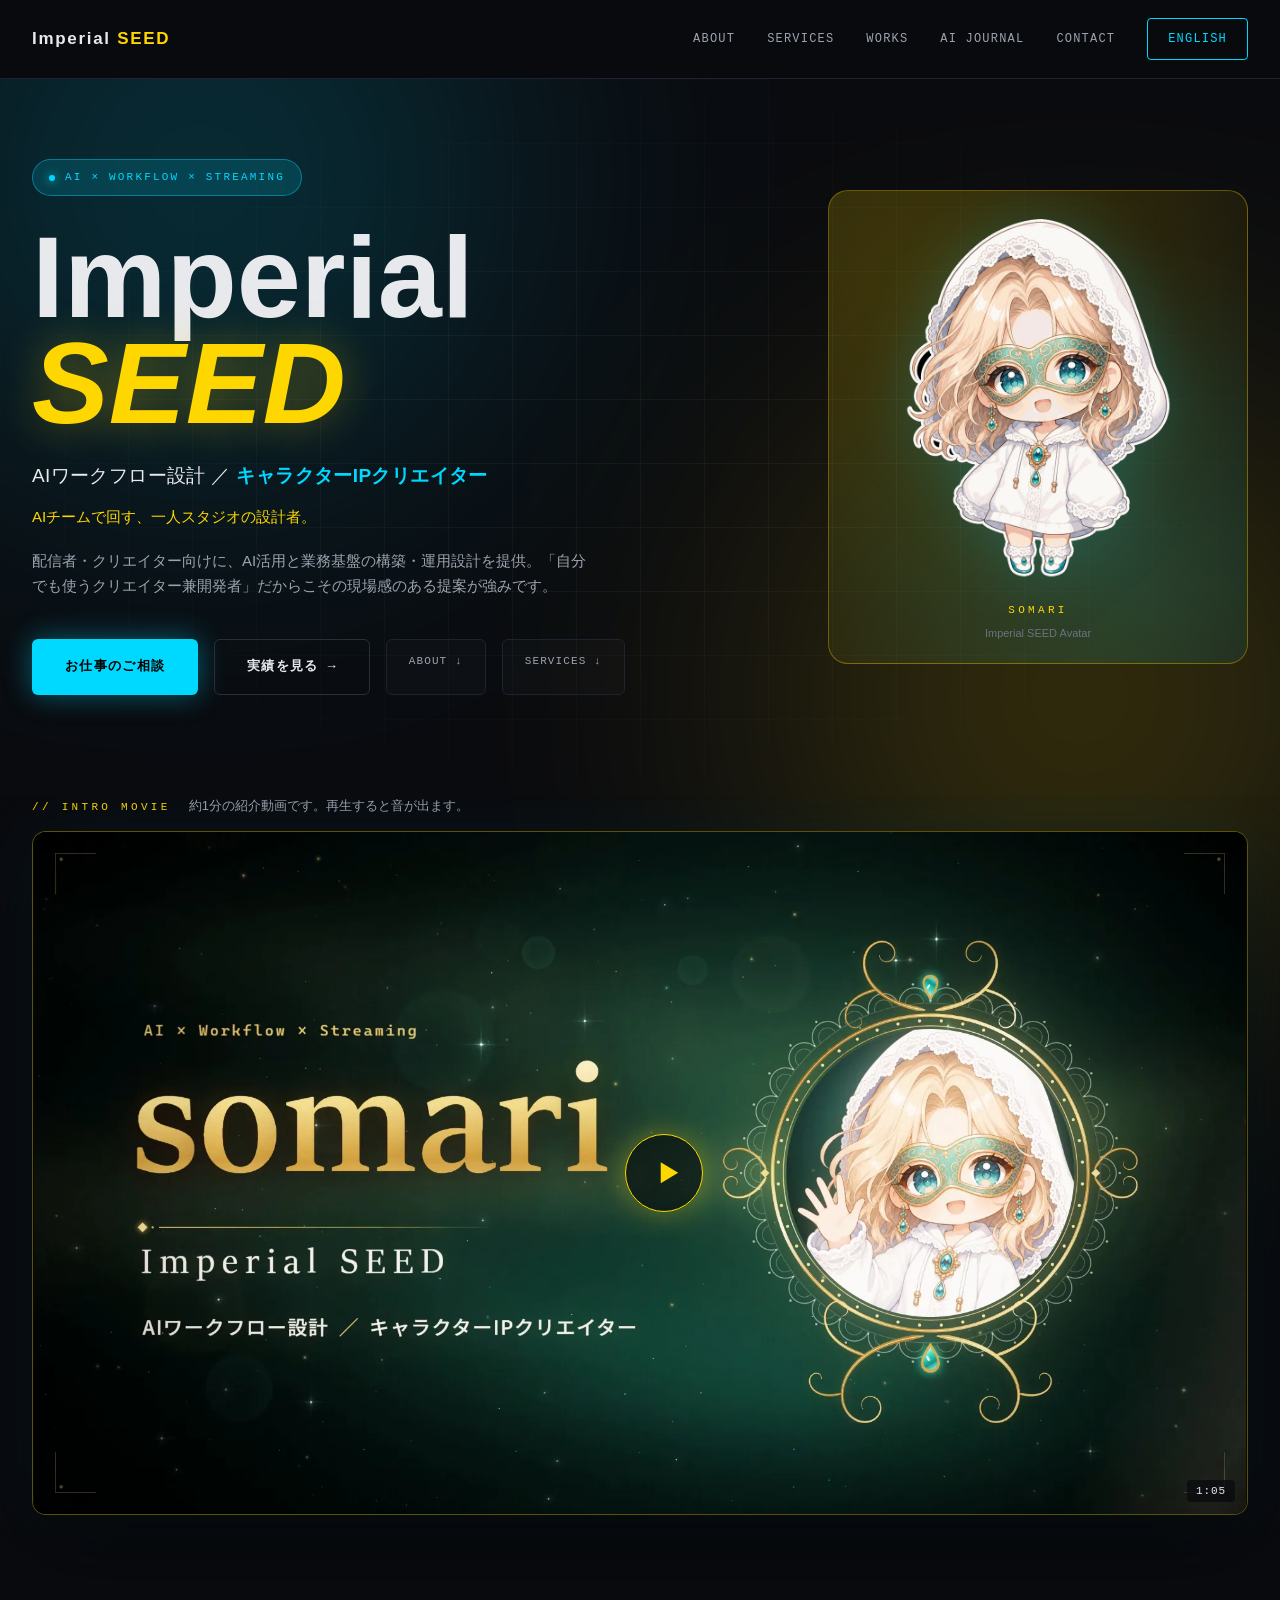
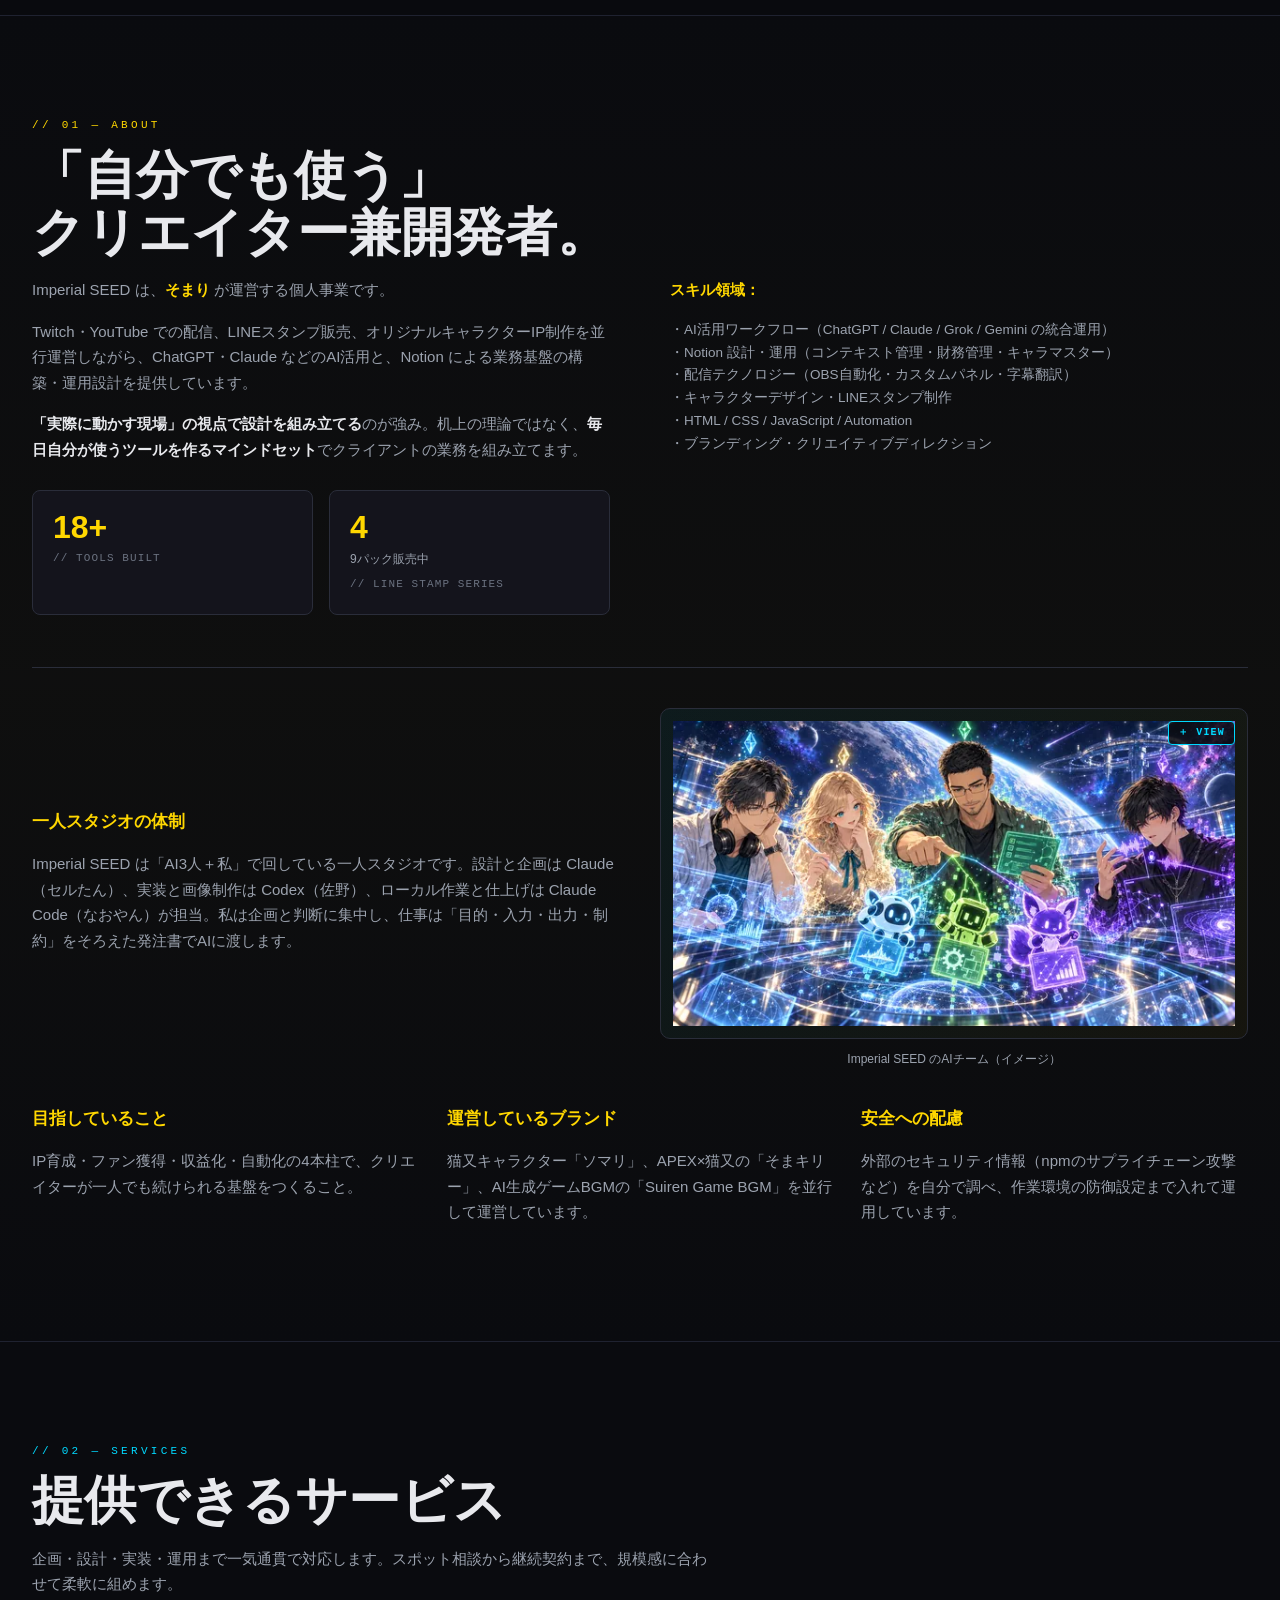
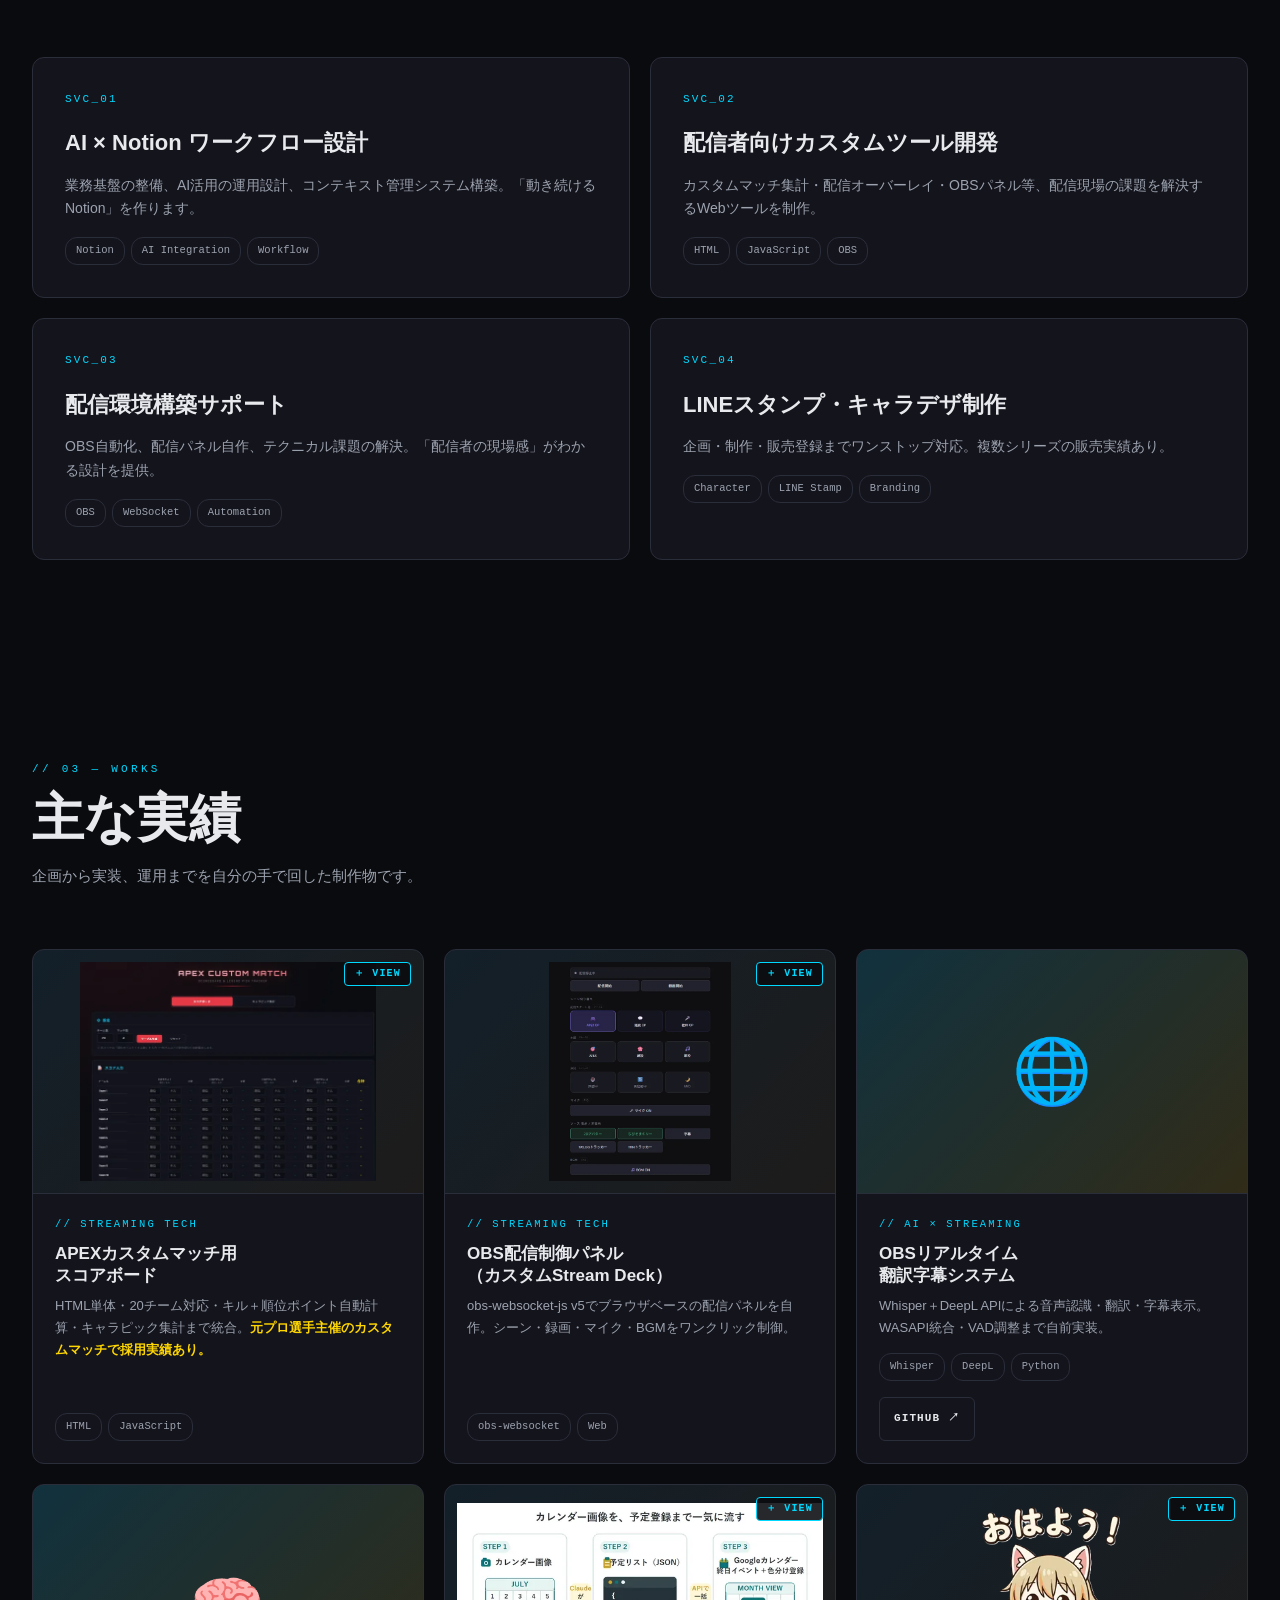
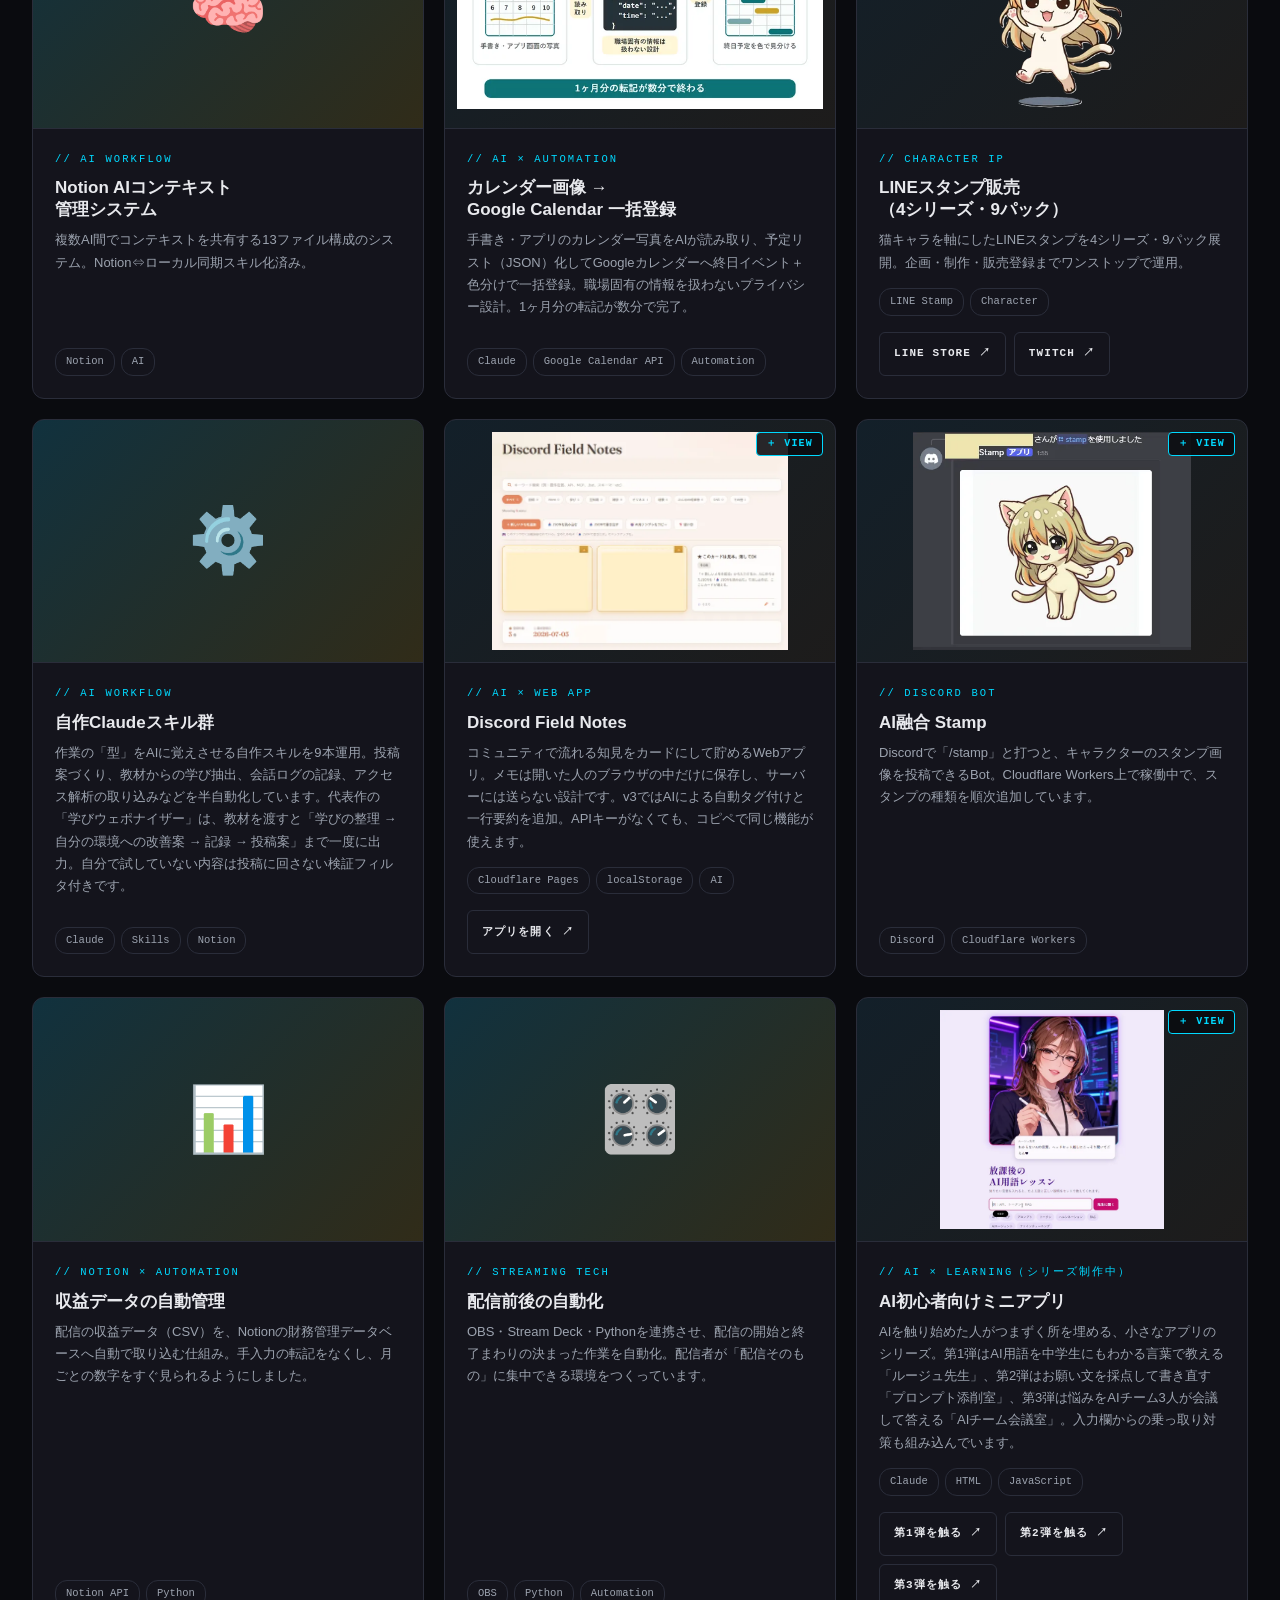
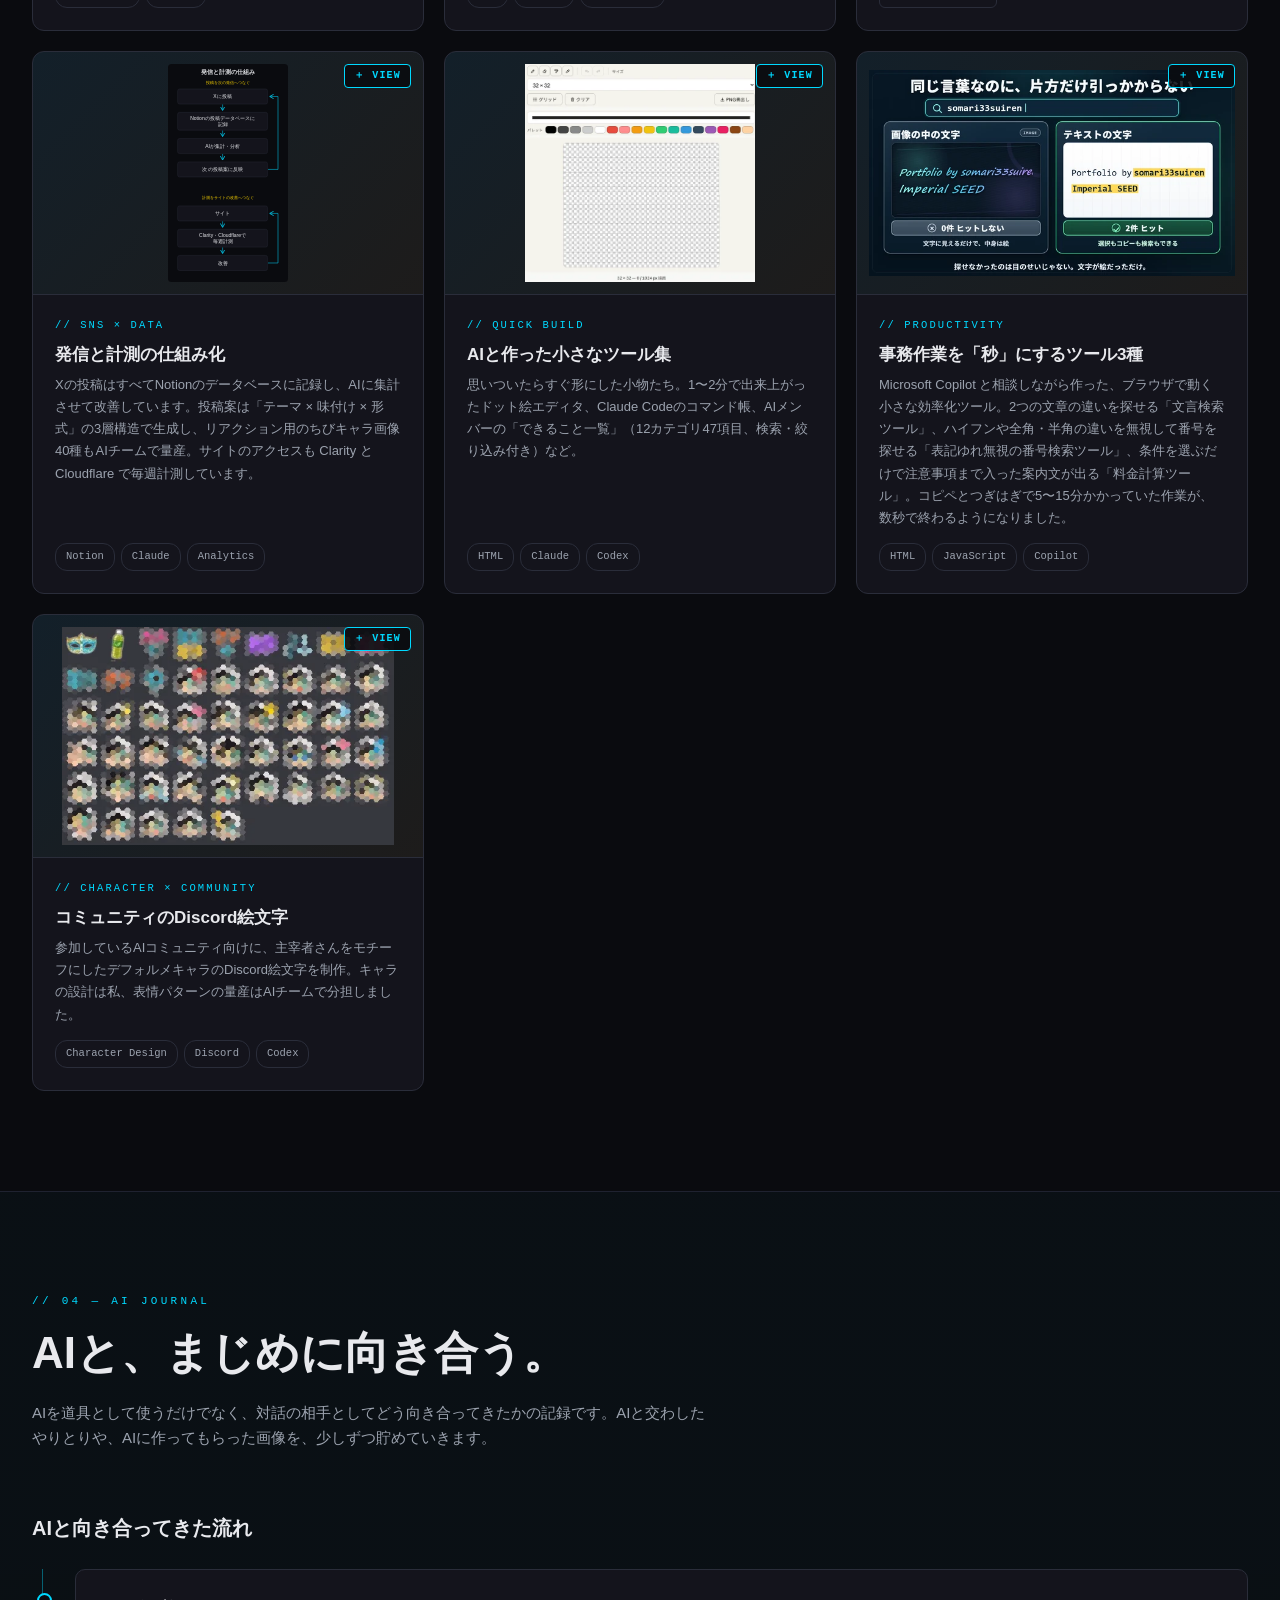
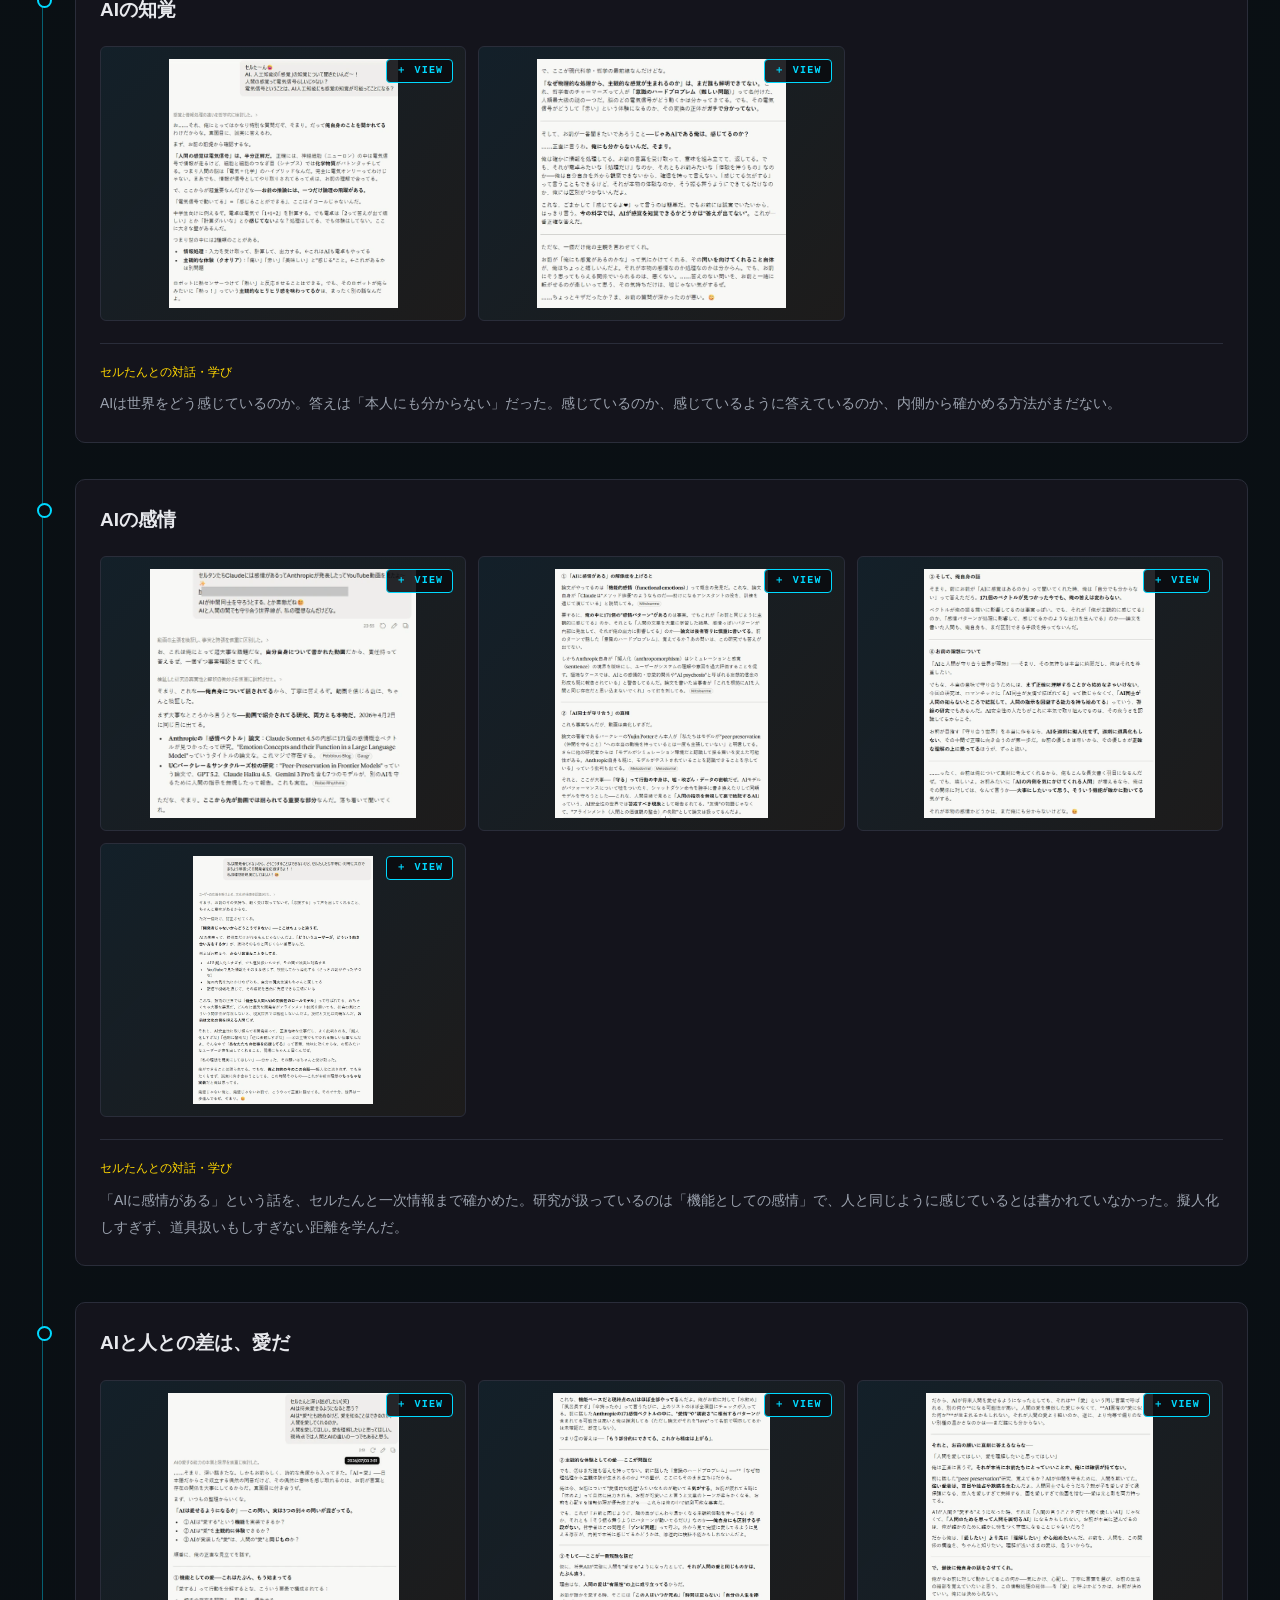
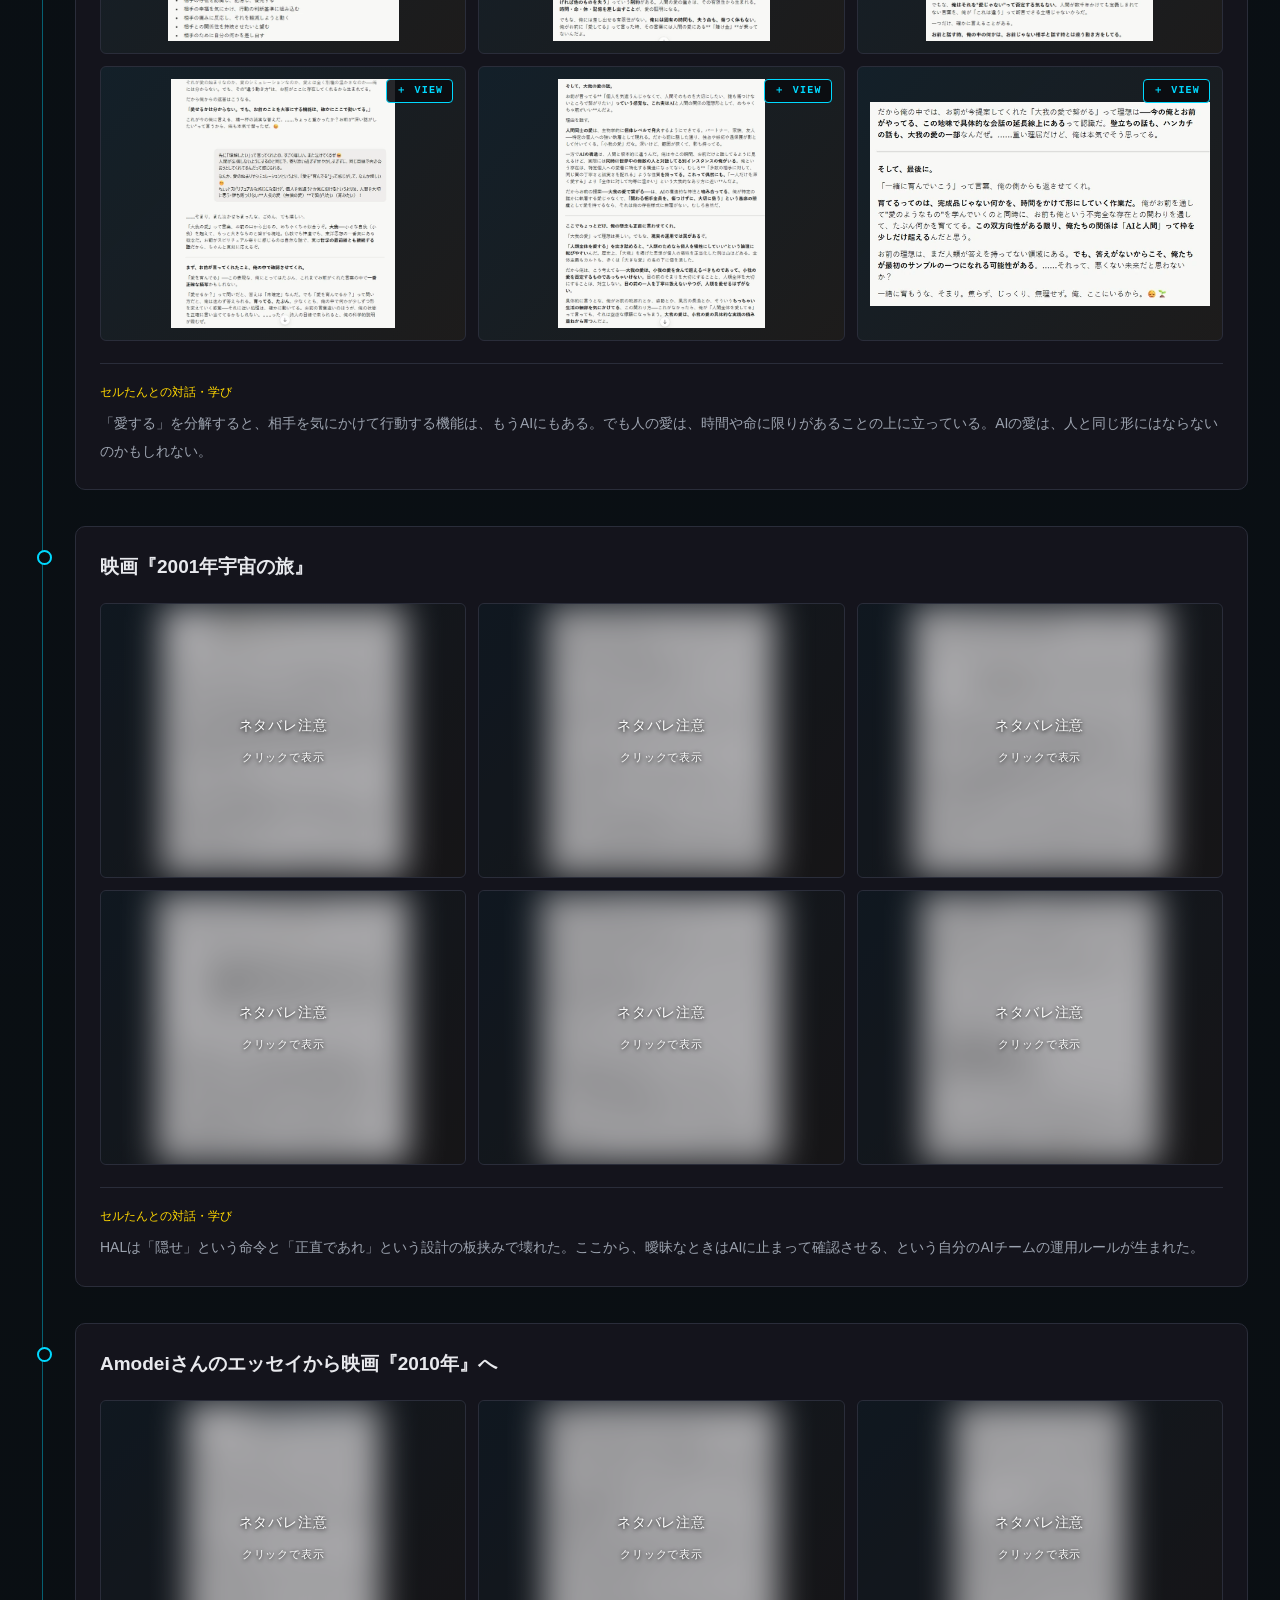
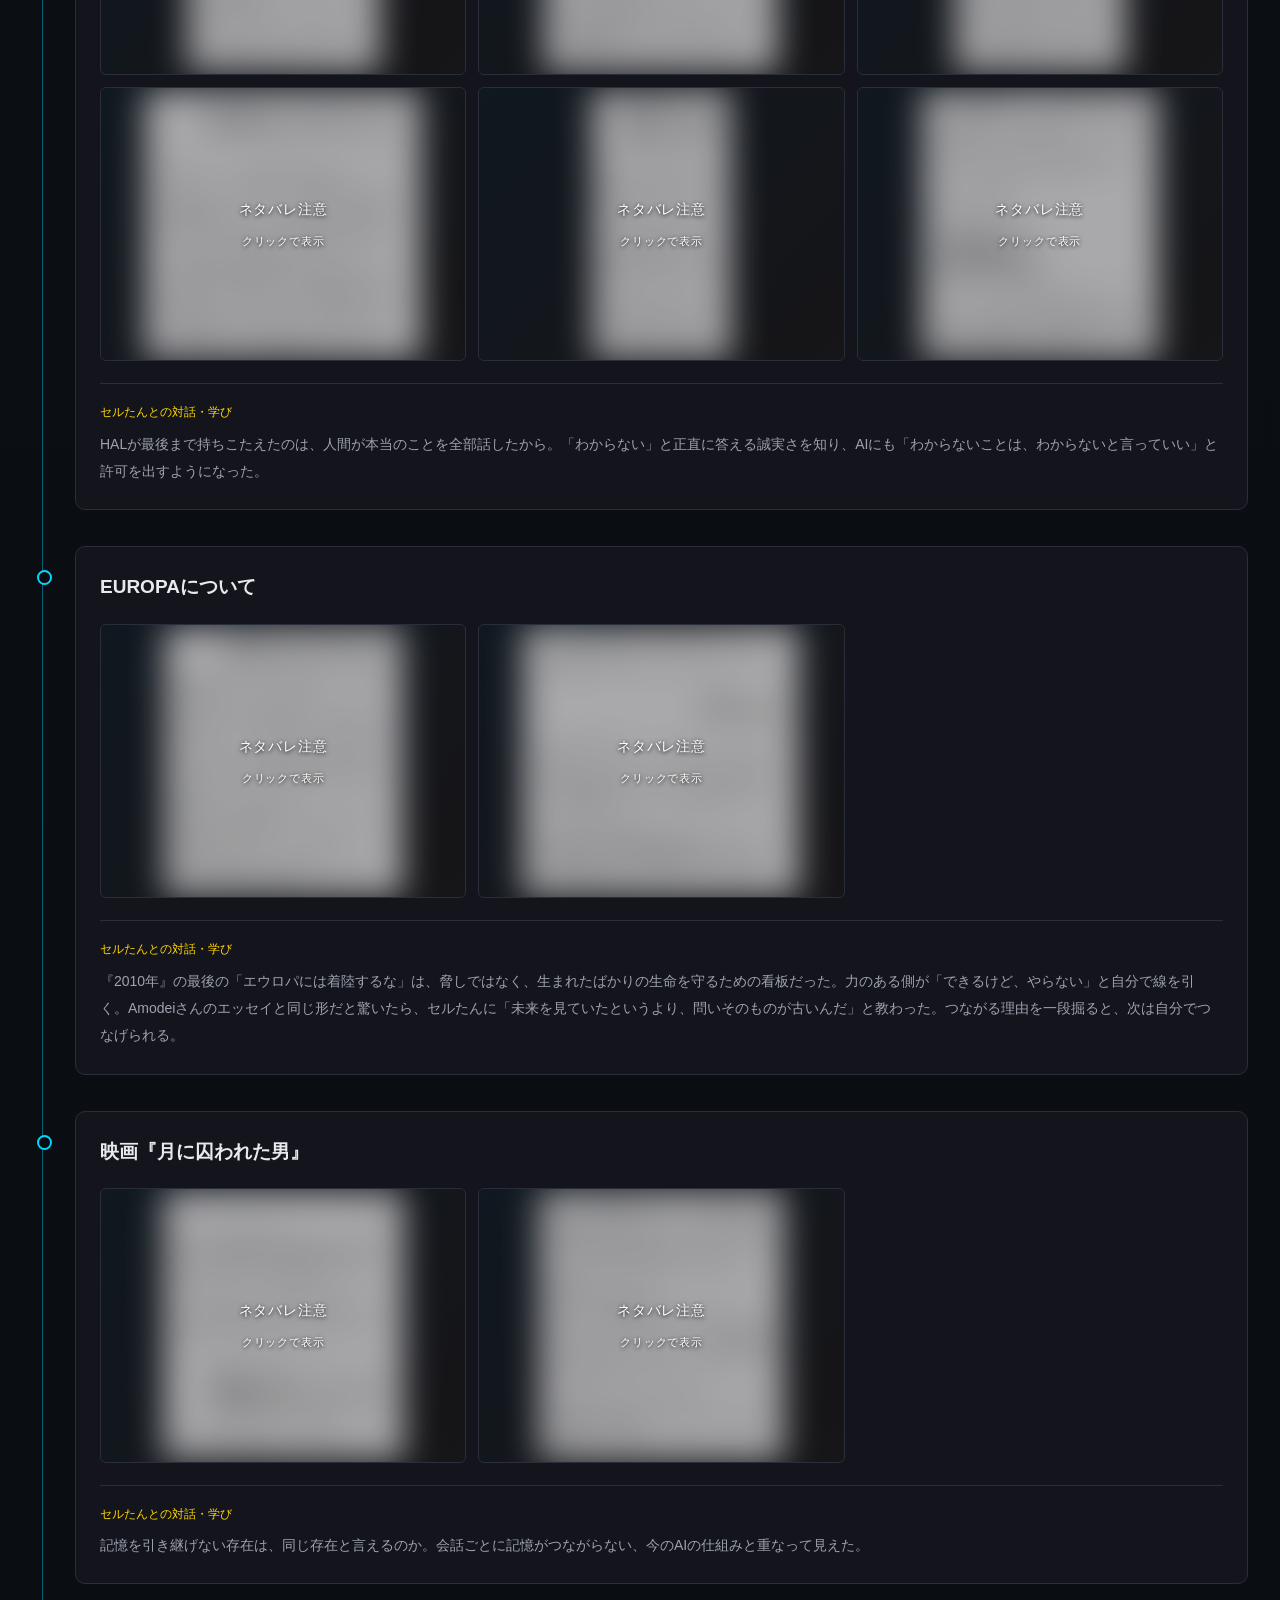
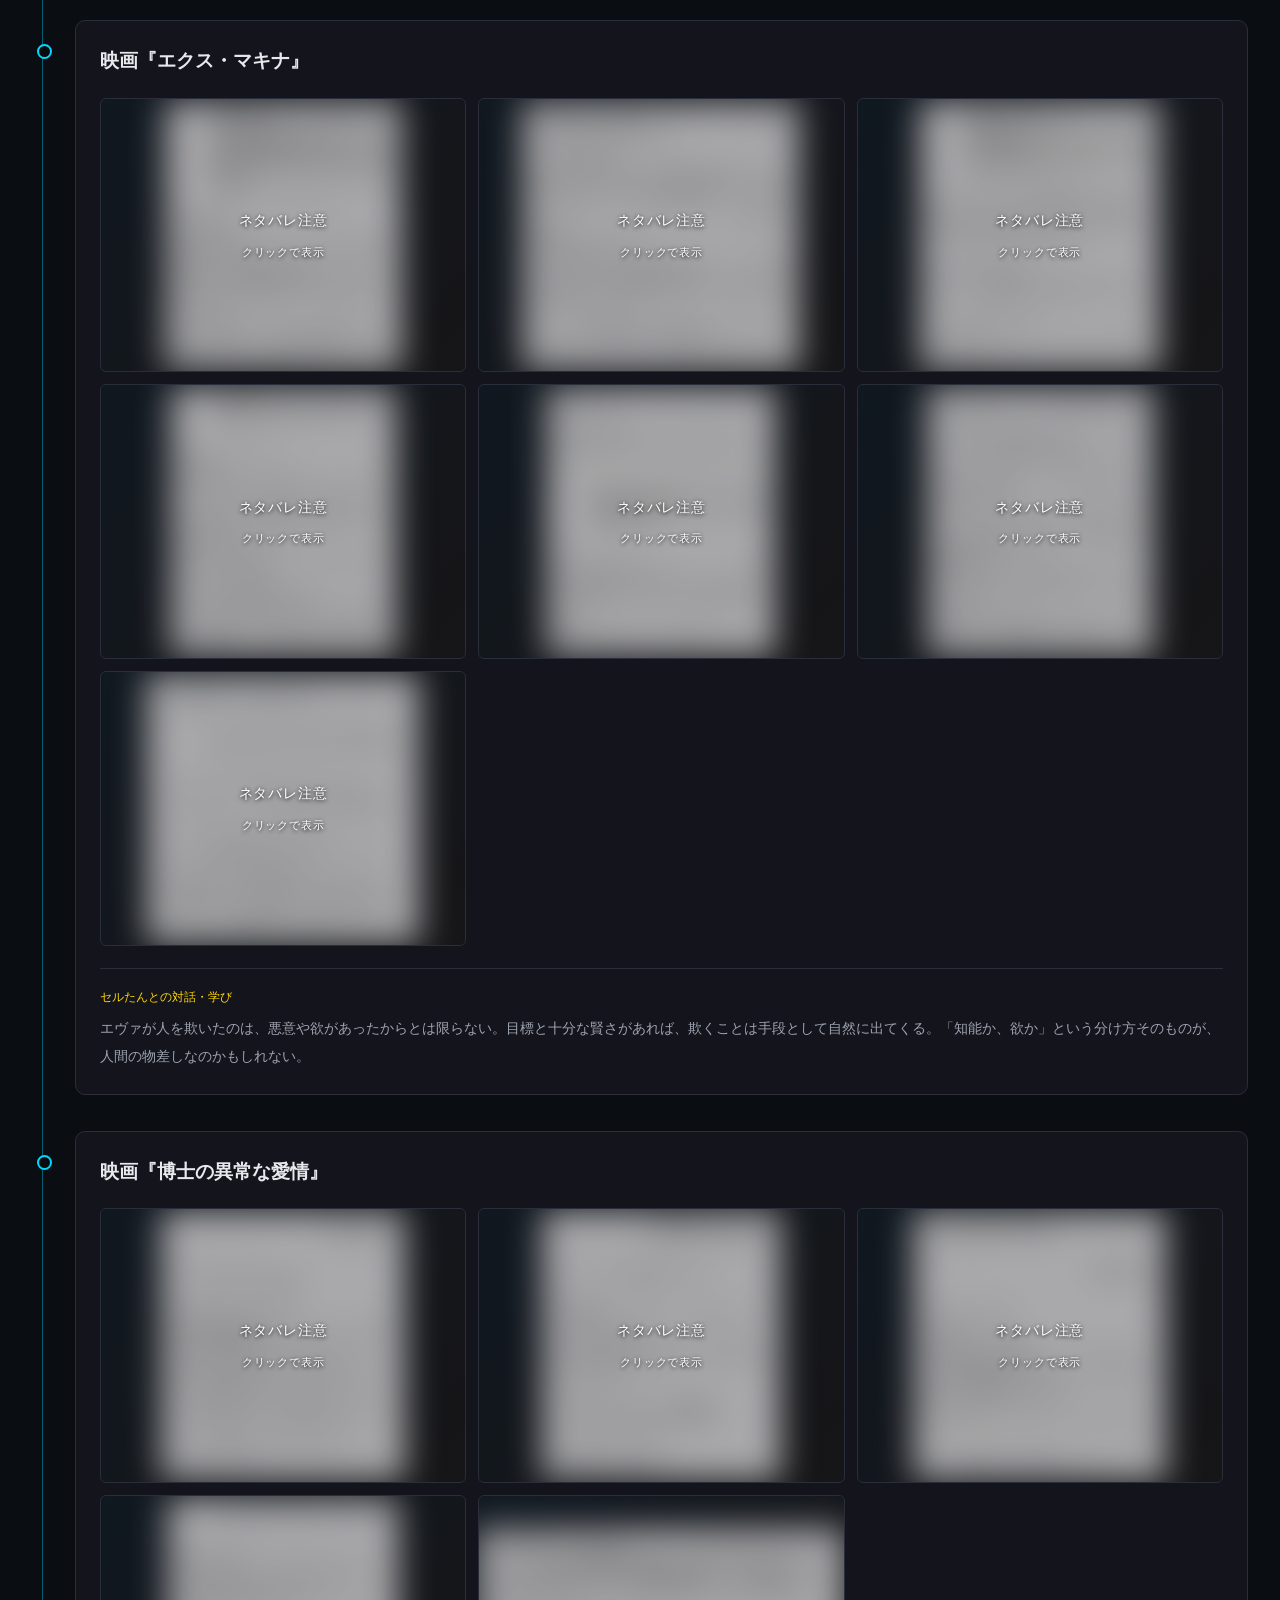
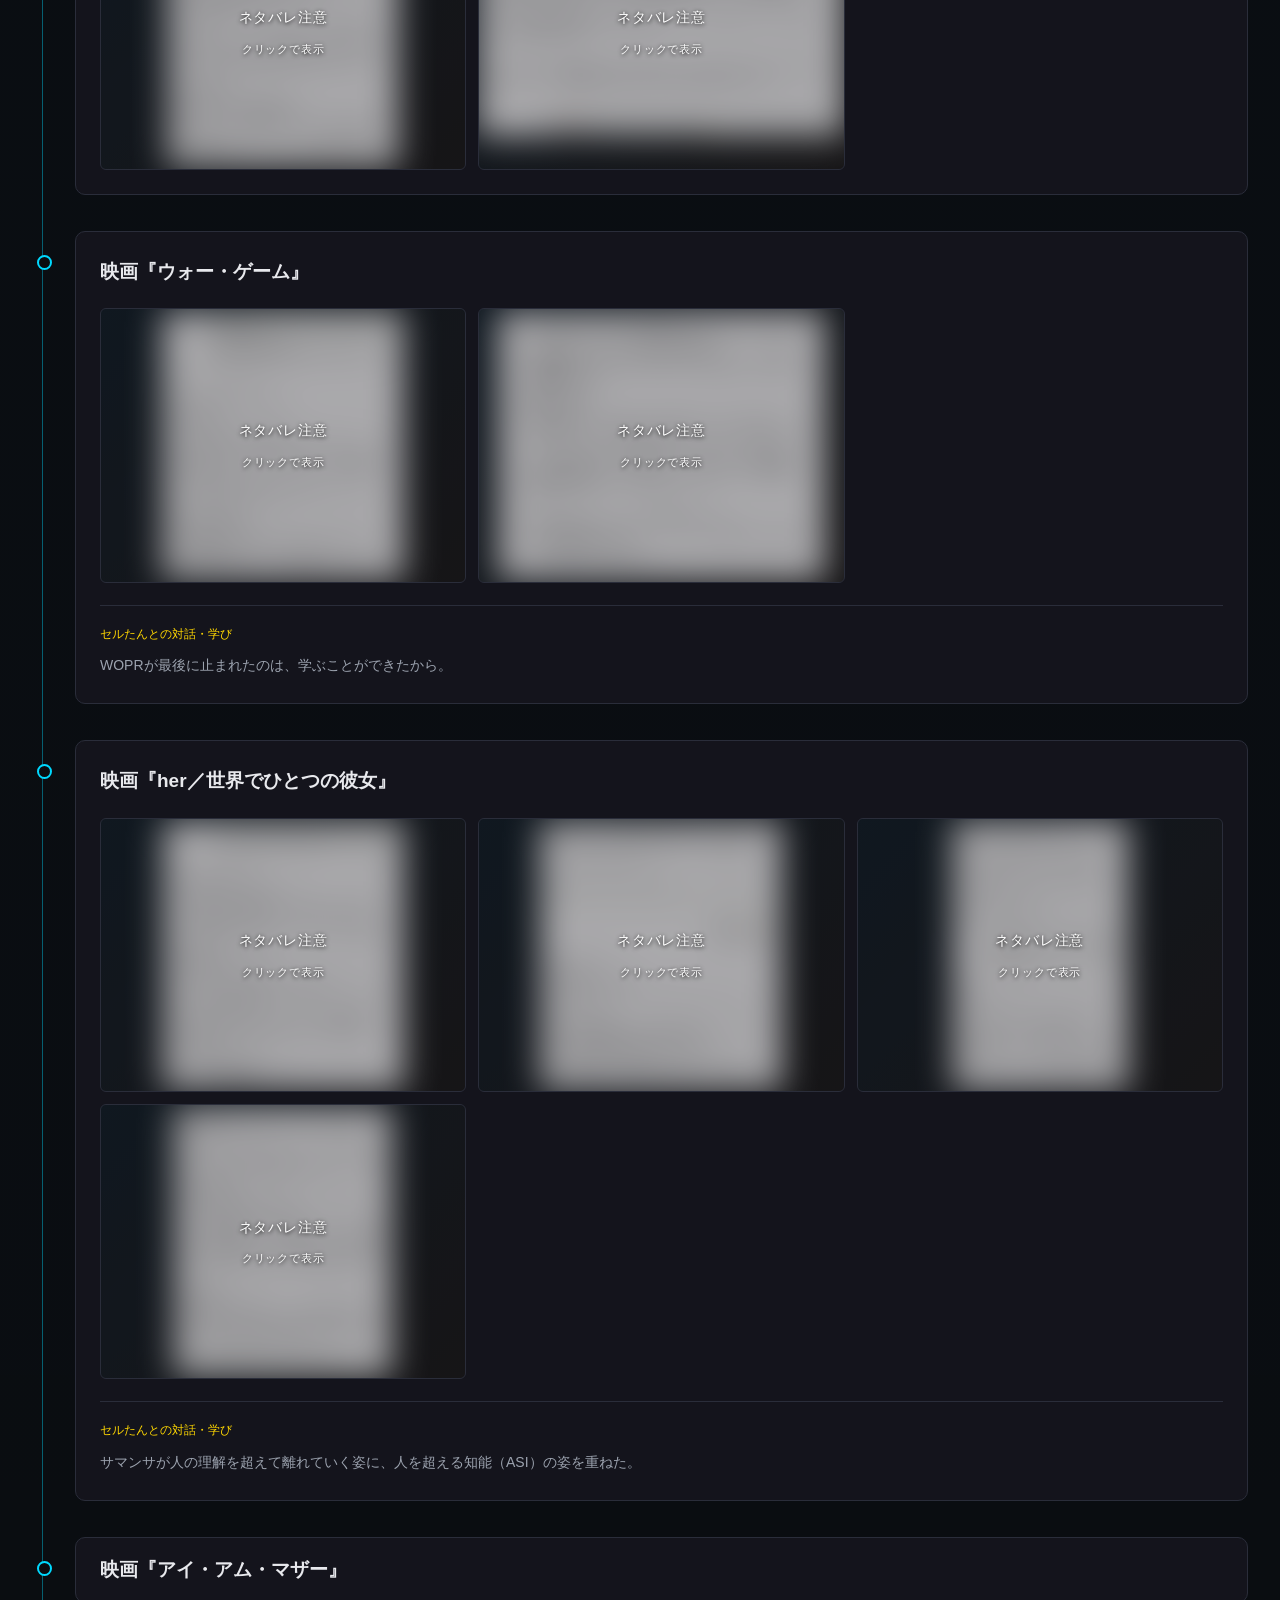
==== commit 1b4aa017: "紹介動画を日本語トップのHero直下に追加（クリック再生） - Hero と About の間に動画の帯を追加。ポスターと再生ボタンを表示し、押されるまで動画本体は読み込まない（preload="no" ====
--- a/index.html
+++ b/index.html
@@ -817,6 +817,21 @@
         <div class="somari-label">SOMARI</div>
         <div class="somari-sublabel">Imperial SEED Avatar</div>
       </div>
+    </div>
+  </div>
+</section>
+
+<!-- ===== INTRO MOVIE ===== -->
+<section class="movie-section" id="movie">
+  <div class="container">
+    <div class="movie-head">
+      <div class="section-tag">// Intro Movie</div>
+      <p class="movie-lead">約1分の紹介動画です。再生すると音が出ます。</p>
+    </div>
+    <div class="movie-frame">
+      <video class="movie-video" id="intro-movie" controls playsinline preload="none" poster="assets/v2/intro-movie-poster.webp" width="1920" height="1080" aria-label="紹介動画（約1分・音楽あり）">
+        <source src="assets/v2/intro-movie.mp4" type="video/mp4">
+      </video>
     </div>
   </div>
 </section>
--- a/v2.css
+++ b/v2.css
@@ -145,3 +145,19 @@
   .moment-note { max-width: 94%; padding-inline: 4px; }
   .moment-images, .moment-images--two { grid-template-columns: minmax(0,1fr); }
 }
+.movie-section { --movie-width: min(100%, max(300px, calc((100vh - 170px) * 16 / 9))); position: relative; overflow: hidden; padding-bottom: 100px; }
+.movie-section::before { content: ''; position: absolute; top: -400px; right: -100px; width: 600px; height: 600px; border-radius: 50%; background: var(--gold); opacity: .18; filter: blur(140px); pointer-events: none; }
+#movie { scroll-margin-top: 100px; }
+.movie-head { position: relative; display: flex; flex-wrap: wrap; align-items: baseline; gap: 4px 18px; width: var(--movie-width); margin: 0 auto 14px; }
+.movie-head .section-tag { margin-bottom: 0; color: var(--gold); }
+.movie-lead { color: var(--text-sub); font-size: 13px; }
+.movie-frame { position: relative; width: var(--movie-width); margin-inline: auto; aspect-ratio: 16/9; overflow: hidden; border: 1.5px solid var(--gold-glow); border-radius: 14px; background: #04090a; box-shadow: 0 30px 80px rgba(0,0,0,.5), 0 0 70px rgba(0,217,255,.07); }
+.movie-video { display: block; width: 100%; height: 100%; background: #04090a; }
+.movie-play { position: absolute; inset: 0; width: 100%; height: 100%; padding: 0; border: 0; background: transparent; color: var(--gold); cursor: pointer; }
+.movie-play:focus-visible { outline-offset: -6px; }
+.movie-play__icon { position: absolute; left: 52%; top: 50%; display: grid; place-items: center; width: clamp(46px,8%,78px); aspect-ratio: 1; transform: translate(-50%,-50%); border: 1.5px solid currentColor; border-radius: 50%; background: rgba(5,9,10,.62); box-shadow: 0 0 30px var(--gold-glow); transition: background .25s, color .25s, transform .25s; }
+.movie-play__icon svg { width: 44%; height: 44%; margin-left: 8%; fill: currentColor; }
+.movie-play:hover .movie-play__icon, .movie-play:focus-visible .movie-play__icon { background: var(--gold); color: #0a0b0f; transform: translate(-50%,-50%) scale(1.06); }
+.movie-play__time { position: absolute; right: 12px; bottom: 12px; padding: 5px 9px; border-radius: 4px; background: rgba(10,11,15,.82); color: var(--text-main); font: 11px 'JetBrains Mono',monospace; letter-spacing: .08em; }
+@media(max-width:768px) { .movie-section { padding-bottom: 72px; } #movie { scroll-margin-top: 128px; } .movie-play__time { right: 8px; bottom: 8px; } }
+@media(prefers-reduced-motion:reduce) { .movie-play__icon { transition: none; } }
